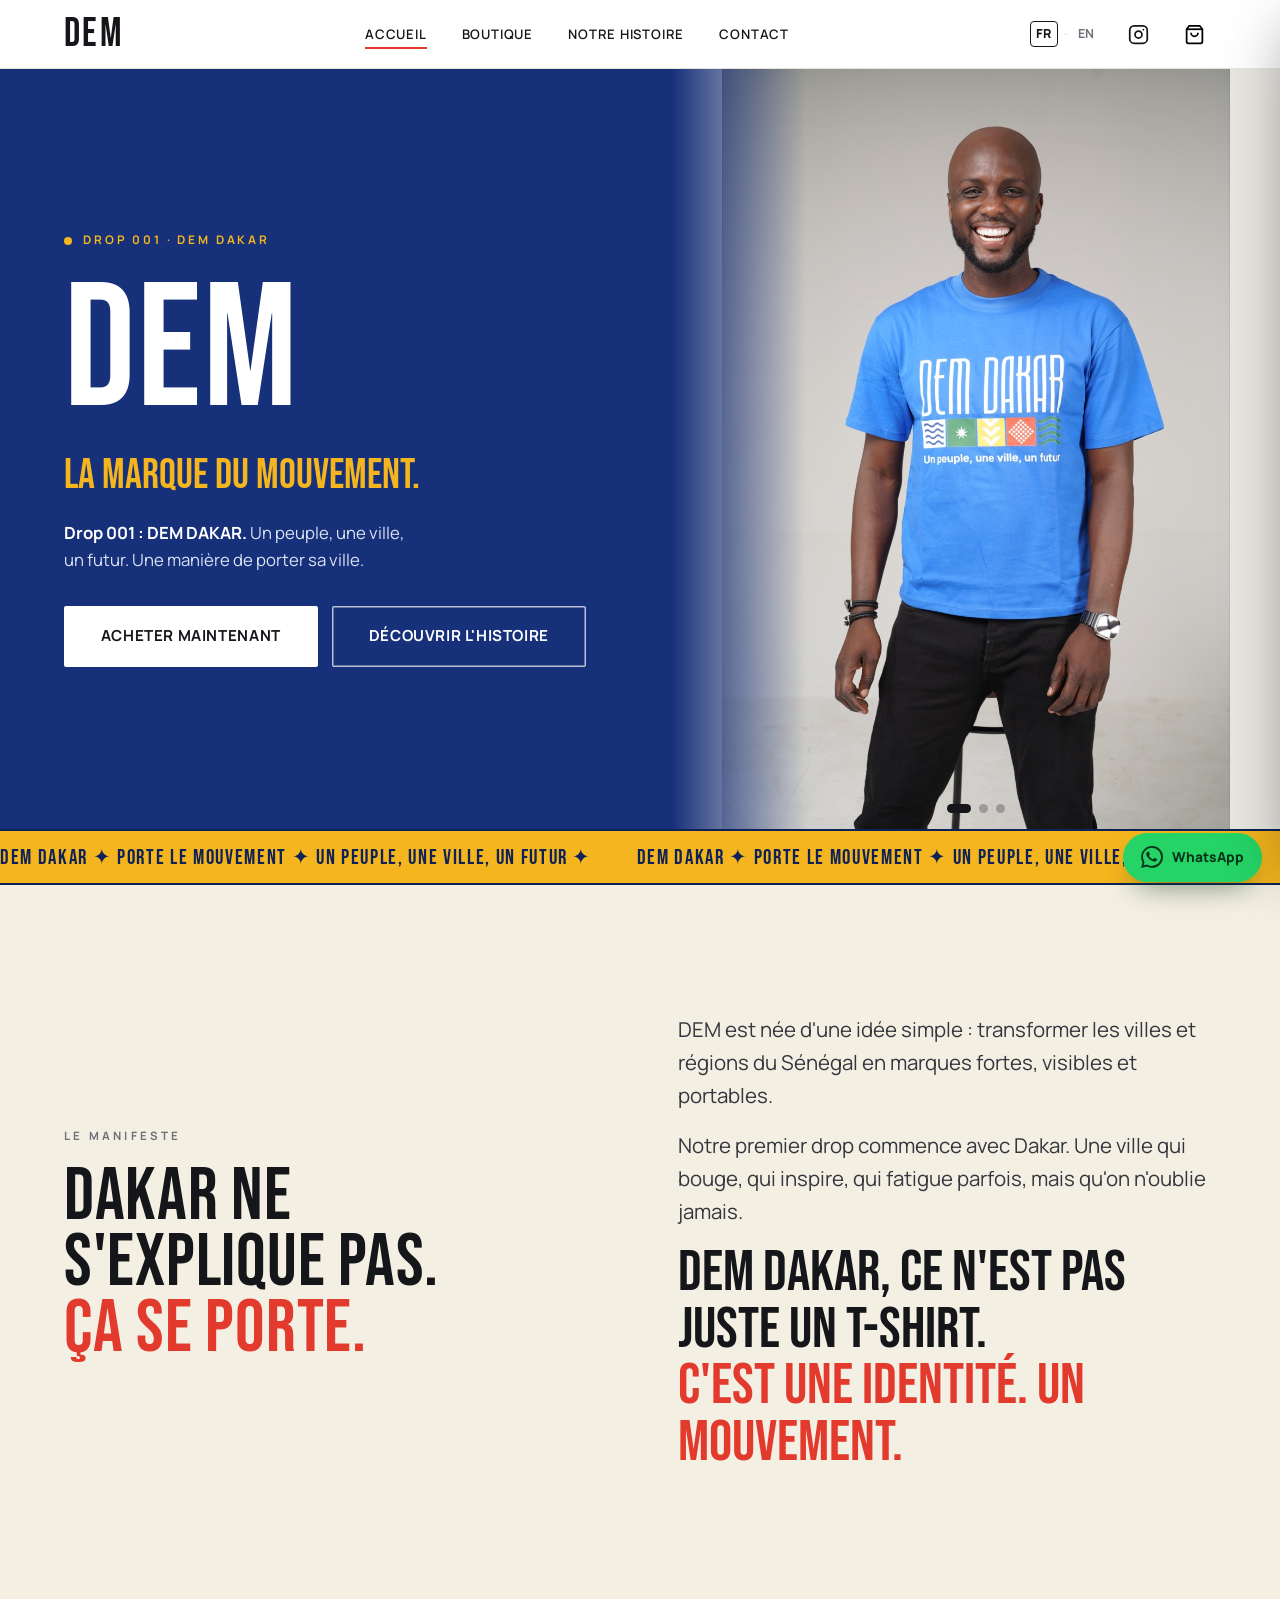
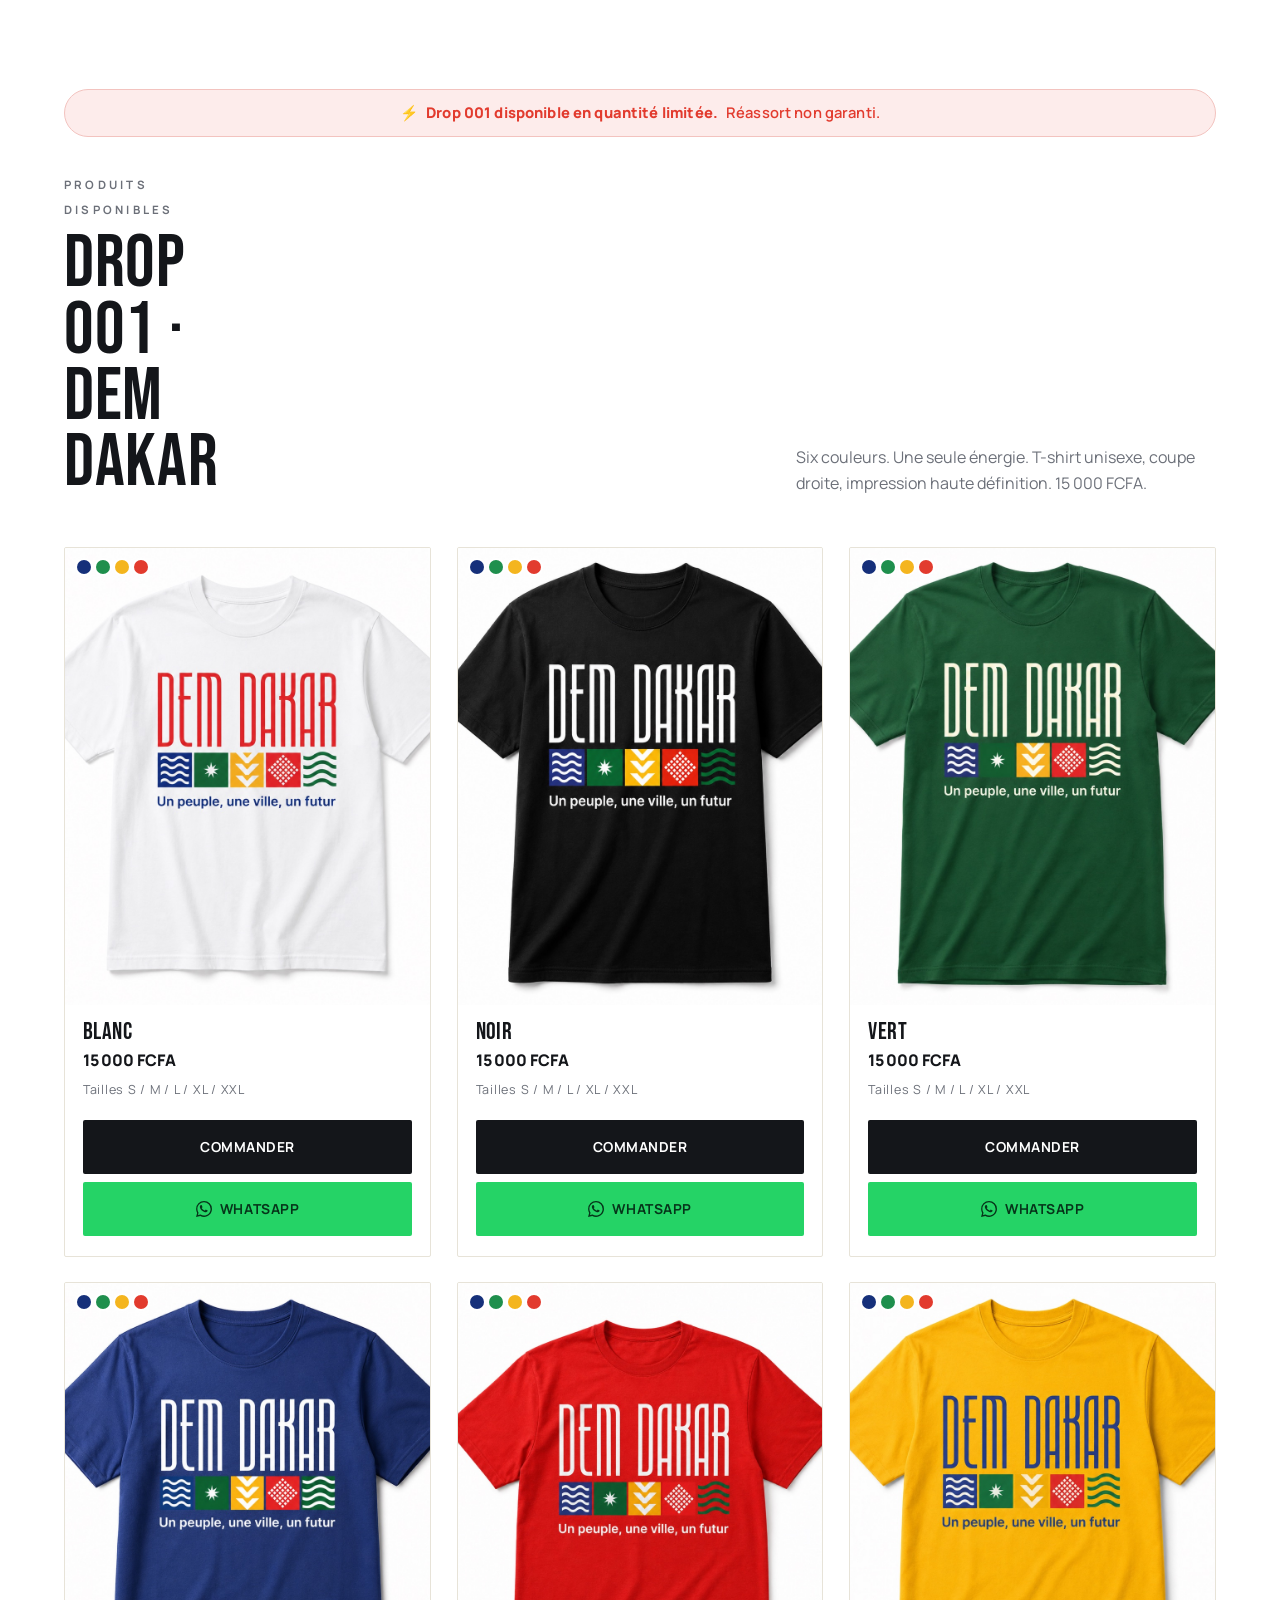
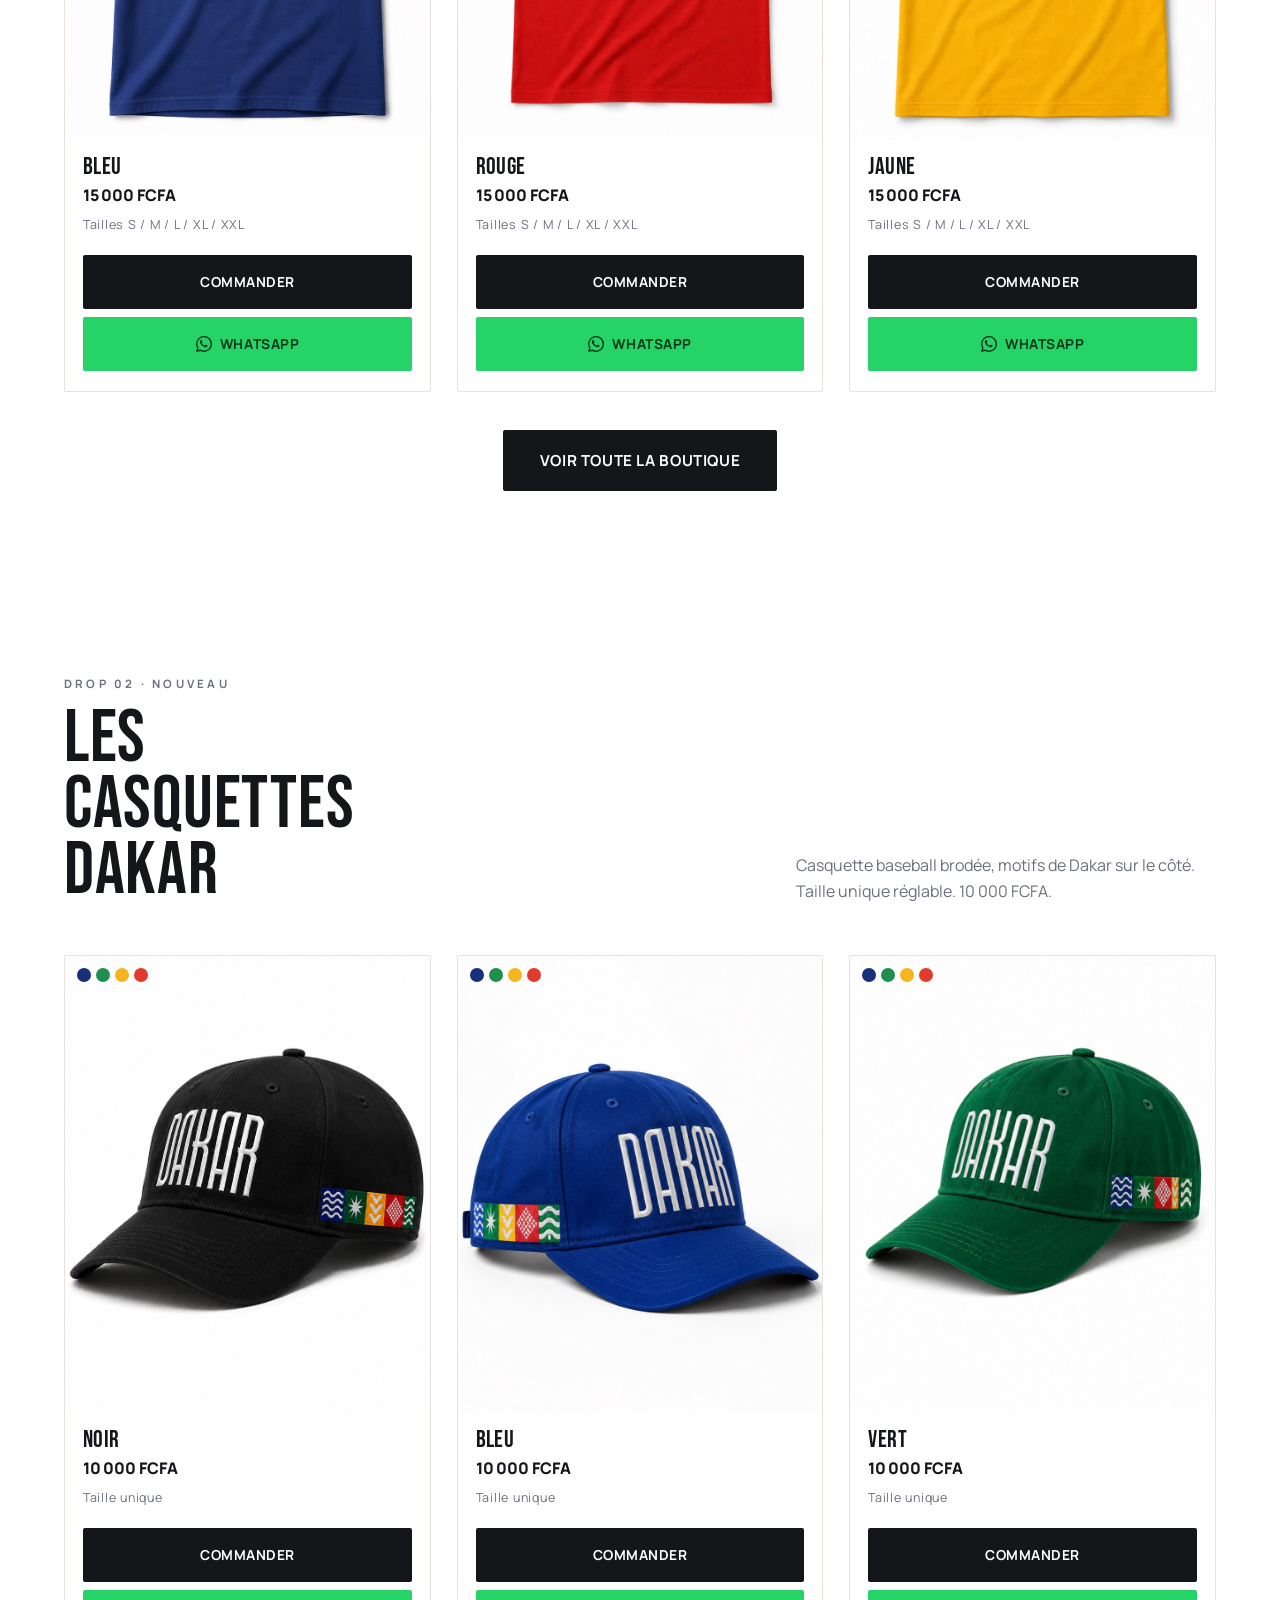
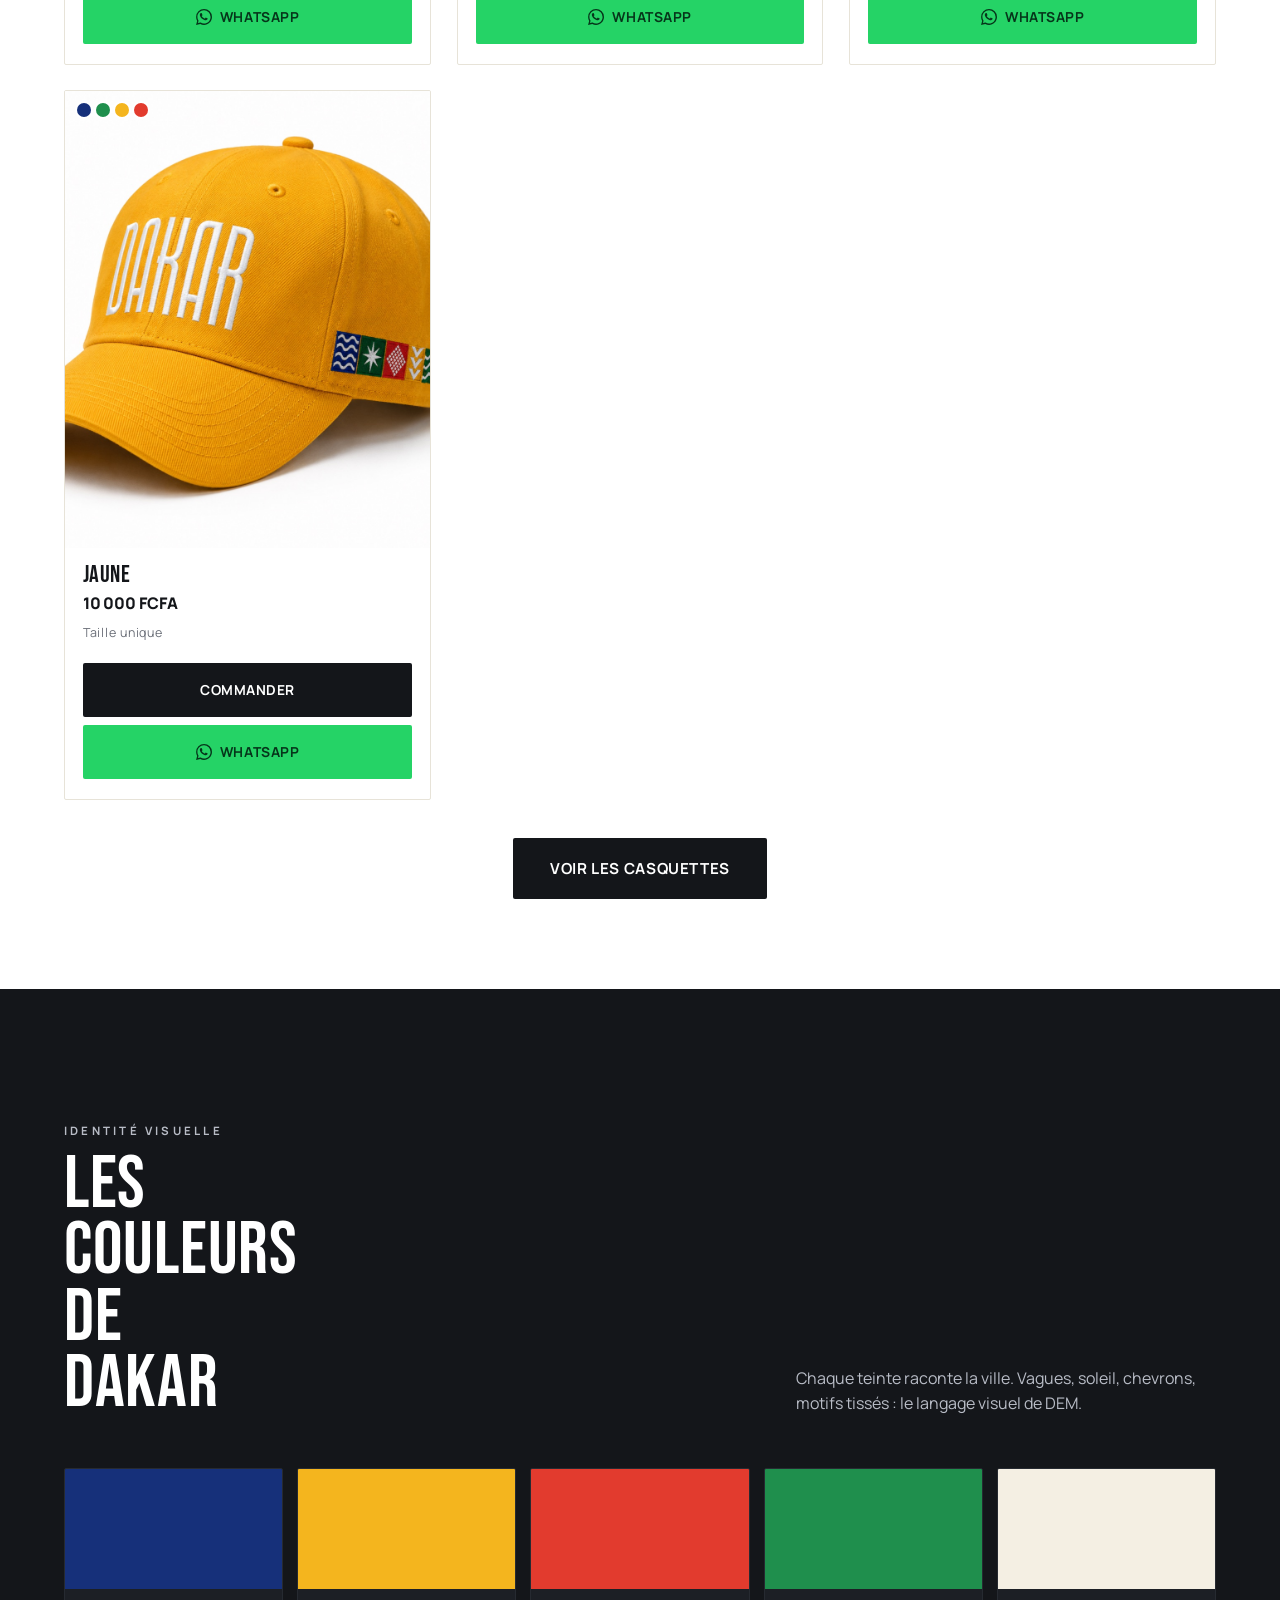
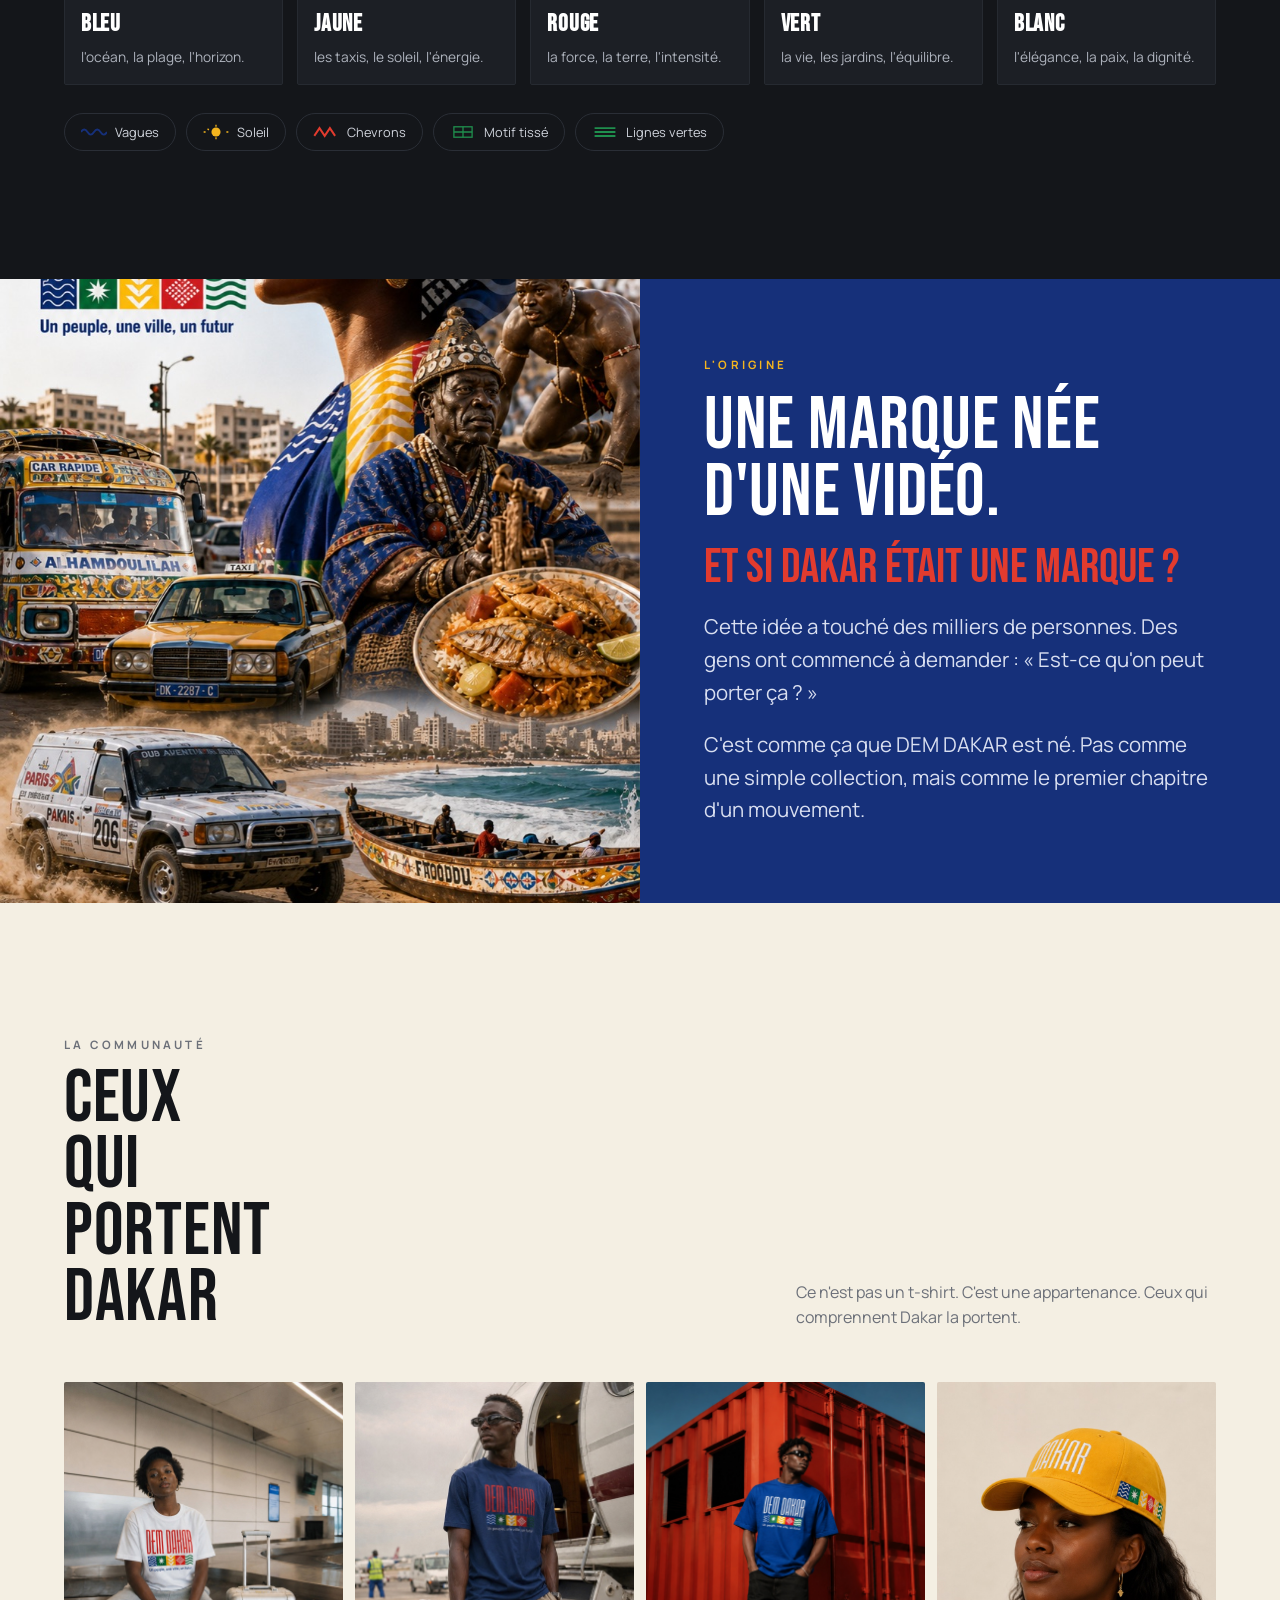
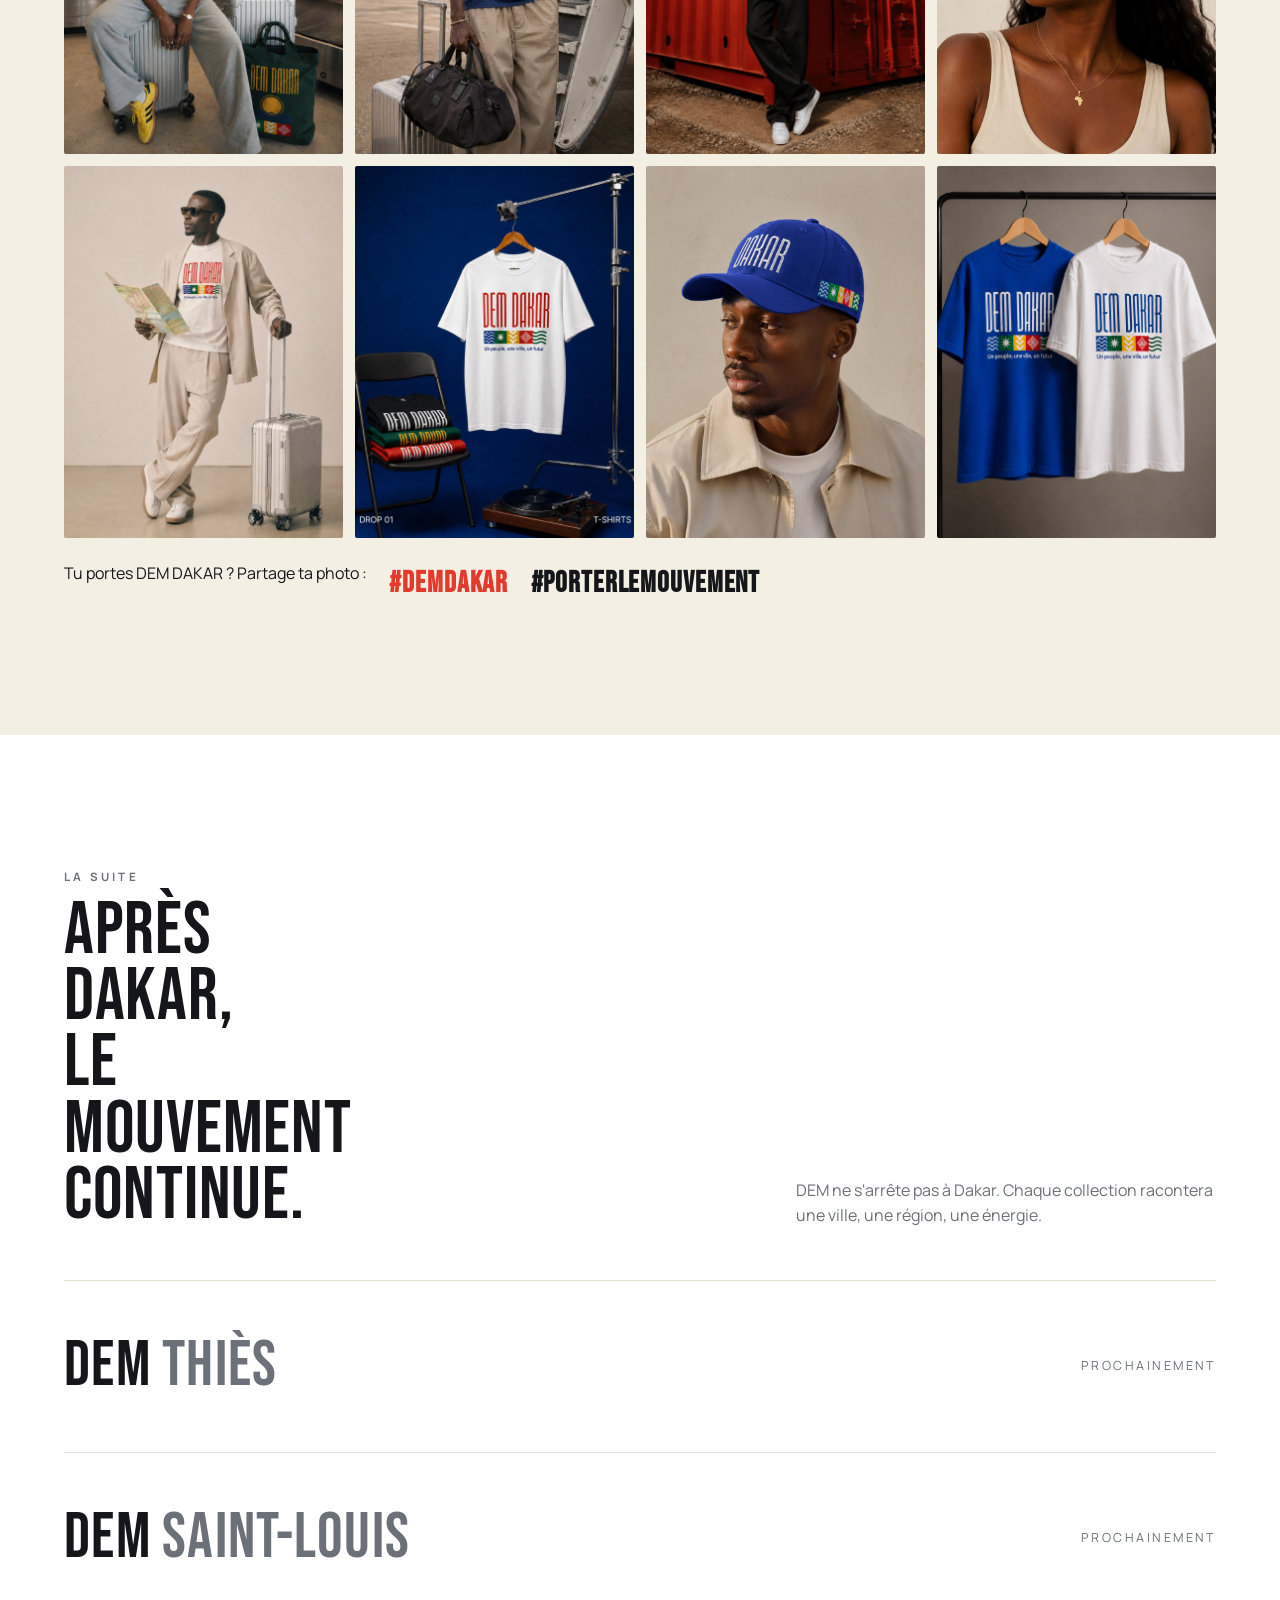
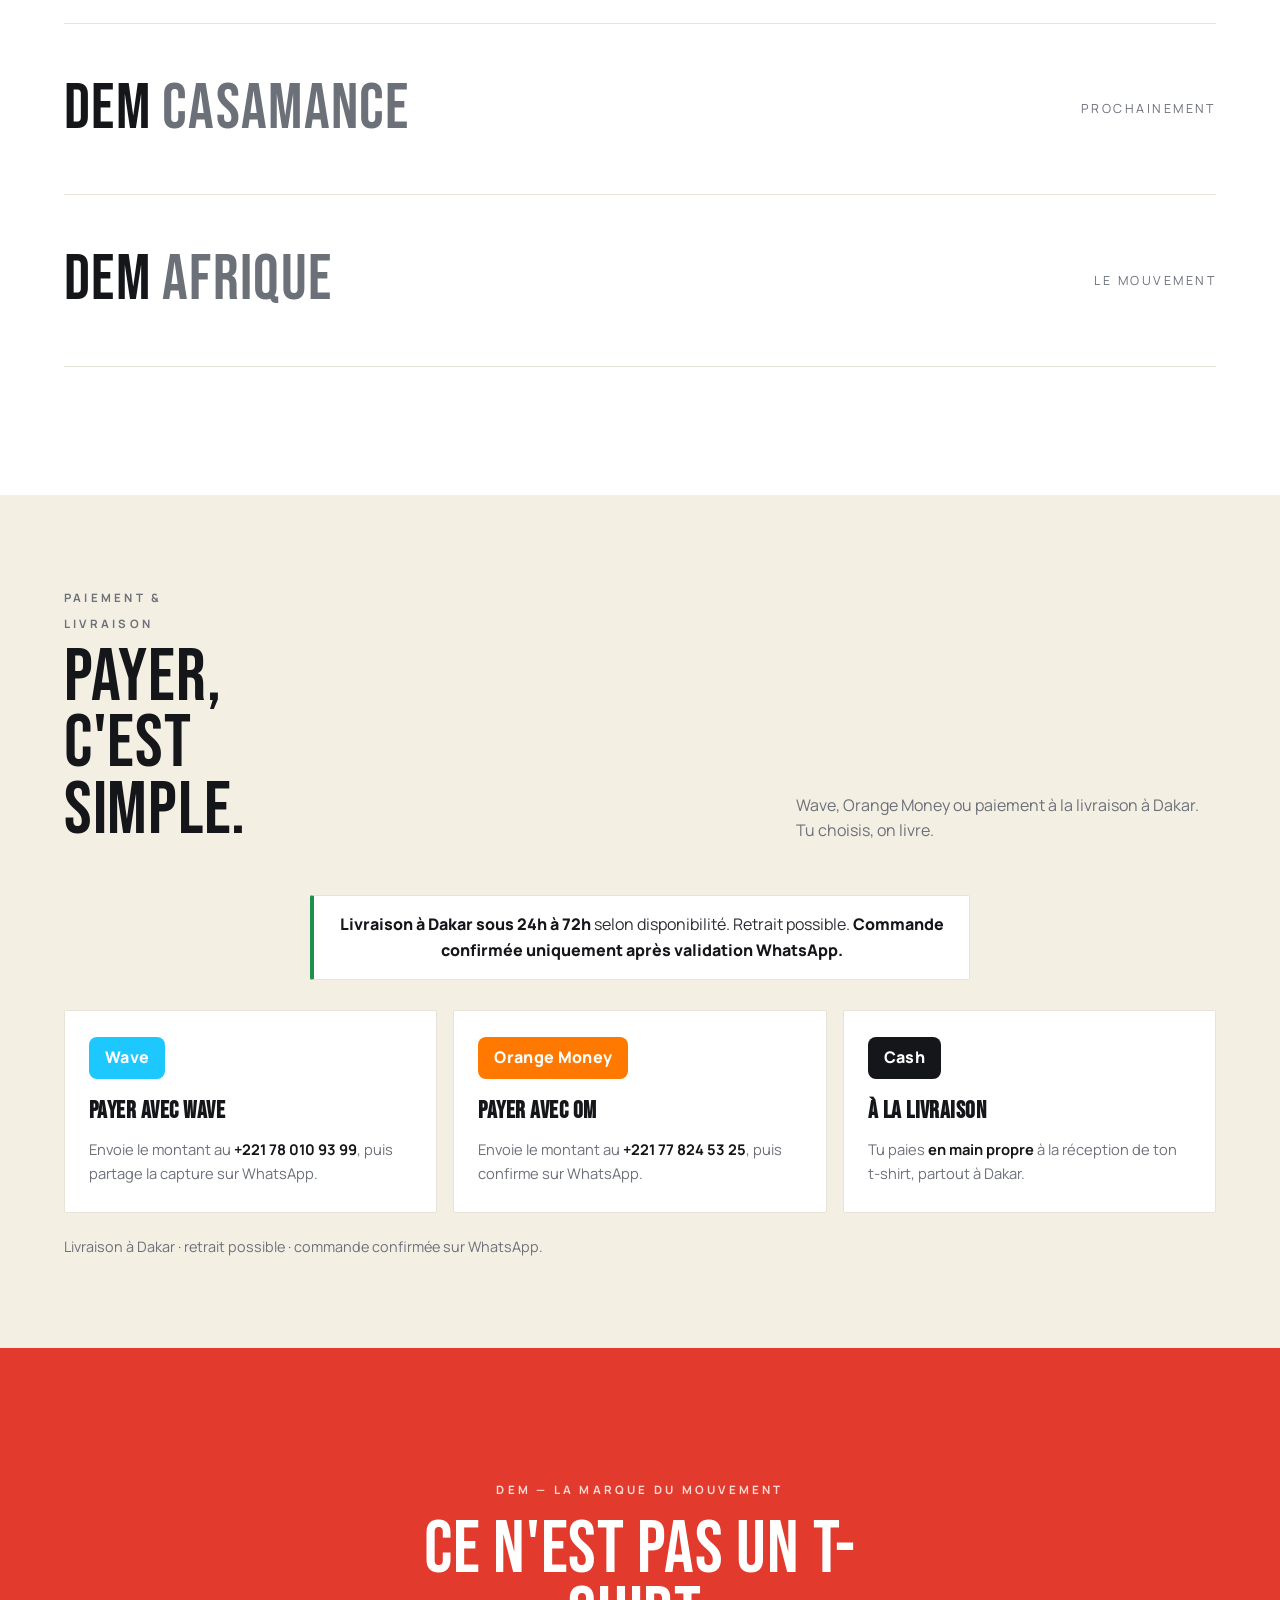
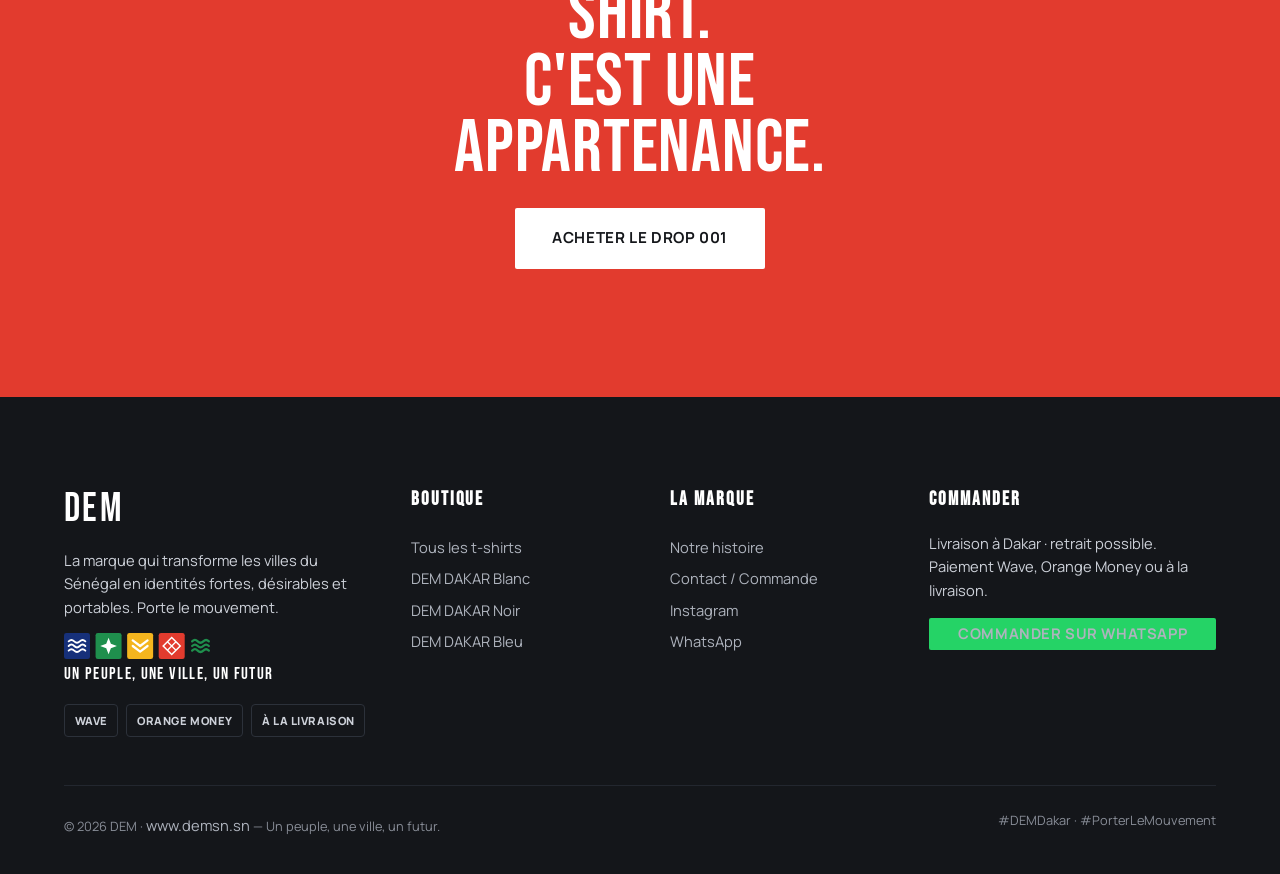
==== index.html @ 46beb291 "Photos verticales : cache-bust hero (v2) + grille communauté en portrait (3/4) Co-Authored-By: Claud" ====
<!DOCTYPE html>
<html lang="fr">
<head>
<meta charset="UTF-8">
<meta name="viewport" content="width=device-width, initial-scale=1">
<meta name="google-site-verification" content="v9NeFC_WLlWBevtPf4V9yKY7LDp27qsuk6rSTomujPk">
<title>DEM DAKAR — T-shirts, casquettes & tableaux streetwear à Dakar, Sénégal</title>
<meta name="description" content="DEM DAKAR — la marque streetwear sénégalaise du mouvement. T-shirts (15 000 FCFA), casquettes et tableaux inspirés de Dakar. Livraison à Dakar, paiement Wave / Orange Money. Un peuple, une ville, un futur.">
<meta name="keywords" content="DEM DAKAR, t-shirt Dakar, streetwear Sénégal, casquette Dakar, vêtement sénégalais, marque dakaroise, mode Dakar, t-shirt Sénégal, demsn">
<meta name="robots" content="index, follow, max-image-preview:large">
<meta name="author" content="DEM">
<meta name="theme-color" content="#16307a">
<link rel="canonical" href="https://www.demsn.sn/">
<!-- Open Graph / réseaux sociaux & WhatsApp -->
<meta property="og:type" content="website">
<meta property="og:site_name" content="DEM DAKAR">
<meta property="og:locale" content="fr_SN">
<meta property="og:title" content="DEM DAKAR — La marque du mouvement">
<meta property="og:description" content="T-shirts, casquettes & tableaux streetwear inspirés de Dakar. Livraison à Dakar · Wave / Orange Money. Un peuple, une ville, un futur.">
<meta property="og:url" content="https://www.demsn.sn/">
<meta property="og:image" content="https://www.demsn.sn/assets/lifestyle/hero-couple.jpg">
<meta name="twitter:card" content="summary_large_image">
<meta name="twitter:title" content="DEM DAKAR — La marque du mouvement">
<meta name="twitter:description" content="T-shirts, casquettes & tableaux streetwear inspirés de Dakar. Livraison à Dakar · Wave / Orange Money.">
<meta name="twitter:image" content="https://www.demsn.sn/assets/lifestyle/hero-couple.jpg">
<link rel="preconnect" href="https://fonts.googleapis.com">
<link rel="preconnect" href="https://fonts.gstatic.com" crossorigin>
<link href="https://fonts.googleapis.com/css2?family=Bebas+Neue&family=Manrope:wght@400;500;600;700;800&display=swap" rel="stylesheet">
<link rel="icon" href="data:image/svg+xml,<svg xmlns='http://www.w3.org/2000/svg' viewBox='0 0 100 100'><rect width='100' height='100' fill='%23e23b2e'/><text x='50' y='72' font-family='Arial Narrow,sans-serif' font-size='62' font-weight='bold' fill='white' text-anchor='middle'>D</text></svg>">
<link rel="stylesheet" href="css/styles.css">
<script type="application/ld+json">
{
  "@context": "https://schema.org",
  "@type": "ClothingStore",
  "@id": "https://www.demsn.sn/#store",
  "name": "DEM DAKAR",
  "alternateName": "DEM",
  "url": "https://www.demsn.sn/",
  "image": "https://www.demsn.sn/assets/lifestyle/hero-couple.jpg",
  "description": "Marque streetwear sénégalaise du mouvement : t-shirts, casquettes et tableaux inspirés de Dakar.",
  "slogan": "Un peuple, une ville, un futur.",
  "telephone": "+221780109399",
  "currenciesAccepted": "XOF",
  "paymentAccepted": "Wave, Orange Money, Cash à la livraison",
  "priceRange": "10 000 – 45 000 FCFA",
  "areaServed": "Dakar, Sénégal",
  "address": { "@type": "PostalAddress", "addressLocality": "Dakar", "addressCountry": "SN" },
  "sameAs": ["https://www.instagram.com/__demsn__/"]
}
</script>
<script type="application/ld+json">
{
  "@context": "https://schema.org",
  "@type": "WebSite",
  "name": "DEM DAKAR",
  "url": "https://www.demsn.sn/"
}
</script>
</head>
<body>

<!-- ============ HEADER ============ -->
<header class="site-header">
  <div class="wrap nav">
    <a class="brand" href="index.html">
      <span class="brand__mark">DEM</span>
      <span class="brand__sub">Dakar</span>
    </a>
    <nav class="nav__links" id="navLinks">
      <a href="index.html">Accueil</a>
      <a href="boutique.html">Boutique</a>
      <a href="histoire.html">Notre histoire</a>
      <a href="contact.html">Contact</a>
    </nav>
    <div class="nav__actions">
      <a class="icon-btn" data-ig target="_blank" rel="noopener" aria-label="Instagram">
        <svg viewBox="0 0 24 24" fill="none" stroke="currentColor" stroke-width="2"><rect x="2" y="2" width="20" height="20" rx="5"/><circle cx="12" cy="12" r="4"/><circle cx="17.5" cy="6.5" r="1" fill="currentColor" stroke="none"/></svg>
      </a>
      <button class="icon-btn" data-open-cart aria-label="Panier">
        <svg viewBox="0 0 24 24" fill="none" stroke="currentColor" stroke-width="2"><path d="M6 2L3 6v14a2 2 0 0 0 2 2h14a2 2 0 0 0 2-2V6l-3-4z"/><path d="M3 6h18"/><path d="M16 10a4 4 0 0 1-8 0"/></svg>
        <span class="cart-count" data-count="0">0</span>
      </button>
      <button class="burger" id="burger" aria-label="Menu"><span></span><span></span><span></span></button>
    </div>
  </div>
</header>

<!-- ============ HERO ============ -->
<section class="hero">
  <div class="hero__grid">
    <div class="hero__content">
      <span class="hero__kicker"><span class="dot"></span> Drop 001 · DEM DAKAR</span>
      <h1>DEM</h1>
      <p class="hero__tag">La marque du mouvement.</p>
      <p class="hero__sub"><b>Drop 001 : DEM DAKAR.</b> Un peuple, une ville, un futur. Une manière de porter sa ville.</p>
      <div class="hero__cta">
        <a href="boutique.html" class="btn btn--light btn--lg">Acheter maintenant</a>
        <a href="histoire.html" class="btn btn--ghost btn--lg" style="box-shadow:inset 0 0 0 1.5px rgba(255,255,255,.7);color:#fff">Découvrir l'histoire</a>
      </div>
    </div>
    <div class="hero__media">
      <div class="hero-slides">
        <img class="hero-slide is-active" src="assets/lifestyle/hero-1.jpg?v=2" alt="Modèle portant le t-shirt DEM DAKAR bleu">
        <img class="hero-slide" src="assets/lifestyle/hero-2.jpg?v=2" alt="Modèle portant le t-shirt DEM DAKAR blanc">
        <img class="hero-slide" src="assets/lifestyle/hero-3.jpg?v=2" alt="Modèle assis portant le t-shirt DEM DAKAR bleu">
      </div>
      <div class="hero-dots" id="heroDots"></div>
    </div>
  </div>
</section>

<div class="marquee" aria-hidden="true">
  <div class="marquee__track">
    <span>DEM&nbsp;DAKAR&nbsp;✦&nbsp;PORTE&nbsp;LE&nbsp;MOUVEMENT&nbsp;✦&nbsp;UN&nbsp;PEUPLE,&nbsp;UNE&nbsp;VILLE,&nbsp;UN&nbsp;FUTUR&nbsp;✦&nbsp;</span>
    <span>DEM&nbsp;DAKAR&nbsp;✦&nbsp;PORTE&nbsp;LE&nbsp;MOUVEMENT&nbsp;✦&nbsp;UN&nbsp;PEUPLE,&nbsp;UNE&nbsp;VILLE,&nbsp;UN&nbsp;FUTUR&nbsp;✦&nbsp;</span>
  </div>
</div>

<!-- ============ MANIFESTE ============ -->
<section class="section manifeste">
  <div class="wrap manifeste__inner">
    <div>
      <span class="eyebrow">Le manifeste</span>
      <h2 style="margin-top:1rem">Dakar ne s'explique pas.<br><span style="color:var(--red)">Ça se porte.</span></h2>
    </div>
    <div class="stack">
      <p class="lead">DEM est née d'une idée simple : transformer les villes et régions du Sénégal en marques fortes, visibles et portables.</p>
      <p class="lead">Notre premier drop commence avec Dakar. Une ville qui bouge, qui inspire, qui fatigue parfois, mais qu'on n'oublie jamais.</p>
      <p class="bigquote">DEM DAKAR, ce n'est pas juste un t-shirt.<br><em>C'est une identité. Un mouvement.</em></p>
    </div>
  </div>
</section>

<!-- ============ BOUTIQUE ============ -->
<section class="section section--tight" id="boutique">
  <div class="wrap">
    <p class="stock-urgency">⚡ <strong>Drop 001 disponible en quantité limitée.</strong> Réassort non garanti.</p>
    <div class="sec-head">
      <div class="sec-head__t">
        <span class="eyebrow">Produits disponibles</span>
        <h2 style="margin-top:.6rem">Drop 001 · DEM DAKAR</h2>
      </div>
      <p>Six couleurs. Une seule énergie. T-shirt unisexe, coupe droite, impression haute définition. 15 000 FCFA.</p>
    </div>
    <div class="grid-products" id="homeGrid"></div>
    <div class="center" style="margin-top:2.4rem">
      <a href="boutique.html" class="btn btn--solid btn--lg">Voir toute la boutique</a>
    </div>
  </div>
</section>

<!-- ============ CASQUETTES (DROP 02) ============ -->
<section class="section section--tight" id="casquettes">
  <div class="wrap">
    <div class="sec-head">
      <div class="sec-head__t">
        <span class="eyebrow">Drop 02 · Nouveau</span>
        <h2 style="margin-top:.6rem">Les casquettes DAKAR</h2>
      </div>
      <p>Casquette baseball brodée, motifs de Dakar sur le côté. Taille unique réglable. 10 000 FCFA.</p>
    </div>
    <div class="grid-products" id="homeCapsGrid"></div>
    <div class="center" style="margin-top:2.4rem">
      <a href="boutique.html#casquettes" class="btn btn--solid btn--lg">Voir les casquettes</a>
    </div>
  </div>
</section>

<!-- ============ COULEURS DE DAKAR ============ -->
<section class="section colors">
  <div class="wrap">
    <div class="sec-head">
      <div class="sec-head__t">
        <span class="eyebrow">Identité visuelle</span>
        <h2 style="color:#fff;margin-top:.6rem">Les couleurs de Dakar</h2>
      </div>
      <p>Chaque teinte raconte la ville. Vagues, soleil, chevrons, motifs tissés : le langage visuel de DEM.</p>
    </div>
    <div class="color-grid">
      <div class="color-card"><div class="color-card__swatch" style="background:#16307a"></div><div class="color-card__b"><h4>Bleu</h4><p>l'océan, la plage, l'horizon.</p></div></div>
      <div class="color-card"><div class="color-card__swatch" style="background:#f4b51e"></div><div class="color-card__b"><h4>Jaune</h4><p>les taxis, le soleil, l'énergie.</p></div></div>
      <div class="color-card"><div class="color-card__swatch" style="background:#e23b2e"></div><div class="color-card__b"><h4>Rouge</h4><p>la force, la terre, l'intensité.</p></div></div>
      <div class="color-card"><div class="color-card__swatch" style="background:#1f8f4d"></div><div class="color-card__b"><h4>Vert</h4><p>la vie, les jardins, l'équilibre.</p></div></div>
      <div class="color-card"><div class="color-card__swatch" style="background:#f4efe3"></div><div class="color-card__b"><h4 style="color:#fff">Blanc</h4><p>l'élégance, la paix, la dignité.</p></div></div>
    </div>
    <div class="motifs">
      <span class="motif"><svg viewBox="0 0 40 24"><path d="M0 12 Q5 4 10 12 T20 12 T30 12 T40 12" fill="none" stroke="#16307a" stroke-width="3"/></svg> Vagues</span>
      <span class="motif"><svg viewBox="0 0 40 24"><circle cx="20" cy="12" r="7" fill="#f4b51e"/><g stroke="#f4b51e" stroke-width="2"><path d="M20 1v3M20 20v3M1 12h3M36 12h3M7 7l2 2M31 31"/></g></svg> Soleil</span>
      <span class="motif"><svg viewBox="0 0 40 24"><path d="M2 18 L10 6 L18 18 L26 6 L34 18" fill="none" stroke="#e23b2e" stroke-width="3"/></svg> Chevrons</span>
      <span class="motif"><svg viewBox="0 0 40 24"><rect x="6" y="4" width="28" height="16" fill="none" stroke="#1f8f4d" stroke-width="2"/><path d="M6 12h28M20 4v16" stroke="#1f8f4d" stroke-width="2"/></svg> Motif tissé</span>
      <span class="motif"><svg viewBox="0 0 40 24"><path d="M4 6h32M4 12h32M4 18h32" stroke="#1f8f4d" stroke-width="3"/></svg> Lignes vertes</span>
    </div>
  </div>
</section>

<!-- ============ STORYTELLING ============ -->
<section class="split split--blue">
  <div class="split__media"><img src="assets/lifestyle/collage.jpg" alt="Dakar — taxis, lutte, mer, culture"></div>
  <div class="split__body">
    <span class="eyebrow" style="color:var(--yellow)">L'origine</span>
    <h2 style="color:#fff">Une marque née d'une vidéo.</h2>
    <p class="askquote">Et si Dakar était une marque ?</p>
    <p class="lead">Cette idée a touché des milliers de personnes. Des gens ont commencé à demander : « Est-ce qu'on peut porter ça ? »</p>
    <p class="lead">C'est comme ça que DEM DAKAR est né. Pas comme une simple collection, mais comme le premier chapitre d'un mouvement.</p>
  </div>
</section>

<!-- ============ COMMUNAUTÉ ============ -->
<section class="section community">
  <div class="wrap">
    <div class="sec-head">
      <div class="sec-head__t">
        <span class="eyebrow">La communauté</span>
        <h2 style="margin-top:.6rem">Ceux qui portent Dakar</h2>
      </div>
      <p>Ce n'est pas un t-shirt. C'est une appartenance. Ceux qui comprennent Dakar la portent.</p>
    </div>
    <div class="comm-grid">
      <figure><img src="assets/lifestyle/travel-airport.jpg" alt="DEM DAKAR — aéroport, le mouvement" loading="lazy"></figure>
      <figure><img src="assets/lifestyle/travel-jet.jpg" alt="DEM DAKAR — départ" loading="lazy"></figure>
      <figure><img src="assets/lifestyle/street-container.jpg" alt="DEM DAKAR — streetwear" loading="lazy"></figure>
      <figure><img src="assets/caps/cap-jaune-worn.jpg" alt="DEM DAKAR — casquette" loading="lazy"></figure>
      <figure><img src="assets/lifestyle/travel-suit.jpg" alt="DEM DAKAR — voyage premium" loading="lazy"></figure>
      <figure><img src="assets/lifestyle/studio-rack.jpg" alt="DEM DAKAR — la collection" loading="lazy"></figure>
      <figure><img src="assets/caps/cap-bleu-worn.jpg" alt="DEM DAKAR — casquette" loading="lazy"></figure>
      <figure><img src="assets/lifestyle/rack-duo.jpg" alt="DEM DAKAR — t-shirts" loading="lazy"></figure>
    </div>
    <div class="hashtags">
      <span>Tu portes DEM DAKAR ? Partage ta photo :</span>
      <b>#DEMDakar</b><b>#PorterLeMouvement</b>
    </div>
  </div>
</section>

<!-- ============ FUTURE COLLECTIONS ============ -->
<section class="section future">
  <div class="wrap">
    <div class="sec-head">
      <div class="sec-head__t">
        <span class="eyebrow">La suite</span>
        <h2 style="margin-top:.6rem">Après Dakar,<br>le mouvement continue.</h2>
      </div>
      <p>DEM ne s'arrête pas à Dakar. Chaque collection racontera une ville, une région, une énergie.</p>
    </div>
    <div class="drop-list">
      <div class="drop"><div class="drop__name">DEM <span>Thiès</span></div><div class="drop__meta">Prochainement</div></div>
      <div class="drop"><div class="drop__name">DEM <span>Saint-Louis</span></div><div class="drop__meta">Prochainement</div></div>
      <div class="drop"><div class="drop__name">DEM <span>Casamance</span></div><div class="drop__meta">Prochainement</div></div>
      <div class="drop"><div class="drop__name">DEM <span>Afrique</span></div><div class="drop__meta">Le mouvement</div></div>
    </div>
  </div>
</section>

<!-- ============ MOYENS DE PAIEMENT ============ -->
<section class="section section--tight paymethods">
  <div class="wrap">
    <div class="sec-head">
      <div class="sec-head__t">
        <span class="eyebrow">Paiement &amp; livraison</span>
        <h2 style="margin-top:.6rem">Payer, c'est simple.</h2>
      </div>
      <p>Wave, Orange Money ou paiement à la livraison à Dakar. Tu choisis, on livre.</p>
    </div>
    <p class="reassurance"><strong>Livraison à Dakar sous 24h à 72h</strong> selon disponibilité. Retrait possible. <strong>Commande confirmée uniquement après validation WhatsApp.</strong></p>
    <div class="pm-grid">
      <div class="pm-card">
        <span class="pm-card__badge pm-card__badge--wave">Wave</span>
        <h4>Payer avec Wave</h4>
        <p>Envoie le montant au <b data-pay-wave>+221 78 010 93 99</b>, puis partage la capture sur WhatsApp.</p>
      </div>
      <div class="pm-card">
        <span class="pm-card__badge pm-card__badge--om">Orange Money</span>
        <h4>Payer avec OM</h4>
        <p>Envoie le montant au <b data-pay-om>+221 77 824 53 25</b>, puis confirme sur WhatsApp.</p>
      </div>
      <div class="pm-card">
        <span class="pm-card__badge pm-card__badge--cod">Cash</span>
        <h4>À la livraison</h4>
        <p>Tu paies <b>en main propre</b> à la réception de ton t-shirt, partout à Dakar.</p>
      </div>
    </div>
    <p class="pm-note">Livraison à Dakar · retrait possible · commande confirmée sur WhatsApp.</p>
  </div>
</section>

<!-- ============ CTA BAND ============ -->
<section class="section cta-band">
  <div class="wrap">
    <span class="eyebrow" style="color:#ffd9d4">DEM — La marque du mouvement</span>
    <h2 style="margin-top:1rem;max-width:16ch;margin-inline:auto">Ce n'est pas un t-shirt.<br>C'est une appartenance.</h2>
    <a href="boutique.html" class="btn btn--light btn--lg">Acheter le Drop 001</a>
  </div>
</section>

<!-- ============ FOOTER ============ -->
<footer class="site-footer">
  <div class="wrap">
    <div class="footer-grid">
      <div class="footer-brand">
        <a class="brand" href="index.html"><span class="brand__mark">DEM</span><span class="brand__sub">Dakar</span></a>
        <p>La marque qui transforme les villes du Sénégal en identités fortes, désirables et portables. Porte le mouvement.</p>
        <div class="pay-row"><span class="pay">WAVE</span><span class="pay">ORANGE MONEY</span><span class="pay">À LA LIVRAISON</span></div>
      </div>
      <div>
        <h4>Boutique</h4>
        <a href="boutique.html">Tous les t-shirts</a><br>
        <a href="produit.html?id=blanc">DEM DAKAR Blanc</a><br>
        <a href="produit.html?id=noir">DEM DAKAR Noir</a><br>
        <a href="produit.html?id=bleu">DEM DAKAR Bleu</a>
      </div>
      <div>
        <h4>La marque</h4>
        <a href="histoire.html">Notre histoire</a><br>
        <a href="contact.html">Contact / Commande</a><br>
        <a data-ig target="_blank" rel="noopener">Instagram</a><br>
        <a data-wa target="_blank" rel="noopener">WhatsApp</a>
      </div>
      <div>
        <h4>Commander</h4>
        <p style="font-size:.92rem">Livraison à Dakar · retrait possible.<br>Paiement Wave, Orange Money ou à la livraison.</p>
        <a class="btn btn--wa" data-wa target="_blank" rel="noopener" style="margin-top:1rem">Commander sur WhatsApp</a>
      </div>
    </div>
    <div class="foot-bottom">
      <span>© <span data-year></span> DEM · <a href="https://www.demsn.sn" style="color:#aeb3bd">www.demsn.sn</a> — Un peuple, une ville, un futur.</span>
      <span>#DEMDakar · #PorterLeMouvement</span>
    </div>
  </div>
</footer>

<!-- ============ FLOATING WHATSAPP ============ -->
<a class="wa-float" data-wa="Bonjour, je veux commander un t-shirt DEM DAKAR." target="_blank" rel="noopener">
  <svg viewBox="0 0 24 24" fill="currentColor"><path d="M.06 24l1.68-6.13A11.86 11.86 0 0 1 .16 11.9 11.94 11.94 0 0 1 12.07 0a11.86 11.86 0 0 1 8.44 3.5 11.82 11.82 0 0 1 3.49 8.42c0 6.56-5.35 11.9-11.93 11.9a12 12 0 0 1-5.7-1.45L.06 24zM6.6 20.13l.36.21a9.86 9.86 0 0 0 5.02 1.38h.01c5.45 0 9.9-4.43 9.9-9.88a9.82 9.82 0 0 0-2.9-6.99 9.8 9.8 0 0 0-6.99-2.9c-5.46 0-9.9 4.44-9.9 9.89a9.83 9.83 0 0 0 1.51 5.26l.24.38-1 3.63 3.75-.98zM17.5 14.3c-.07-.12-.26-.2-.55-.34s-1.74-.86-2-.96-.46-.14-.65.14-.74.95-.9 1.14-.34.21-.62.07a8.06 8.06 0 0 1-2.37-1.46 8.9 8.9 0 0 1-1.64-2.04c-.17-.3 0-.45.13-.6.13-.13.29-.34.43-.5.15-.17.2-.29.29-.48a.54.54 0 0 0-.02-.51c-.07-.14-.65-1.57-.9-2.15-.23-.56-.47-.48-.65-.49h-.55a1.07 1.07 0 0 0-.77.36 3.23 3.23 0 0 0-1 2.4 5.6 5.6 0 0 0 1.17 2.98c.14.19 2.02 3.08 4.9 4.32a16.5 16.5 0 0 0 1.63.6 3.93 3.93 0 0 0 1.81.12c.55-.09 1.74-.71 1.98-1.4.25-.68.25-1.27.18-1.39z"/></svg>
  <span>WhatsApp</span>
</a>

<!-- ============ CART DRAWER ============ -->
<div class="overlay" id="overlay"></div>
<aside class="drawer" id="cartDrawer" aria-label="Panier">
  <div class="drawer__head">
    <h3>Ton panier</h3>
    <button class="icon-btn" id="cartClose" aria-label="Fermer">
      <svg viewBox="0 0 24 24" fill="none" stroke="currentColor" stroke-width="2"><path d="M6 6l12 12M18 6L6 18"/></svg>
    </button>
  </div>
  <div class="drawer__body" id="cartBody"></div>
  <div class="drawer__foot" id="cartFoot">
    <div class="drawer__total"><span>Total</span><span id="cartTotal">0 FCFA</span></div>
    <button class="btn btn--wa btn--block btn--lg" id="cartCheckout">
      <svg viewBox="0 0 24 24" fill="currentColor" width="18" height="18"><path d="M.06 24l1.68-6.13A11.86 11.86 0 0 1 .16 11.9 11.94 11.94 0 0 1 12.07 0a11.86 11.86 0 0 1 8.44 3.5 11.82 11.82 0 0 1 3.49 8.42c0 6.56-5.35 11.9-11.93 11.9a12 12 0 0 1-5.7-1.45L.06 24z"/></svg>
      Commander sur WhatsApp
    </button>
    <p class="drawer__note">Paiement Wave · Orange Money · à la livraison à Dakar</p>
  </div>
</aside>

<script src="js/main.js"></script>
</body>
</html>
---- css/styles.css ----
/* =========================================================
   DEM — La marque du mouvement
   Design system : premium / streetwear / africain moderne
   ========================================================= */

:root{
  /* Couleurs de Dakar */
  --blue:   #16307a;   /* océan, profondeur */
  --blue-d: #0e2257;
  --red:    #e23b2e;   /* force, terre */
  --green:  #1f8f4d;   /* vie, équilibre */
  --yellow: #f4b51e;   /* taxis, soleil */
  --black:  #121212;
  --white:  #ffffff;
  --cream:  #f4efe3;   /* fond doux, élégant */
  --ink:    #14161a;   /* texte principal */
  --muted:  #6c7079;   /* texte secondaire */
  --line:   #e7e3d8;   /* filets / bordures */
  --wa:     #25d366;   /* whatsapp */

  --maxw: 1280px;
  --gutter: clamp(20px, 5vw, 64px);
  --radius: 2px;

  --font-display: "Bebas Neue", "Arial Narrow", sans-serif;
  --font-body: "Manrope", -apple-system, BlinkMacSystemFont, "Segoe UI", sans-serif;

  --ease: cubic-bezier(.22,.61,.36,1);
}

/* ---------- Reset ---------- */
*,*::before,*::after{box-sizing:border-box;margin:0;padding:0}
html{scroll-behavior:smooth;-webkit-text-size-adjust:100%}
body{
  font-family:var(--font-body);
  color:var(--ink);
  background:var(--white);
  line-height:1.6;
  font-size:16px;
  -webkit-font-smoothing:antialiased;
  overflow-x:hidden;
}
img{display:block;max-width:100%;height:auto}
a{color:inherit;text-decoration:none}
ul{list-style:none}
button{font-family:inherit;cursor:pointer;border:none;background:none}

/* ---------- Typo ---------- */
.display{
  font-family:var(--font-display);
  font-weight:400;
  line-height:.86;
  letter-spacing:.01em;
  text-transform:uppercase;
}
h1,h2,h3{font-family:var(--font-display);font-weight:400;line-height:.9;text-transform:uppercase;letter-spacing:.01em}
h1{font-size:clamp(3.4rem,12vw,9rem)}
h2{font-size:clamp(2.4rem,6vw,4.6rem)}
h3{font-size:clamp(1.6rem,3.4vw,2.4rem)}
.eyebrow{
  font-family:var(--font-body);
  font-weight:700;
  font-size:.72rem;
  letter-spacing:.28em;
  text-transform:uppercase;
  color:var(--muted);
}
.lead{font-size:clamp(1.05rem,1.6vw,1.3rem);color:#33363d;max-width:60ch}

/* ---------- Layout ---------- */
.wrap{max-width:var(--maxw);margin-inline:auto;padding-inline:var(--gutter)}
.section{padding-block:clamp(72px,10vw,140px)}
.section--tight{padding-block:clamp(48px,7vw,90px)}
.center{text-align:center}
.stack>*+*{margin-top:1.1rem}

/* ---------- Buttons ---------- */
.btn{
  display:inline-flex;align-items:center;gap:.6em;
  font-weight:700;font-size:.86rem;letter-spacing:.04em;
  padding:1rem 1.8rem;border-radius:var(--radius);
  transition:transform .25s var(--ease), background .25s, color .25s, box-shadow .25s;
  text-transform:uppercase;white-space:nowrap;
}
.btn:active{transform:translateY(1px)}
.btn--solid{background:var(--ink);color:#fff}
.btn--solid:hover{background:var(--blue)}
.btn--ghost{background:transparent;color:var(--ink);box-shadow:inset 0 0 0 1.5px var(--ink)}
.btn--ghost:hover{background:var(--ink);color:#fff}
.btn--light{background:#fff;color:var(--ink)}
.btn--light:hover{background:var(--yellow)}
.btn--wa{background:var(--wa);color:#06351a}
.btn--wa:hover{background:#1fb857;color:#fff}
.btn--block{display:flex;width:100%;justify-content:center}
.btn--lg{padding:1.15rem 2.3rem;font-size:.95rem}

/* ---------- Header ---------- */
.site-header{
  position:sticky;top:0;z-index:60;
  background:rgba(255,255,255,.86);
  backdrop-filter:saturate(160%) blur(12px);
  border-bottom:1px solid var(--line);
}
.nav{display:flex;align-items:center;justify-content:space-between;height:68px}
.brand{display:flex;align-items:baseline;gap:.5rem}
.brand__mark{font-family:var(--font-display);font-size:2.5rem;line-height:1;letter-spacing:.06em;color:var(--ink)}
.brand__sub{display:none}
.nav__links{display:flex;align-items:center;gap:2.2rem}
.nav__links a{
  font-weight:600;font-size:.82rem;letter-spacing:.06em;text-transform:uppercase;
  position:relative;padding-block:4px;color:var(--ink);
}
.nav__links a::after{
  content:"";position:absolute;left:0;bottom:0;height:2px;width:0;background:var(--red);
  transition:width .3s var(--ease);
}
.nav__links a:hover::after,.nav__links a.is-active::after{width:100%}
.nav__actions{display:flex;align-items:center;gap:.9rem}
.icon-btn{
  display:grid;place-items:center;width:42px;height:42px;border-radius:50%;
  position:relative;transition:background .2s;
}
.icon-btn:hover{background:var(--cream)}
.icon-btn svg{width:21px;height:21px}
.cart-count{
  position:absolute;top:2px;right:2px;min-width:18px;height:18px;padding:0 4px;
  background:var(--red);color:#fff;border-radius:9px;font-size:.66rem;font-weight:800;
  display:grid;place-items:center;line-height:1;
}
.cart-count:empty,.cart-count[data-count="0"]{display:none}
.burger{display:none;flex-direction:column;gap:5px;width:42px;height:42px;align-items:center;justify-content:center}
.burger span{width:22px;height:2px;background:var(--ink);transition:.3s var(--ease)}

/* ---------- Hero ---------- */
.hero{position:relative;background:var(--blue);color:#fff;overflow:hidden}
.hero__grid{
  display:grid;grid-template-columns:1.05fr .95fr;align-items:stretch;min-height:min(86vh,760px);
}
.hero__content{display:flex;flex-direction:column;justify-content:center;padding:clamp(40px,6vw,80px) var(--gutter);gap:1.5rem;z-index:2}
.hero__kicker{display:inline-flex;align-items:center;gap:.7rem;font-weight:700;font-size:.74rem;letter-spacing:.24em;text-transform:uppercase;color:var(--yellow)}
.hero__kicker .dot{width:8px;height:8px;border-radius:50%;background:var(--yellow);animation:pulse 2s infinite}
@keyframes pulse{0%,100%{opacity:1}50%{opacity:.35}}
.hero h1{font-size:clamp(4.5rem,16vw,11rem);color:#fff}
.hero__tag{font-family:var(--font-display);font-size:clamp(1.5rem,3.4vw,2.6rem);color:var(--yellow);line-height:.95}
.hero__sub{max-width:34ch;color:#dbe2f3;font-size:1.05rem}
.hero__sub b{color:#fff}
.hero__cta{display:flex;flex-wrap:wrap;gap:.9rem;margin-top:.5rem}
.hero__media{position:relative;background:#e9e7e2}
.hero__media img{position:absolute;inset:0;width:100%;height:100%;object-fit:cover}
.hero__media::after{content:"";position:absolute;inset:0;background:linear-gradient(90deg,var(--blue) 0%,transparent 22%);pointer-events:none}
.marquee{
  background:var(--yellow);color:var(--blue-d);overflow:hidden;white-space:nowrap;
  border-block:2px solid var(--blue-d);
}
.marquee__track{display:inline-flex;gap:2.5rem;padding-block:.6rem;font-family:var(--font-display);font-size:1.3rem;letter-spacing:.08em;animation:scroll 24s linear infinite}
.marquee__track span{display:inline-flex;gap:2.5rem}
@keyframes scroll{from{transform:translateX(0)}to{transform:translateX(-50%)}}

/* ---------- Manifeste ---------- */
.manifeste{background:var(--cream)}
.manifeste__inner{display:grid;grid-template-columns:1fr 1fr;gap:clamp(32px,6vw,80px);align-items:center}
.manifeste h2{max-width:14ch}
.manifeste .lead+.lead{margin-top:1.1rem}
.bigquote{font-family:var(--font-display);font-size:clamp(2rem,5vw,3.6rem);line-height:.98;color:var(--ink)}
.bigquote em{font-style:normal;color:var(--red)}

/* ---------- Section heading ---------- */
.sec-head{display:flex;align-items:flex-end;justify-content:space-between;gap:2rem;margin-bottom:clamp(28px,4vw,52px);flex-wrap:wrap}
.sec-head__t{max-width:18ch}
.sec-head p{color:var(--muted);max-width:42ch}

/* ---------- Product grid ---------- */
.grid-products{display:grid;grid-template-columns:repeat(3,1fr);gap:clamp(16px,2vw,28px)}
.pcard{
  display:flex;flex-direction:column;background:#fff;border:1px solid var(--line);border-radius:var(--radius);
  overflow:hidden;transition:transform .35s var(--ease),box-shadow .35s var(--ease);
}
.pcard:hover{transform:translateY(-6px);box-shadow:0 24px 50px -28px rgba(20,22,26,.45)}
.pcard__media{position:relative;aspect-ratio:4/5;background:var(--cream);overflow:hidden}
.pcard__media img{width:100%;height:100%;object-fit:cover;transition:transform .6s var(--ease),opacity .4s}
.pcard__media img.alt{position:absolute;inset:0;opacity:0}
.pcard:hover .pcard__media img.main{transform:scale(1.04)}
.pcard:hover .pcard__media img.alt{opacity:1}
.pcard__flag{position:absolute;top:12px;left:12px;display:flex;gap:5px}
.pcard__flag i{width:14px;height:14px;border-radius:50%;box-shadow:0 0 0 2px #fff}
.pcard__body{padding:16px 18px 20px;display:flex;flex-direction:column;gap:6px;flex:1}
.pcard__name{font-family:var(--font-display);font-size:1.5rem;letter-spacing:.02em}
.pcard__price{font-weight:800;color:var(--ink)}
.pcard__sizes{font-size:.78rem;color:var(--muted);letter-spacing:.06em}
.pcard__actions{margin-top:auto;padding-top:14px;display:grid;gap:8px}
.swatch-row{display:flex;gap:7px;margin-top:4px}
.swatch{width:20px;height:20px;border-radius:50%;box-shadow:inset 0 0 0 1px rgba(0,0,0,.15)}

/* ---------- Couleurs de Dakar ---------- */
.colors{background:var(--ink);color:#fff}
.colors .sec-head p,.colors .eyebrow{color:#b8bcc6}
.color-grid{display:grid;grid-template-columns:repeat(5,1fr);gap:14px}
.color-card{border-radius:var(--radius);overflow:hidden;background:#1c1f25;border:1px solid #262a31}
.color-card__swatch{height:120px}
.color-card__b{padding:16px}
.color-card__b h4{font-family:var(--font-display);font-size:1.5rem;letter-spacing:.03em}
.color-card__b p{font-size:.86rem;color:#aeb3bd;margin-top:2px}
.motifs{display:flex;flex-wrap:wrap;gap:10px;margin-top:28px}
.motif{display:inline-flex;align-items:center;gap:.5rem;font-size:.8rem;color:#cfd3db;border:1px solid #2a2e36;border-radius:40px;padding:.5rem 1rem}
.motif svg{width:26px;height:18px}

/* ---------- Storytelling / split ---------- */
.split{display:grid;grid-template-columns:1fr 1fr;align-items:stretch;min-height:520px}
.split__media{position:relative;overflow:hidden;min-height:360px}
.split__media img{position:absolute;inset:0;width:100%;height:100%;object-fit:cover}
.split__body{display:flex;flex-direction:column;justify-content:center;padding:clamp(40px,6vw,90px) var(--gutter);gap:1.2rem}
.split--blue .split__body{background:var(--blue);color:#fff}
.split--blue .split__body .lead{color:#d8def0}
.split--cream .split__body{background:var(--cream)}
.askquote{font-family:var(--font-display);font-size:clamp(1.8rem,4vw,3rem);color:var(--red);line-height:.96}

/* ---------- Communauté ---------- */
.community{background:var(--cream)}
.comm-grid{display:grid;grid-template-columns:repeat(4,1fr);gap:12px}
.comm-grid figure{position:relative;aspect-ratio:3/4;overflow:hidden;border-radius:var(--radius);background:#ddd}
.comm-grid img{width:100%;height:100%;object-fit:cover;transition:transform .6s var(--ease)}
.comm-grid figure:hover img{transform:scale(1.06)}
.hashtags{display:flex;gap:1.4rem;flex-wrap:wrap;margin-top:1.4rem}
.hashtags b{font-family:var(--font-display);font-size:1.8rem;letter-spacing:.03em}
.hashtags b:nth-child(2){color:var(--red)}

/* ---------- Future collections ---------- */
.future{background:#fff}
.drop-list{border-top:1px solid var(--line)}
.drop{
  display:flex;align-items:center;justify-content:space-between;gap:1rem;
  padding:clamp(18px,3vw,34px) 0;border-bottom:1px solid var(--line);
  transition:padding-left .3s var(--ease),background .3s;
}
.drop:hover{padding-left:18px;background:linear-gradient(90deg,var(--cream),transparent)}
.drop__name{font-family:var(--font-display);font-size:clamp(2rem,6vw,4rem);letter-spacing:.02em}
.drop__name span{color:var(--muted)}
.drop:hover .drop__name span{color:var(--red)}
.drop__meta{font-size:.78rem;letter-spacing:.2em;text-transform:uppercase;color:var(--muted)}

/* ---------- CTA band ---------- */
.cta-band{background:var(--red);color:#fff;text-align:center}
.cta-band h2{color:#fff}
.cta-band .btn--light{margin-top:1.6rem}

/* ---------- Footer ---------- */
.site-footer{background:var(--ink);color:#cdd1d9;padding-block:clamp(56px,7vw,88px) 32px}
.footer-grid{display:grid;grid-template-columns:1.4fr 1fr 1fr 1.2fr;gap:40px}
.site-footer h4{font-family:var(--font-display);color:#fff;font-size:1.2rem;letter-spacing:.1em;margin-bottom:1rem}
.site-footer a{color:#aeb3bd;font-size:.92rem;display:inline-block;padding-block:4px;transition:color .2s}
.site-footer a:hover{color:#fff}
.footer-brand .brand__mark{color:#fff}
.footer-brand p{margin-top:1rem;max-width:34ch;font-size:.92rem}
.pay-row{display:flex;gap:8px;margin-top:1rem;flex-wrap:wrap}
.pay{font-size:.7rem;font-weight:800;letter-spacing:.05em;border:1px solid #2c313a;border-radius:4px;padding:.4rem .6rem;color:#cdd1d9}
.foot-bottom{display:flex;justify-content:space-between;gap:1rem;flex-wrap:wrap;margin-top:48px;padding-top:24px;border-top:1px solid #23272f;font-size:.8rem;color:#888d97}

/* ---------- Cart drawer ---------- */
.overlay{position:fixed;inset:0;background:rgba(10,12,16,.5);opacity:0;visibility:hidden;transition:.3s;z-index:90}
.overlay.open{opacity:1;visibility:visible}
.drawer{
  position:fixed;top:0;right:0;height:100%;width:min(420px,92vw);background:#fff;z-index:100;
  transform:translateX(100%);transition:transform .4s var(--ease);display:flex;flex-direction:column;
  box-shadow:-20px 0 60px -30px rgba(0,0,0,.4);
}
.drawer.open{transform:none}
.drawer__head{display:flex;align-items:center;justify-content:space-between;padding:22px 24px;border-bottom:1px solid var(--line)}
.drawer__head h3{font-size:1.6rem}
.drawer__body{flex:1;overflow-y:auto;padding:20px 24px;display:flex;flex-direction:column;gap:18px}
.drawer__empty{color:var(--muted);text-align:center;margin:auto;padding:40px 0}
.citem{display:grid;grid-template-columns:64px 1fr auto;gap:14px;align-items:start}
.citem img{width:64px;height:80px;object-fit:cover;border-radius:var(--radius);background:var(--cream)}
.citem__t{font-weight:700;font-size:.95rem;line-height:1.2}
.citem__m{font-size:.78rem;color:var(--muted);margin-top:2px}
.qty{display:inline-flex;align-items:center;border:1px solid var(--line);border-radius:40px;margin-top:8px}
.qty button{width:28px;height:28px;font-weight:800;color:var(--ink)}
.qty span{min-width:26px;text-align:center;font-weight:700;font-size:.85rem}
.citem__price{font-weight:800;font-size:.9rem;white-space:nowrap}
.citem__rm{font-size:.72rem;color:var(--muted);text-decoration:underline;margin-top:8px}
.drawer__foot{border-top:1px solid var(--line);padding:20px 24px;display:grid;gap:12px}
.drawer__total{display:flex;justify-content:space-between;font-weight:800;font-size:1.05rem}
.drawer__note{font-size:.76rem;color:var(--muted);text-align:center}

/* ---------- Sélecteur de paiement ---------- */
.pay-select{display:grid;gap:8px}
.pay-select__label{font-size:.72rem;font-weight:800;letter-spacing:.14em;text-transform:uppercase;color:var(--muted)}
.pay-opt{display:flex;align-items:center;gap:.7rem;border:1.5px solid var(--line);border-radius:var(--radius);padding:.7rem .9rem;cursor:pointer;transition:border-color .2s,background .2s}
.pay-opt:hover{border-color:var(--ink)}
.pay-opt input{position:absolute;opacity:0;pointer-events:none}
.pay-opt__dot{width:18px;height:18px;border-radius:50%;border:2px solid var(--line);flex:none;display:grid;place-items:center;transition:border-color .2s}
.pay-opt__dot::after{content:"";width:8px;height:8px;border-radius:50%;background:var(--red);transform:scale(0);transition:transform .2s var(--ease)}
.pay-opt__txt{font-weight:700;font-size:.92rem}
.pay-opt:has(input:checked){border-color:var(--ink);background:var(--cream)}
.pay-opt:has(input:checked) .pay-opt__dot{border-color:var(--red)}
.pay-opt:has(input:checked) .pay-opt__dot::after{transform:scale(1)}

/* ---------- Section moyens de paiement (accueil) ---------- */
.paymethods{background:var(--cream)}
.pm-grid{display:grid;grid-template-columns:repeat(3,1fr);gap:16px;margin-top:8px}
.pm-card{background:#fff;border:1px solid var(--line);border-radius:var(--radius);padding:26px 24px;display:flex;flex-direction:column;gap:.5rem}
.pm-card__badge{display:inline-flex;align-items:center;justify-content:center;height:42px;padding:0 16px;border-radius:8px;font-weight:800;letter-spacing:.02em;font-size:1rem;width:max-content;color:#fff}
.pm-card__badge--wave{background:#1dc8ff}
.pm-card__badge--om{background:#ff7900}
.pm-card__badge--cod{background:var(--ink)}
.pm-card h4{font-family:var(--font-display);font-size:1.5rem;letter-spacing:.02em;margin-top:.3rem}
.pm-card p{font-size:.92rem;color:var(--muted)}
.pm-card b{color:var(--ink)}
.pm-note{margin-top:1.4rem;font-size:.9rem;color:var(--muted)}

/* ---------- Catégorie boutique (séparateur) ---------- */
.cat-head{display:flex;align-items:flex-end;justify-content:space-between;gap:1.5rem;flex-wrap:wrap;margin-bottom:clamp(20px,3vw,36px);padding-top:clamp(20px,4vw,48px);border-top:2px solid var(--ink)}
.cat-head h2{font-size:clamp(2rem,5vw,3.4rem)}
.cat-head .eyebrow{color:var(--red)}
.cat-head p{color:var(--muted);max-width:36ch}

/* ---------- Bouton small ---------- */
.btn--sm{padding:.6rem 1rem;font-size:.74rem}

/* ---------- Tableau Timbres à imprimer ---------- */
.timbres{background:#fff}
.tbl-wrap{border:1px solid var(--line);border-radius:var(--radius);overflow:hidden}
.tbl-timbres{width:100%;border-collapse:collapse;font-size:.95rem}
.tbl-timbres thead th{
  text-align:left;font-family:var(--font-body);font-weight:800;font-size:.7rem;letter-spacing:.16em;
  text-transform:uppercase;color:var(--muted);padding:16px 18px;background:var(--cream);border-bottom:1px solid var(--line);
}
.tbl-timbres th:last-child,.tbl-timbres td:last-child{text-align:right}
.tbl-timbres tbody tr{border-bottom:1px solid var(--line);transition:background .2s}
.tbl-timbres tbody tr:last-child{border-bottom:none}
.tbl-timbres tbody tr:hover{background:var(--cream)}
.tbl-timbres td{padding:14px 18px;vertical-align:middle}
.tbl-thumb{cursor:zoom-in;position:relative;width:62px}
.tbl-thumb img{width:62px;height:80px;object-fit:cover;border-radius:4px;box-shadow:0 6px 16px -10px rgba(0,0,0,.5);background:var(--cream);transition:transform .3s var(--ease)}
.tbl-thumb__zoom{position:absolute;inset:0;display:grid;place-items:center;color:#fff;font-size:1.3rem;background:rgba(20,22,26,.42);border-radius:4px;opacity:0;transition:opacity .25s}
.tbl-timbres tbody tr:hover .tbl-thumb img{transform:scale(1.05)}
.tbl-timbres tbody tr:hover .tbl-thumb__zoom{opacity:1}
.tbl-name{display:block;font-family:var(--font-display);font-size:1.45rem;letter-spacing:.02em;line-height:1}
.tbl-serie-m{display:none;font-size:.78rem;color:var(--muted);margin-top:4px}
.tbl-zoom{display:inline-flex;align-items:center;gap:.3rem;margin-top:7px;font-size:.76rem;font-weight:700;letter-spacing:.02em;color:var(--blue);text-decoration:underline;text-underline-offset:2px;cursor:zoom-in}
.tbl-zoom:hover{color:var(--red)}

/* ---------- Lightbox tableaux (aperçu grand format) ---------- */
.lbx{position:fixed;inset:0;z-index:120;background:rgba(9,11,15,.93);backdrop-filter:blur(5px);display:none;align-items:center;justify-content:center;padding:28px;animation:lbxFade .25s var(--ease)}
.lbx.open{display:flex}
@keyframes lbxFade{from{opacity:0}to{opacity:1}}
.lbx__fig{display:flex;flex-direction:column;align-items:center;gap:16px;max-height:100%;max-width:min(640px,94vw)}
.lbx__fig img{max-height:80vh;max-width:100%;width:auto;object-fit:contain;border-radius:3px;box-shadow:0 40px 90px -25px rgba(0,0,0,.8)}
.lbx__cap{display:flex;align-items:center;justify-content:space-between;gap:20px;width:100%;color:#fff;flex-wrap:wrap}
.lbx__actions{display:flex;gap:10px;flex-wrap:wrap}
.lbx__name{font-family:var(--font-display);font-size:1.9rem;letter-spacing:.02em;line-height:1;display:block}
.lbx__meta{display:block;color:#b8bcc6;font-size:.92rem;margin-top:3px}
.lbx__close{position:fixed;top:18px;right:20px;width:46px;height:46px;border-radius:50%;background:rgba(255,255,255,.12);color:#fff;font-size:1.7rem;line-height:1;display:grid;place-items:center;transition:background .2s}
.lbx__close:hover{background:rgba(255,255,255,.24)}
.lbx__nav{position:fixed;top:50%;transform:translateY(-50%);width:54px;height:54px;border-radius:50%;background:rgba(255,255,255,.12);color:#fff;font-size:2rem;line-height:1;display:grid;place-items:center;transition:background .2s}
.lbx__nav:hover{background:rgba(255,255,255,.24)}
.lbx__prev{left:18px}
.lbx__next{right:18px}
@media (max-width:560px){
  .lbx{padding:16px}
  .lbx__fig img{max-height:72vh}
  .lbx__name{font-size:1.5rem}
  .lbx__nav{width:42px;height:42px;font-size:1.5rem}
  .lbx__prev{left:8px}.lbx__next{right:8px}
  .lbx__cap{justify-content:center;text-align:center}
}
.col-serie{font-size:.86rem;color:var(--muted)}
.tbl-price{font-weight:800;white-space:nowrap}
.tbl-note{margin-top:1.1rem;font-size:.86rem;color:var(--muted)}

@media (max-width:680px){
  .tbl-timbres .col-serie{display:none}
  .tbl-timbres .tbl-serie-m{display:block}
  .tbl-timbres td,.tbl-timbres thead th{padding:12px 12px}
  .tbl-thumb img{width:48px;height:62px}
  .tbl-name{font-size:1.2rem}
  .btn--sm{padding:.55rem .7rem;font-size:.7rem}
  .btn--sm svg{display:none}
}

/* ---------- Floating WhatsApp ---------- */
.wa-float{
  position:fixed;right:18px;bottom:18px;z-index:80;
  display:inline-flex;align-items:center;gap:.6rem;
  background:var(--wa);color:#06351a;font-weight:800;font-size:.86rem;
  padding:.85rem 1.1rem;border-radius:40px;box-shadow:0 14px 30px -12px rgba(7,53,26,.6);
  transition:transform .25s var(--ease);
}
.wa-float:hover{transform:translateY(-3px)}
.wa-float svg{width:22px;height:22px}

/* =========================================================
   PRODUCT DETAIL PAGE
   ========================================================= */
.pd{display:grid;grid-template-columns:1.05fr .95fr;gap:clamp(28px,5vw,64px);align-items:start}
.pd__gallery{display:grid;gap:14px;position:sticky;top:88px}
.pd__main{aspect-ratio:4/5;background:var(--cream);border-radius:var(--radius);overflow:hidden}
.pd__main img{width:100%;height:100%;object-fit:cover}
.pd__thumbs{display:grid;grid-template-columns:repeat(3,1fr);gap:10px}
.pd__thumb{aspect-ratio:1;border-radius:var(--radius);overflow:hidden;background:var(--cream);border:2px solid transparent;cursor:pointer}
.pd__thumb.is-active{border-color:var(--ink)}
.pd__thumb img{width:100%;height:100%;object-fit:cover}
.pd__info{padding-top:6px}
.pd__price{font-size:1.5rem;font-weight:800;margin-top:.4rem}
.pd__opt{margin-top:1.6rem}
.pd__opt h5{font-size:.76rem;letter-spacing:.18em;text-transform:uppercase;color:var(--muted);margin-bottom:.7rem;font-weight:800}
.size-row,.color-row{display:flex;flex-wrap:wrap;gap:10px}
.size{
  min-width:48px;padding:.6rem .4rem;text-align:center;border:1.5px solid var(--line);
  border-radius:var(--radius);font-weight:700;font-size:.9rem;transition:.2s;color:var(--ink);
}
.size:hover{border-color:var(--ink)}
.size.is-active{background:var(--ink);color:#fff;border-color:var(--ink)}
.color-dot{width:34px;height:34px;border-radius:50%;box-shadow:inset 0 0 0 1px rgba(0,0,0,.15);position:relative}
.color-dot.is-active{outline:2px solid var(--ink);outline-offset:3px}
.pd__qtyrow{display:flex;align-items:center;gap:16px;margin-top:1.6rem}
.pd__buy{display:grid;gap:10px;margin-top:1.8rem}
.pd__meta{margin-top:2.4rem;border-top:1px solid var(--line);padding-top:1.6rem}
.pd__meta ul{display:grid;gap:.5rem}
.pd__meta li{display:flex;gap:.7rem;font-size:.94rem}
.pd__meta li::before{content:"";width:6px;height:6px;border-radius:50%;background:var(--red);margin-top:.6rem;flex:none}
.longdesc{color:#33363d;margin-top:1rem}
.longdesc p+p{margin-top:.8rem}

/* ---------- Form ---------- */
.form-card{background:var(--cream);border-radius:var(--radius);padding:clamp(24px,4vw,44px)}
.field{margin-bottom:1.1rem}
.field label{display:block;font-size:.78rem;font-weight:800;letter-spacing:.1em;text-transform:uppercase;color:var(--ink);margin-bottom:.45rem}
.field input,.field select,.field textarea{
  width:100%;font-family:inherit;font-size:1rem;color:var(--ink);
  background:#fff;border:1.5px solid var(--line);border-radius:var(--radius);padding:.85rem 1rem;
  transition:border-color .2s;
}
.field input:focus,.field select:focus,.field textarea:focus{outline:none;border-color:var(--blue)}
.field textarea{resize:vertical;min-height:110px}
.field-2{display:grid;grid-template-columns:1fr 1fr;gap:1.1rem}
.contact-grid{display:grid;grid-template-columns:1fr 1fr;gap:clamp(28px,5vw,60px);align-items:start}
.contact-side .lead{margin-bottom:1.4rem}
.contact-card{border:1px solid var(--line);border-radius:var(--radius);padding:22px;margin-bottom:14px}
.contact-card h4{font-family:var(--font-display);font-size:1.4rem;margin-bottom:.3rem}
.contact-card a{color:var(--blue);font-weight:700}

/* ---------- Page hero (interior) ---------- */
.page-hero{background:var(--cream);padding-block:clamp(56px,8vw,110px)}
.page-hero .eyebrow{color:var(--red)}
.page-hero h1{font-size:clamp(3rem,9vw,6.5rem)}
.breadcrumb{font-size:.8rem;color:var(--muted);margin-bottom:1rem;letter-spacing:.04em}
.breadcrumb a:hover{color:var(--ink)}

/* page-hero coloré (page commander) */
.page-hero--order{background:var(--blue);color:#fff}
.page-hero--order h1{color:#fff}
.page-hero--order .breadcrumb{color:#aab4d4}
.page-hero--order .breadcrumb a:hover{color:#fff}

/* Bandeau urgence */
.urgency-bar{background:var(--red);color:#fff;text-align:center;font-weight:600;font-size:.88rem;letter-spacing:.01em;padding:.7rem 1rem;display:flex;align-items:center;justify-content:center;gap:.55rem;flex-wrap:wrap}
.urgency-bar b{font-weight:800}
.urgency-bar .pulse{width:9px;height:9px;border-radius:50%;background:#fff;animation:pulse 1.5s infinite;flex:none}

/* ---------- Urgence stock + réassurance ---------- */
.stock-urgency{
  display:flex;align-items:center;justify-content:center;gap:.5rem;flex-wrap:wrap;
  background:#fdeceb;color:var(--red);border:1px solid #f3c3bf;border-radius:40px;
  padding:.7rem 1.3rem;margin-bottom:clamp(20px,3vw,34px);
  font-size:.92rem;font-weight:600;text-align:center;letter-spacing:.01em;
}
.stock-urgency strong{font-weight:800}
.reassurance{
  max-width:66ch;margin:0 auto clamp(20px,3vw,30px);text-align:center;line-height:1.6;
  font-size:1rem;color:#2b2e34;background:#fff;border:1px solid var(--line);
  border-left:4px solid var(--green);border-radius:var(--radius);padding:1rem 1.3rem;
}
.reassurance strong{color:var(--ink);font-weight:800}

/* Bloc motifs du logo (footer) */
.logo-motifs{display:block;height:26px;width:auto;margin:14px 0 2px}
.footer-tag{font-family:var(--font-display);font-size:1.05rem;letter-spacing:.08em;color:#fff}

/* ---------- Histoire ---------- */
.prose{max-width:62ch}
.prose p{margin-bottom:1.1rem;font-size:1.1rem;color:#2b2e34}
.prose .big{font-family:var(--font-display);font-size:clamp(2rem,5vw,3.4rem);line-height:.98;color:var(--ink);margin-block:1.4rem}
.values{display:grid;grid-template-columns:repeat(3,1fr);gap:18px;margin-top:8px}
.value{border-top:3px solid var(--ink);padding-top:16px}
.value h4{font-family:var(--font-display);font-size:1.5rem;margin-bottom:.4rem}
.value:nth-child(1){border-color:var(--blue)}
.value:nth-child(2){border-color:var(--red)}
.value:nth-child(3){border-color:var(--green)}

/* =========================================================
   RESPONSIVE
   ========================================================= */
@media (max-width:1000px){
  .grid-products{grid-template-columns:repeat(2,1fr)}
  .color-grid{grid-template-columns:repeat(3,1fr)}
  .footer-grid{grid-template-columns:1fr 1fr}
  .comm-grid{grid-template-columns:repeat(3,1fr)}
}
@media (max-width:820px){
  .nav__links{
    position:fixed;inset:68px 0 auto 0;flex-direction:column;gap:0;align-items:stretch;
    background:#fff;border-bottom:1px solid var(--line);padding:8px var(--gutter) 20px;
    transform:translateY(-130%);transition:transform .35s var(--ease);box-shadow:0 20px 40px -24px rgba(0,0,0,.3);
  }
  .nav__links.open{transform:none}
  .nav__links a{padding:14px 0;border-bottom:1px solid var(--line);font-size:1rem}
  .nav__links a::after{display:none}
  .burger{display:flex}
  .burger.open span:nth-child(1){transform:translateY(7px) rotate(45deg)}
  .burger.open span:nth-child(2){opacity:0}
  .burger.open span:nth-child(3){transform:translateY(-7px) rotate(-45deg)}

  .hero__grid{grid-template-columns:1fr}
  .hero__media{min-height:54vh;order:-1}
  .hero__media::after{background:linear-gradient(0deg,var(--blue) 2%,transparent 40%)}
  .manifeste__inner,.split,.pd,.contact-grid,.field-2{grid-template-columns:1fr}
  .split__media{min-height:300px}
  .pd__gallery{position:static}
  .values{grid-template-columns:1fr}
}
@media (max-width:560px){
  .grid-products{grid-template-columns:1fr 1fr;gap:12px}
  .color-grid{grid-template-columns:1fr 1fr}
  .comm-grid{grid-template-columns:1fr 1fr}
  .pm-grid{grid-template-columns:1fr}
  .footer-grid{grid-template-columns:1fr}
  .pcard__name{font-size:1.25rem}
  .hero__cta .btn{flex:1}
  .wa-float span{display:none}
  .wa-float{padding:.9rem;right:14px;bottom:14px}
}

/* ============================================================
   URGENCE — UNIQUEMENT les en-têtes de page en ROUGE
   (le reste — manifeste, communauté, paiement, splits — reste beige)
   ============================================================ */
.page-hero:not(.page-hero--order){ background:var(--red); color:#fff; }
.page-hero:not(.page-hero--order) h1,
.page-hero:not(.page-hero--order) .lead,
.page-hero:not(.page-hero--order) .lead b{ color:#fff; }
.page-hero:not(.page-hero--order) .eyebrow{ color:#ffe2de; }
.page-hero:not(.page-hero--order) .breadcrumb{ color:#ffd4cf; }
.page-hero:not(.page-hero--order) .breadcrumb a:hover{ color:#fff; }
.page-hero:not(.page-hero--order) .btn--ghost{ box-shadow:inset 0 0 0 1.5px #fff; color:#fff; }
.page-hero:not(.page-hero--order) .btn--ghost:hover{ background:#fff; color:var(--red); }

/* ---------- Sélecteur de langue FR / EN ---------- */
.lang-switch{display:inline-flex;align-items:center;gap:.35rem;font-weight:700;font-size:.78rem;letter-spacing:.05em;margin-right:.2rem}
.lang-switch a{color:var(--muted);padding:3px 5px;border-radius:4px;transition:color .2s,background .2s}
.lang-switch a:hover{color:var(--ink);background:var(--cream)}
.lang-switch .lang-active{color:var(--ink);font-weight:800;border:1.5px solid var(--ink);border-radius:4px;padding:2px 5px;pointer-events:none}
.lang-switch .sep{color:var(--line)}
@media (max-width:380px){ .lang-switch{font-size:.72rem} }

/* ---------- Hero slideshow (photo verticale entière) ---------- */
.hero-slides{position:absolute;inset:0}
.hero__media .hero-slide{position:absolute;inset:0;width:100%;height:100%;object-fit:contain;object-position:center bottom;opacity:0;transition:opacity 1.1s var(--ease)}
.hero__media .hero-slide.is-active{opacity:1}
.hero-dots{position:absolute;bottom:16px;left:50%;transform:translateX(-50%);display:flex;gap:8px;z-index:3}
.hero-dot{width:9px;height:9px;padding:0;border-radius:50%;background:rgba(20,22,26,.28);cursor:pointer;transition:background .3s,width .3s}
.hero-dot.is-active{background:var(--ink);width:24px;border-radius:5px}
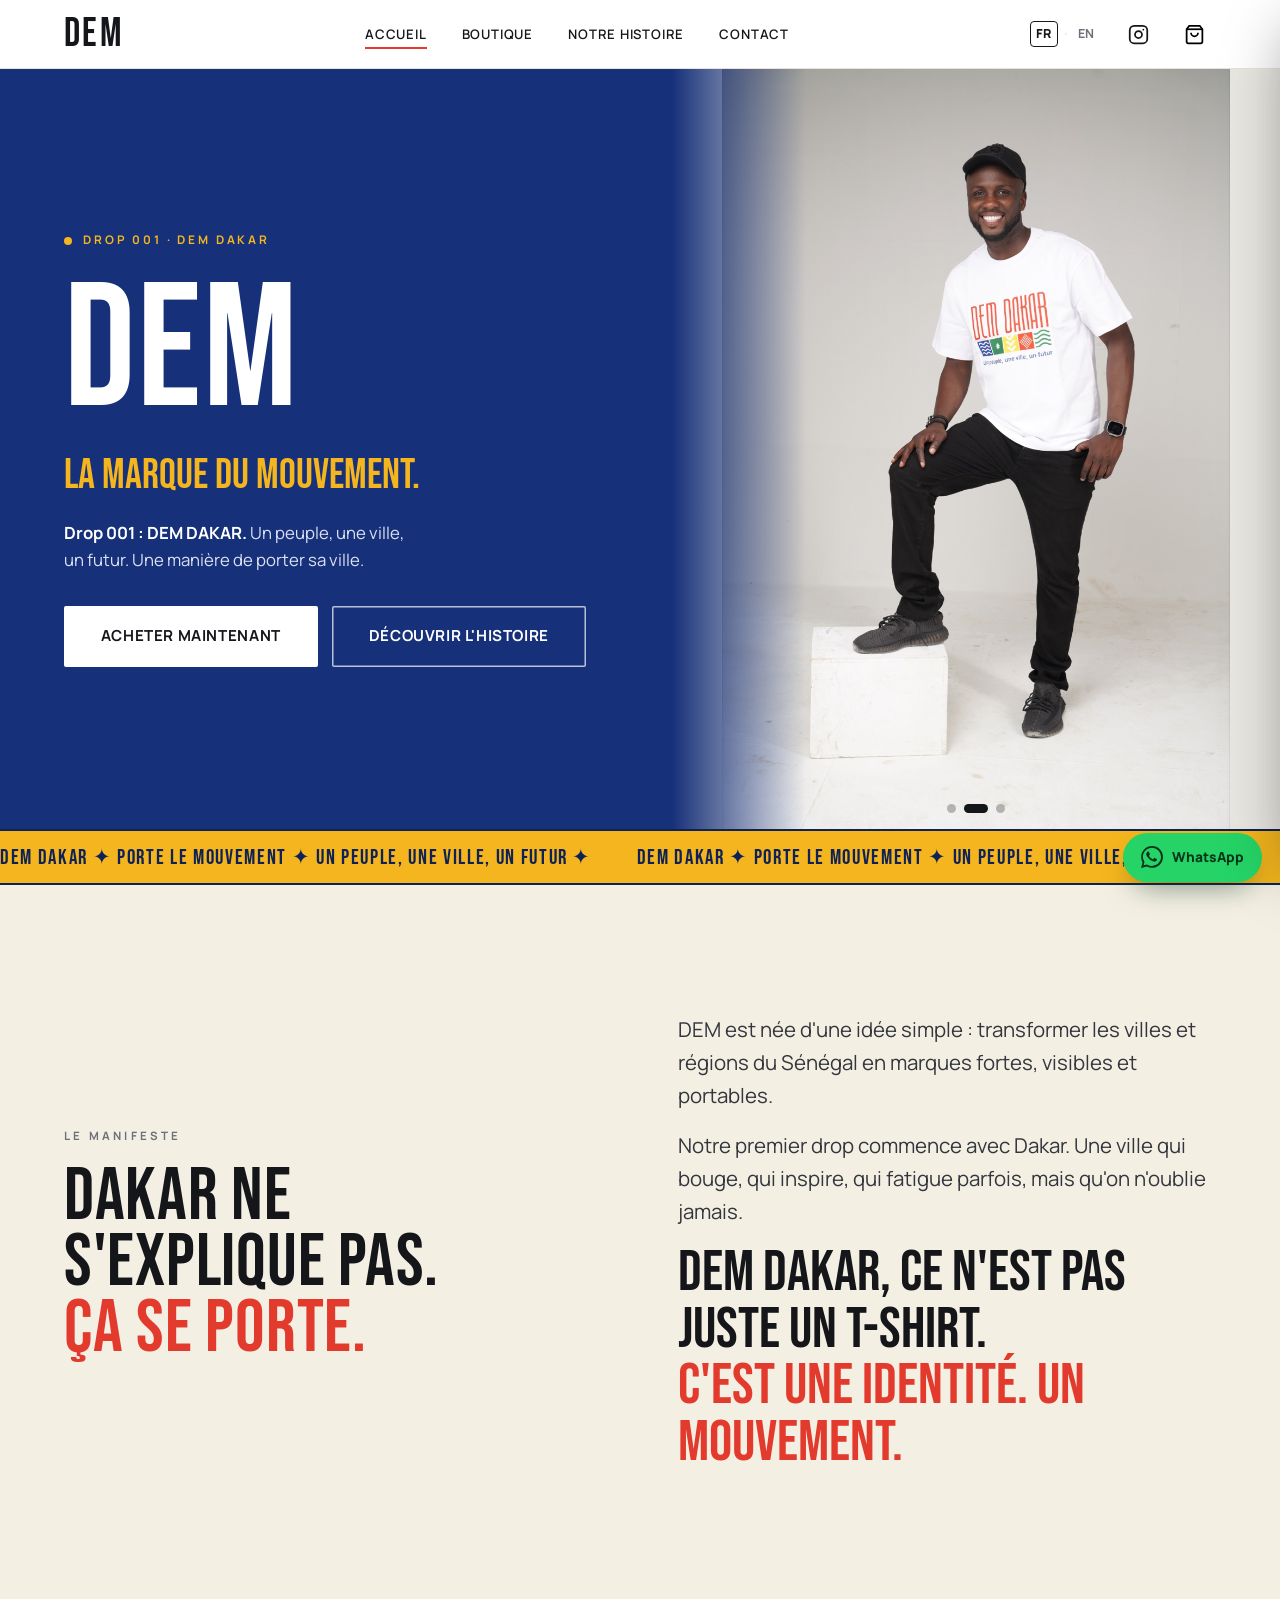
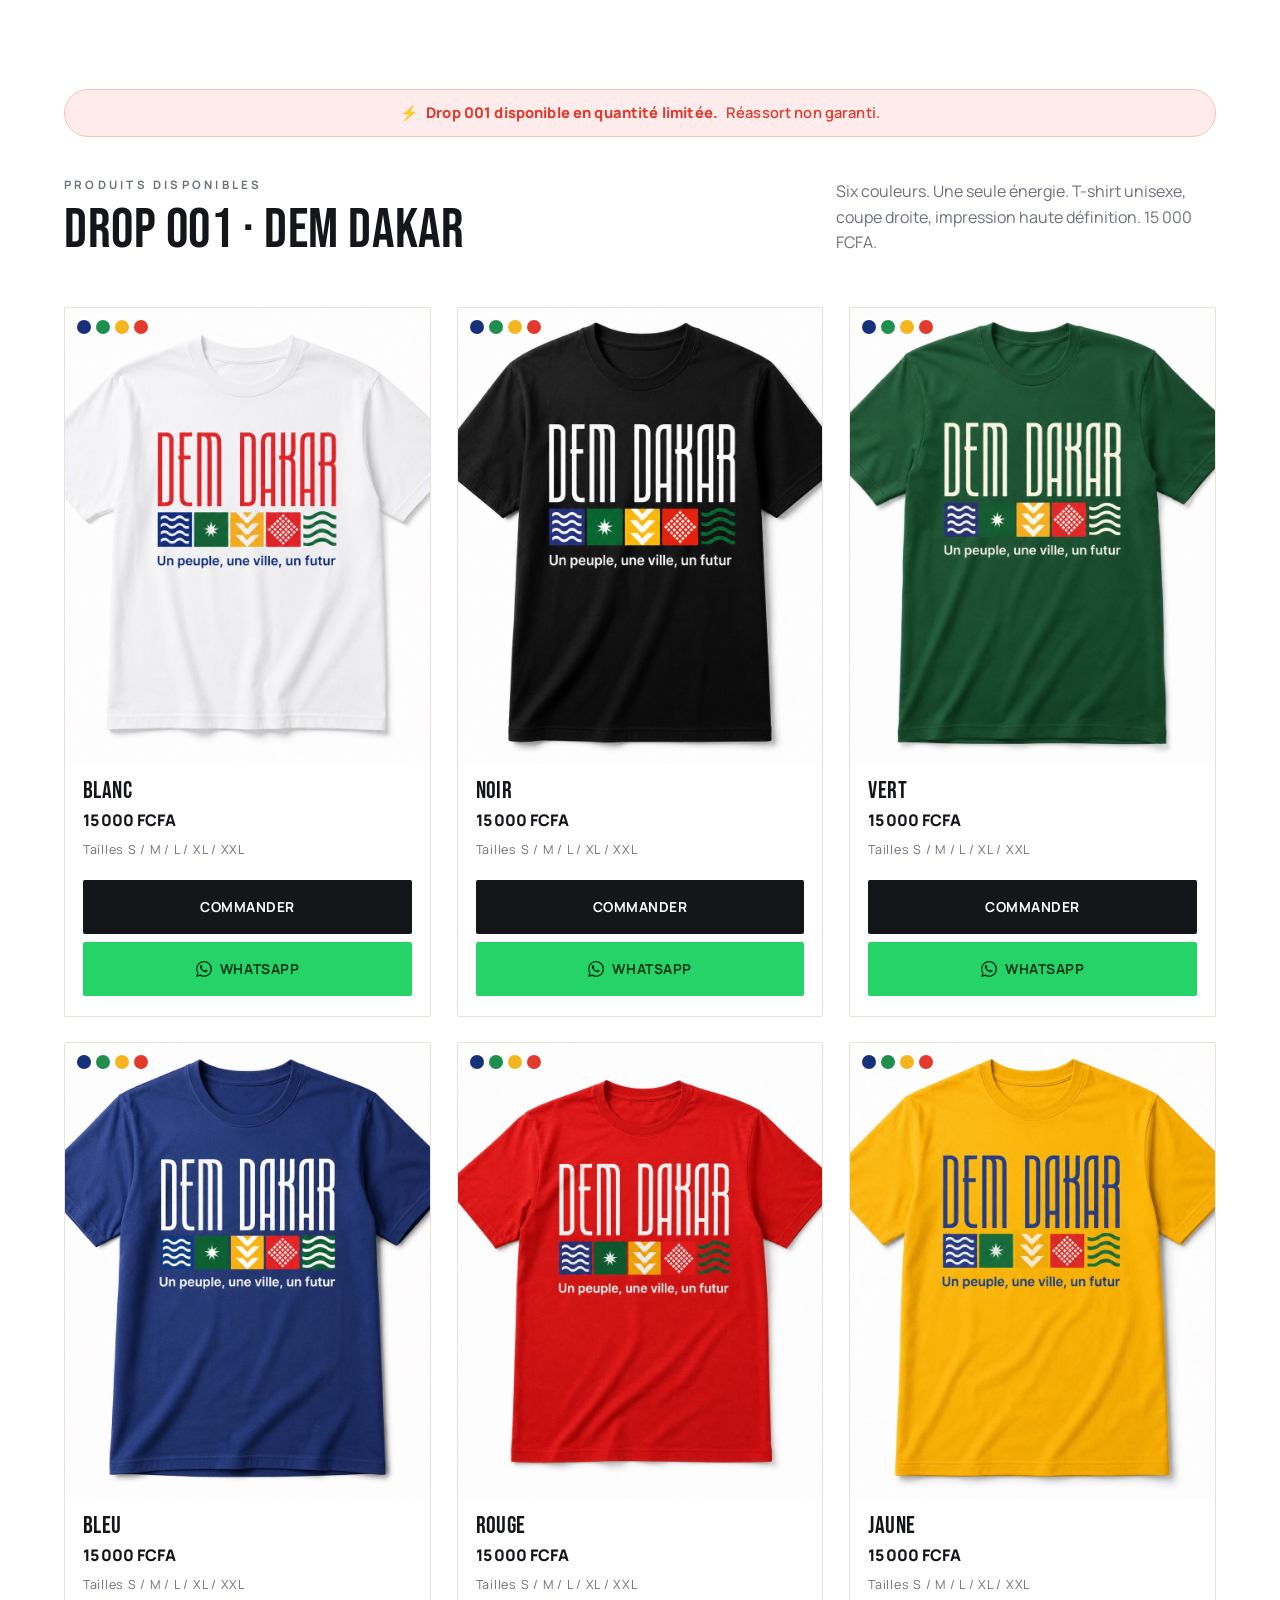
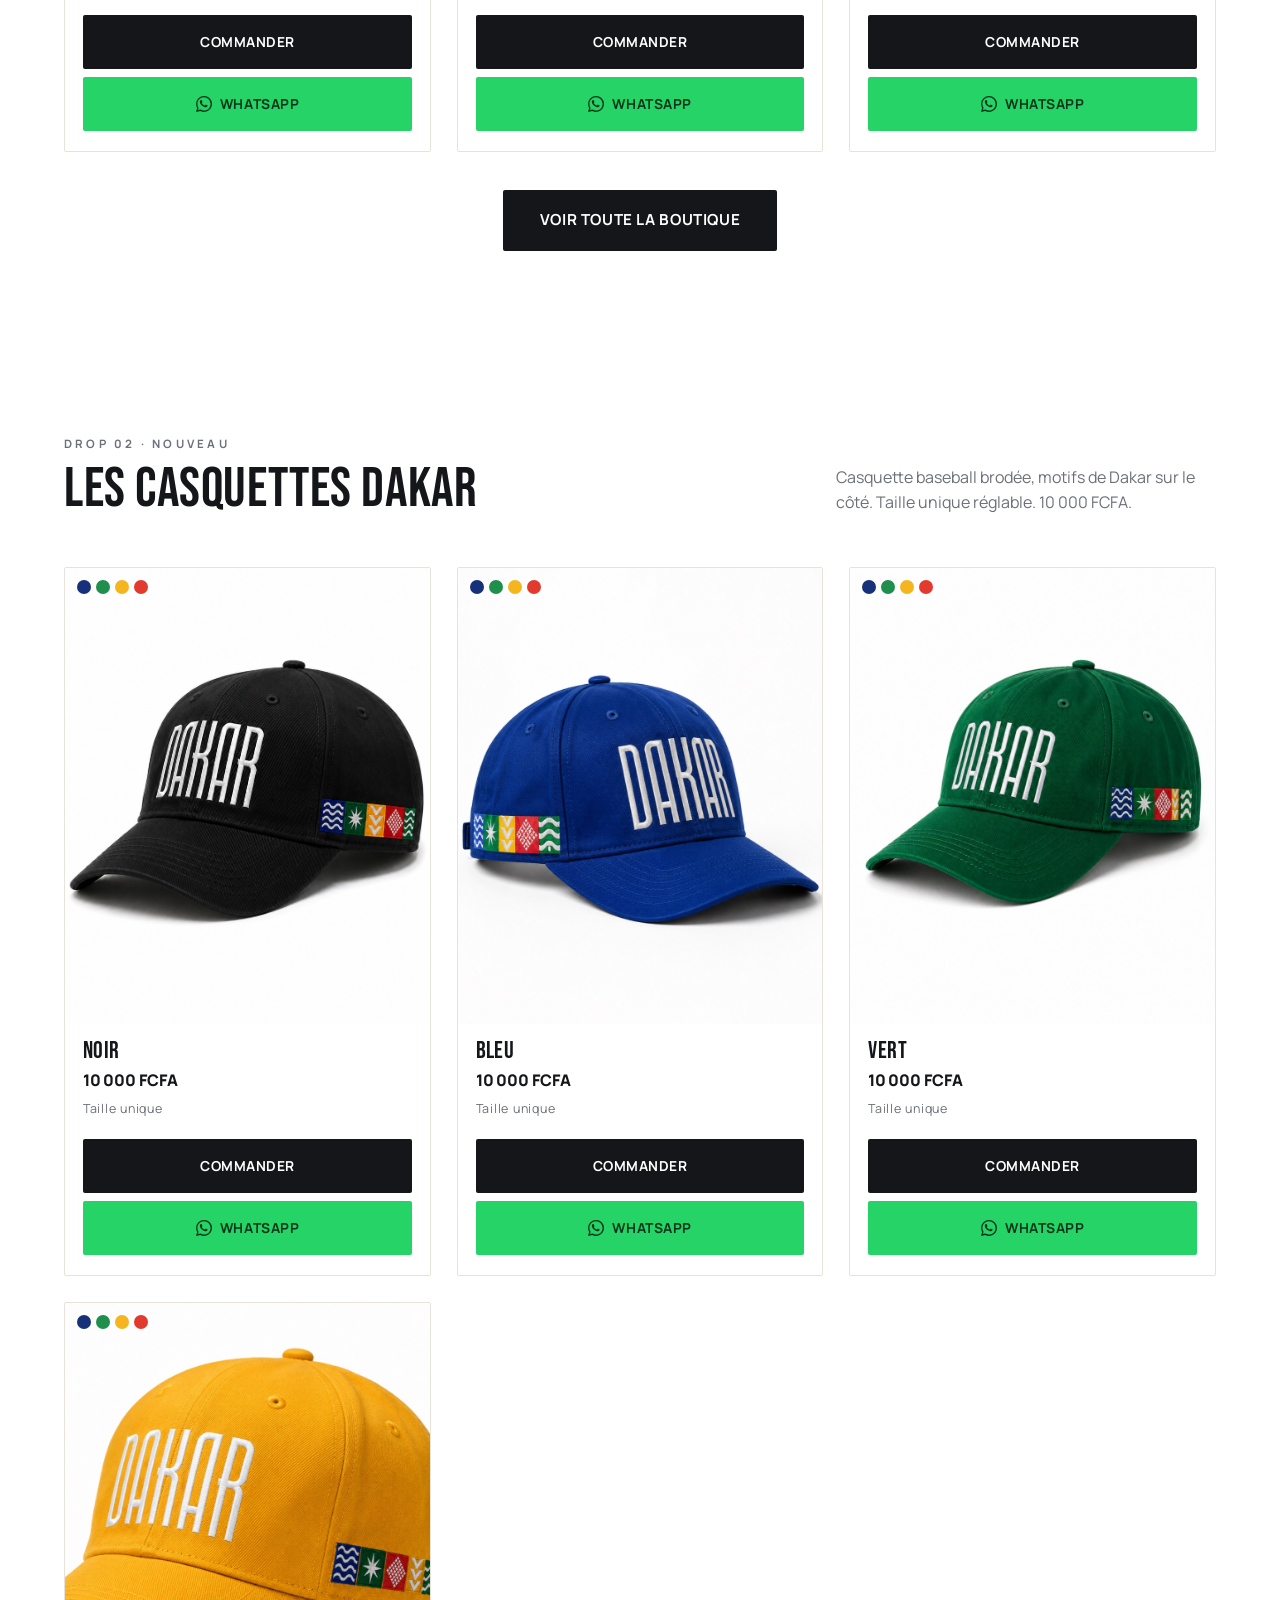
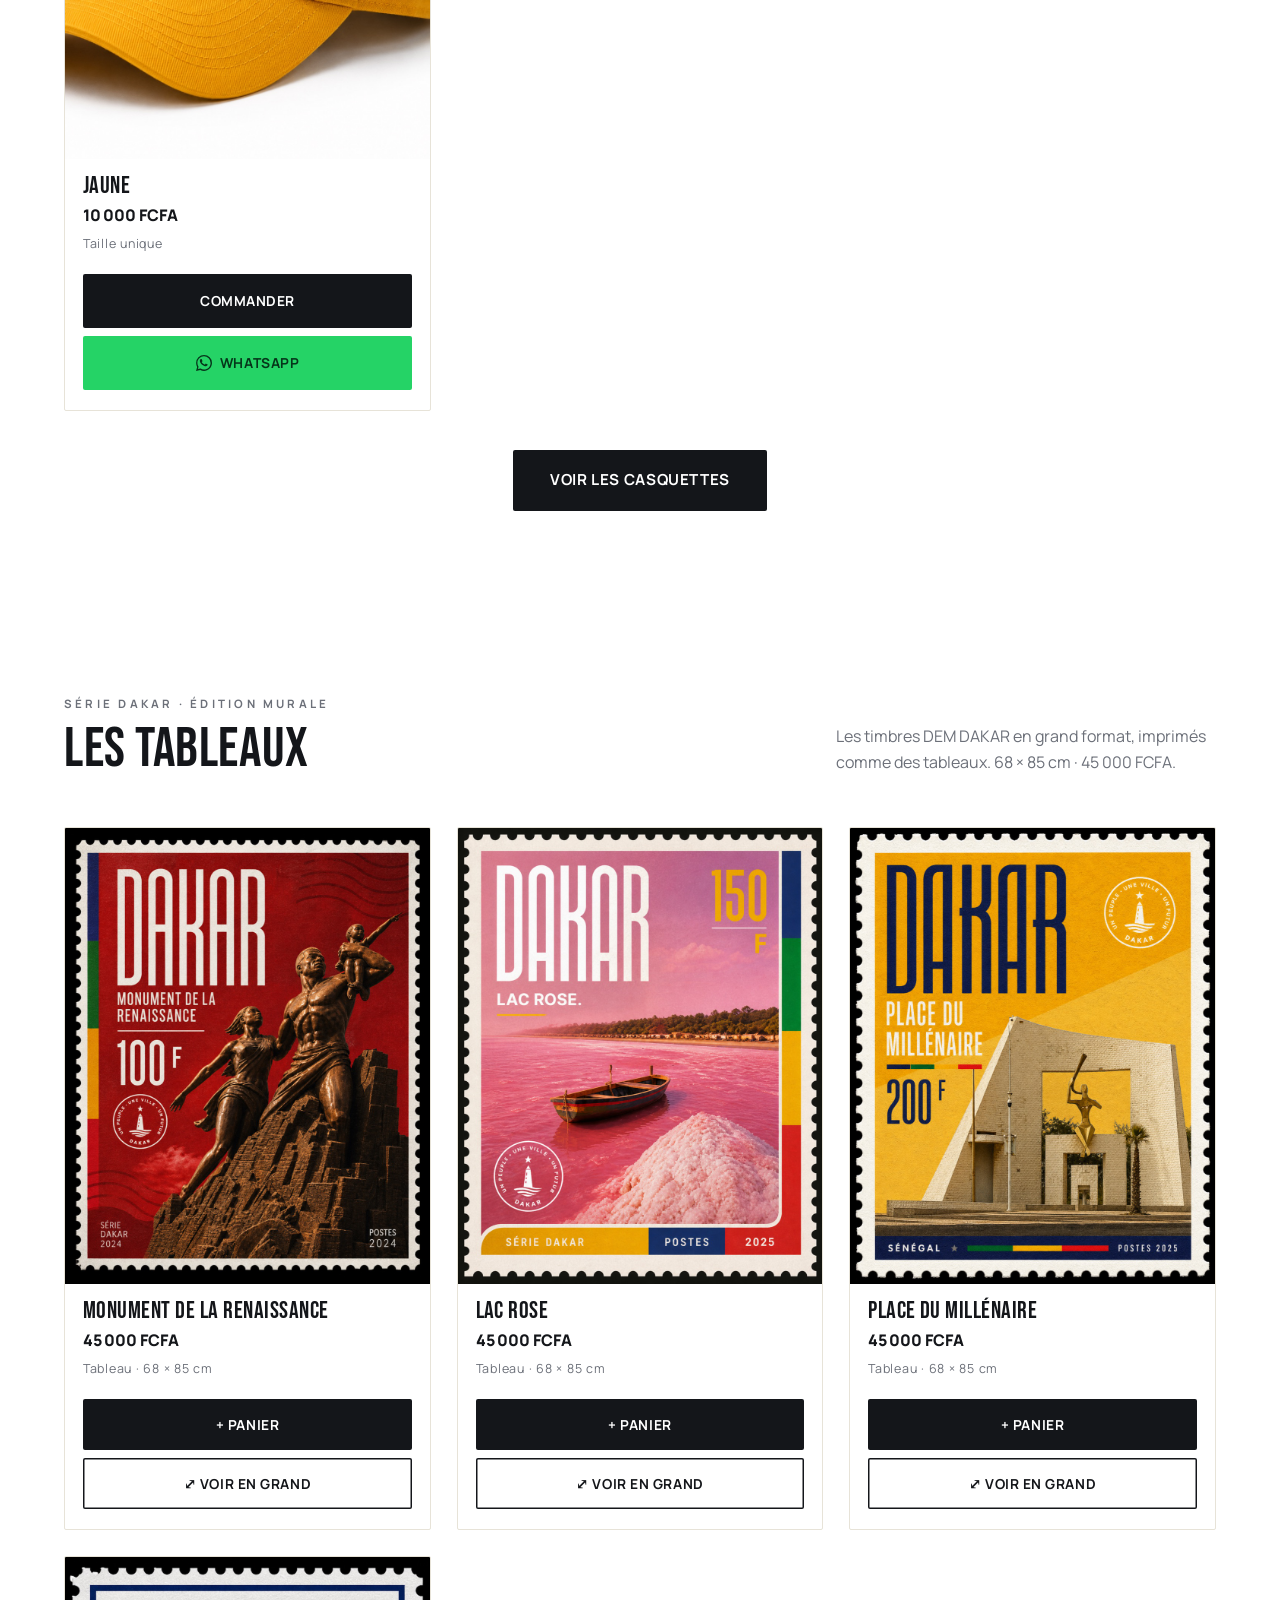
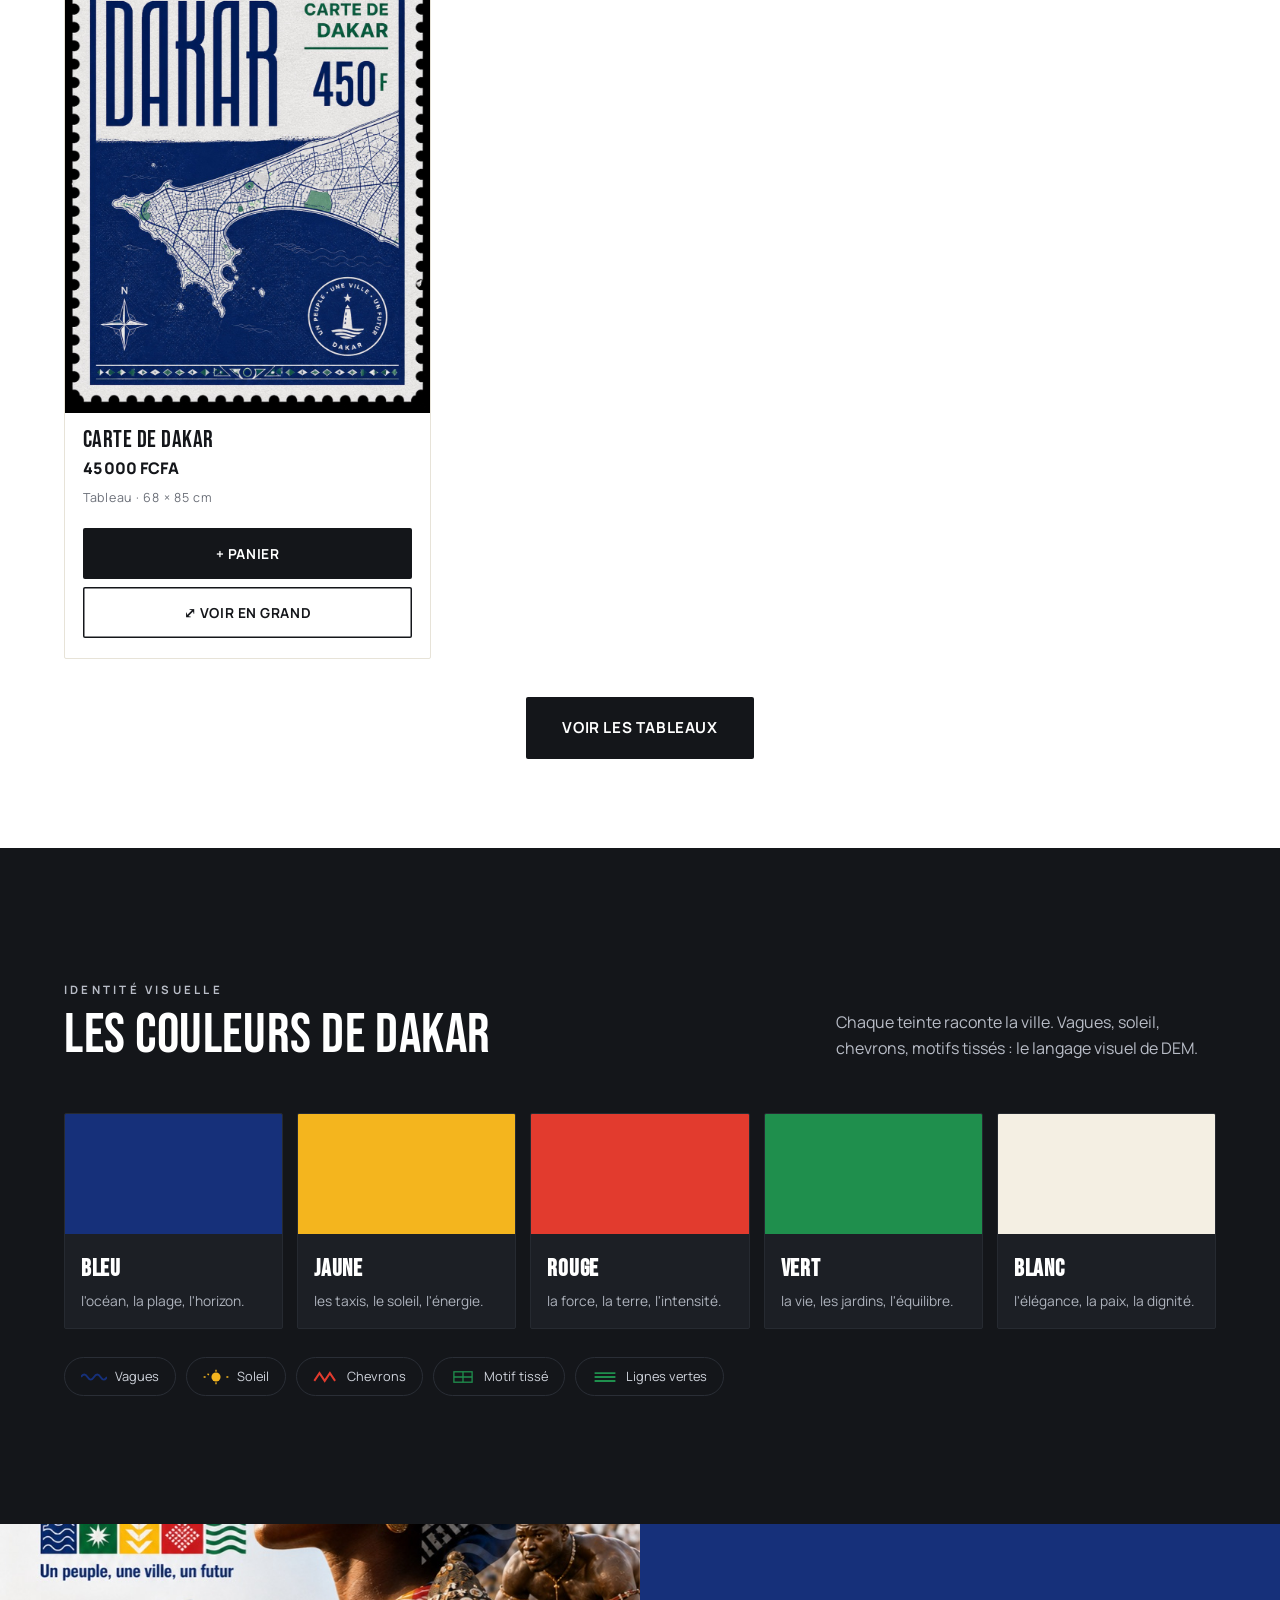
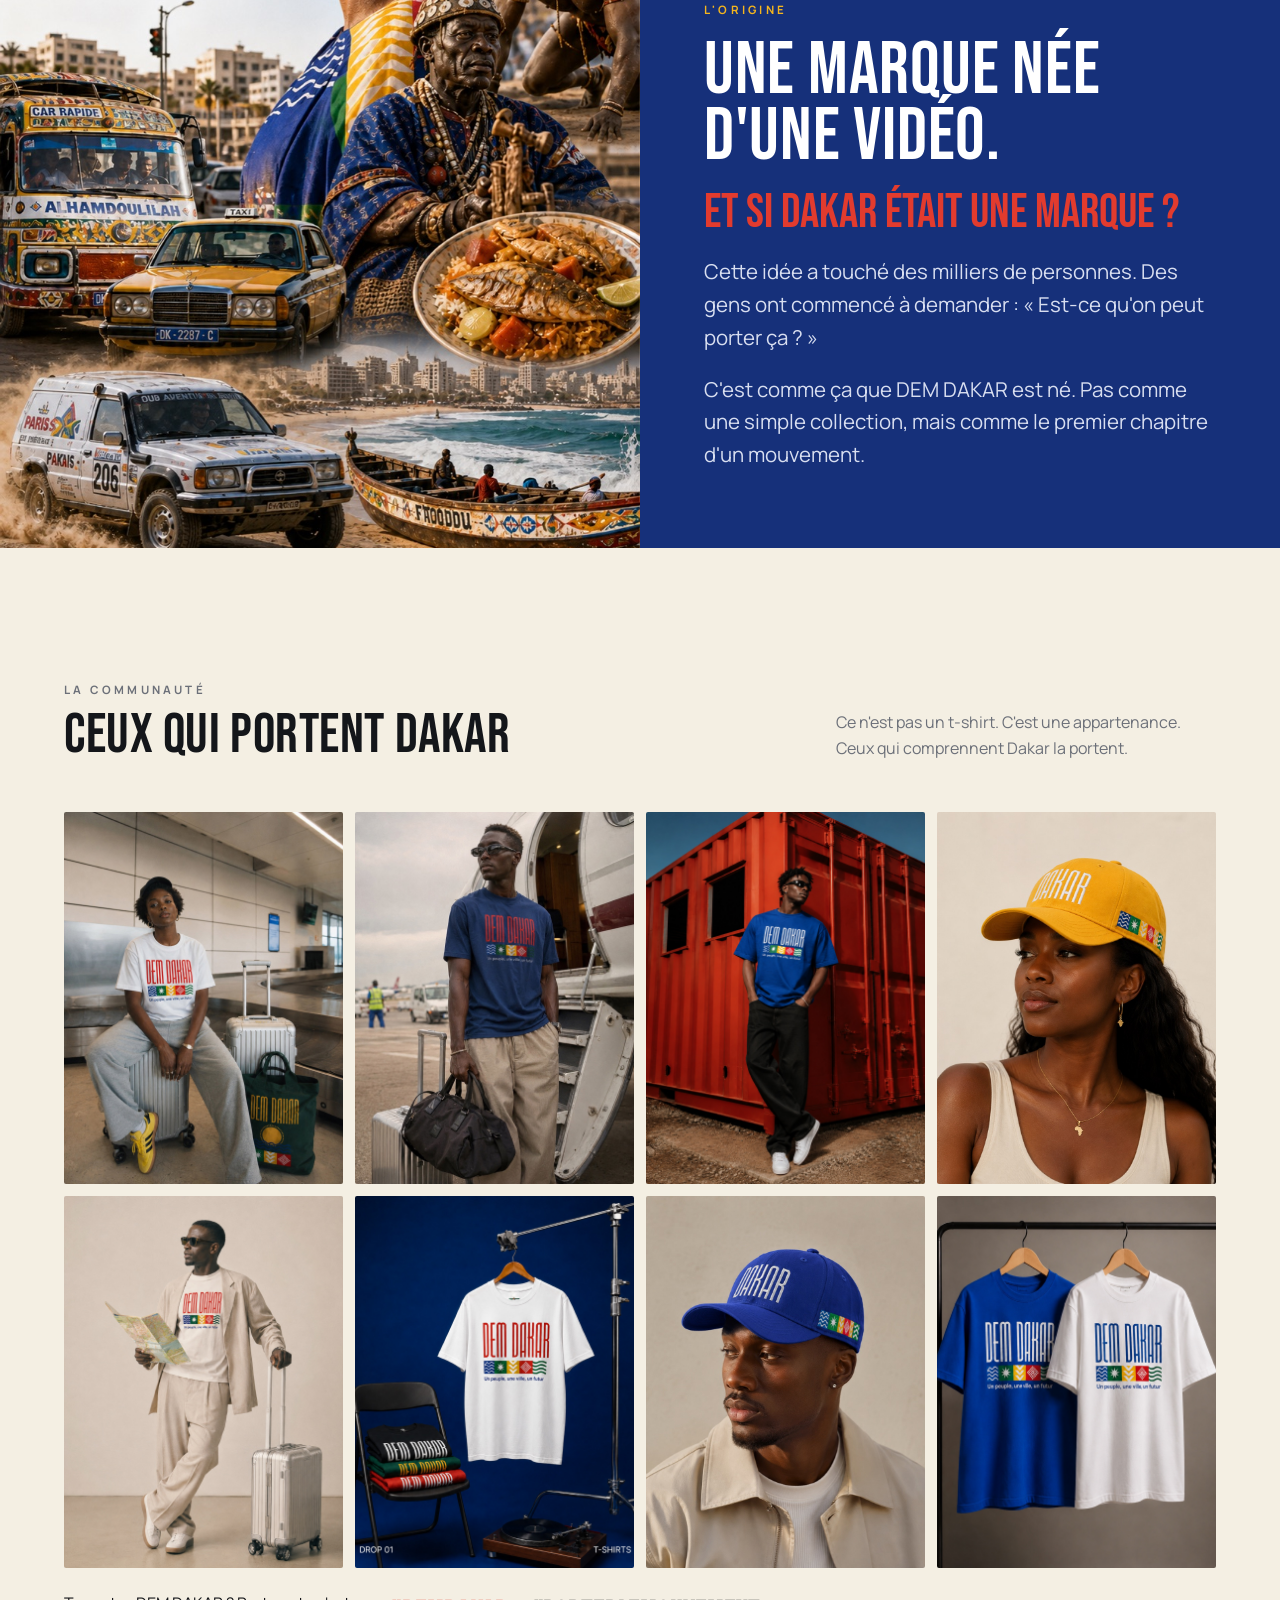
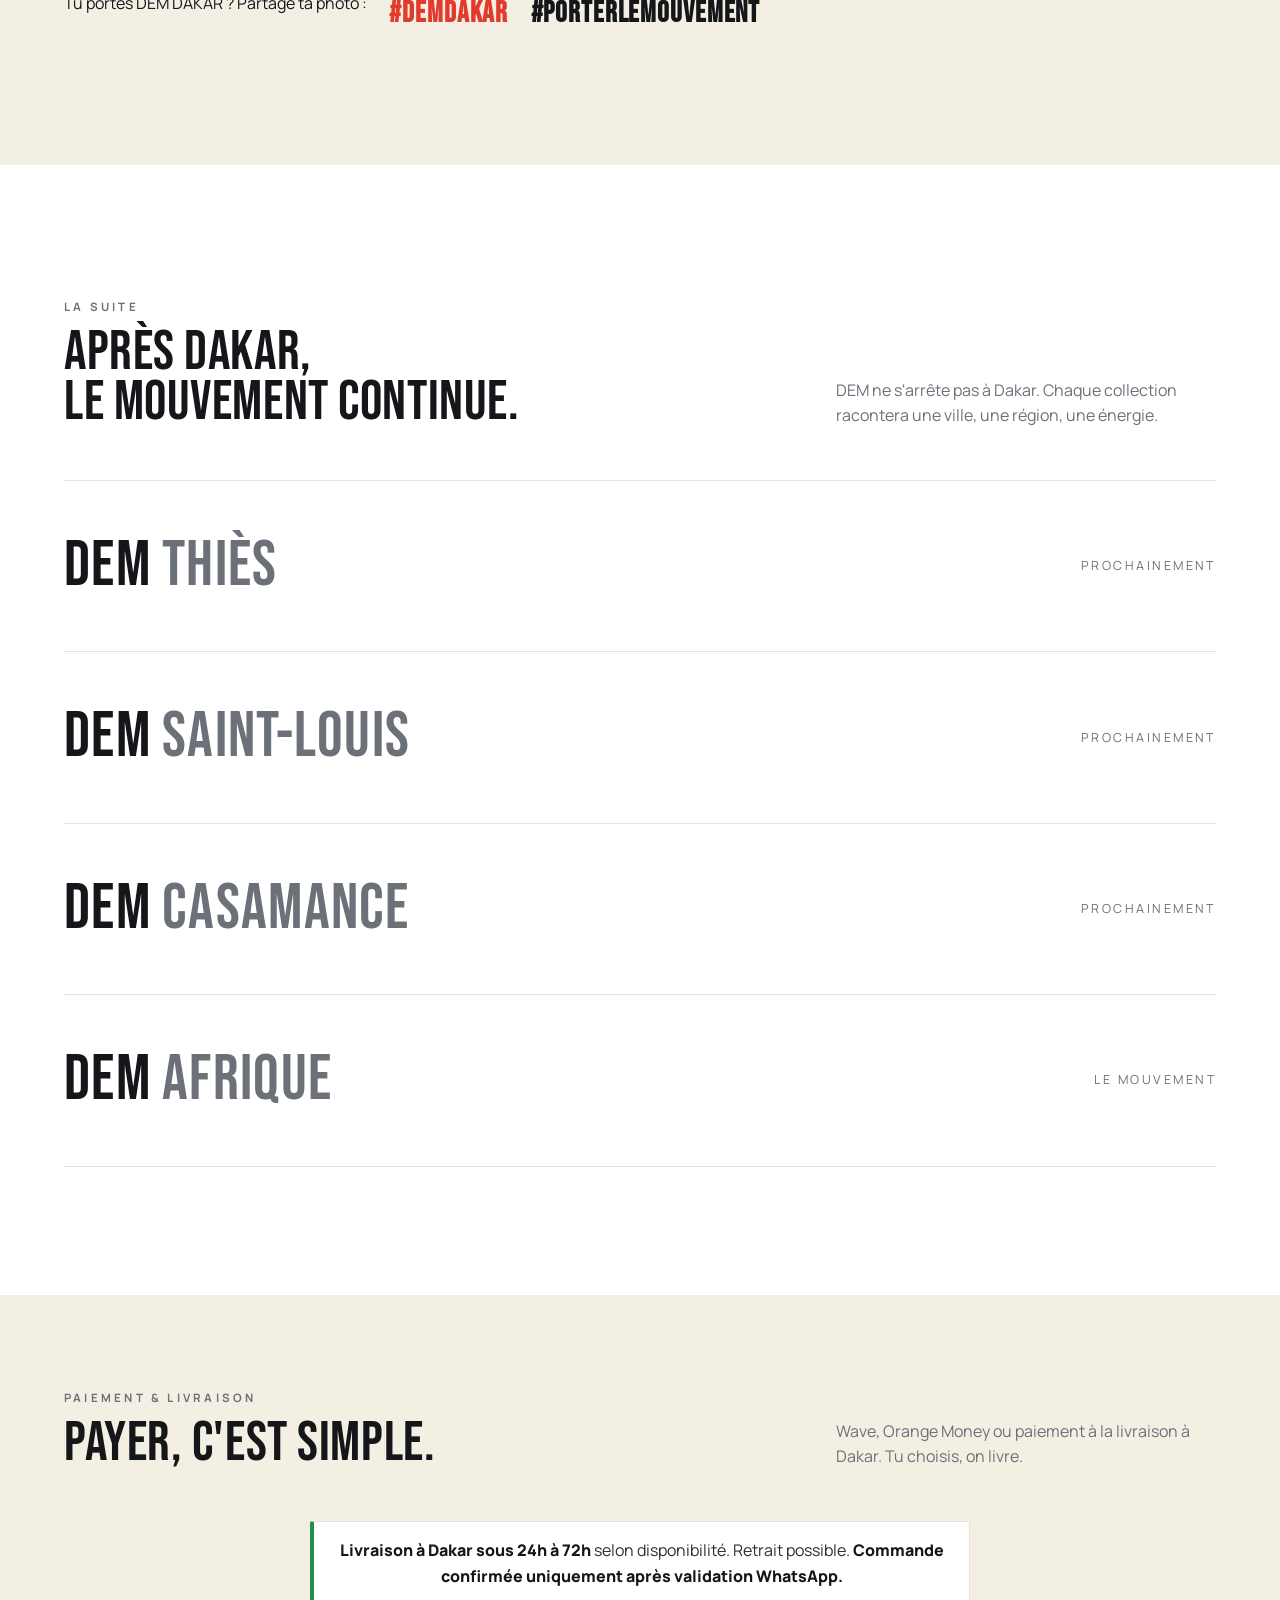
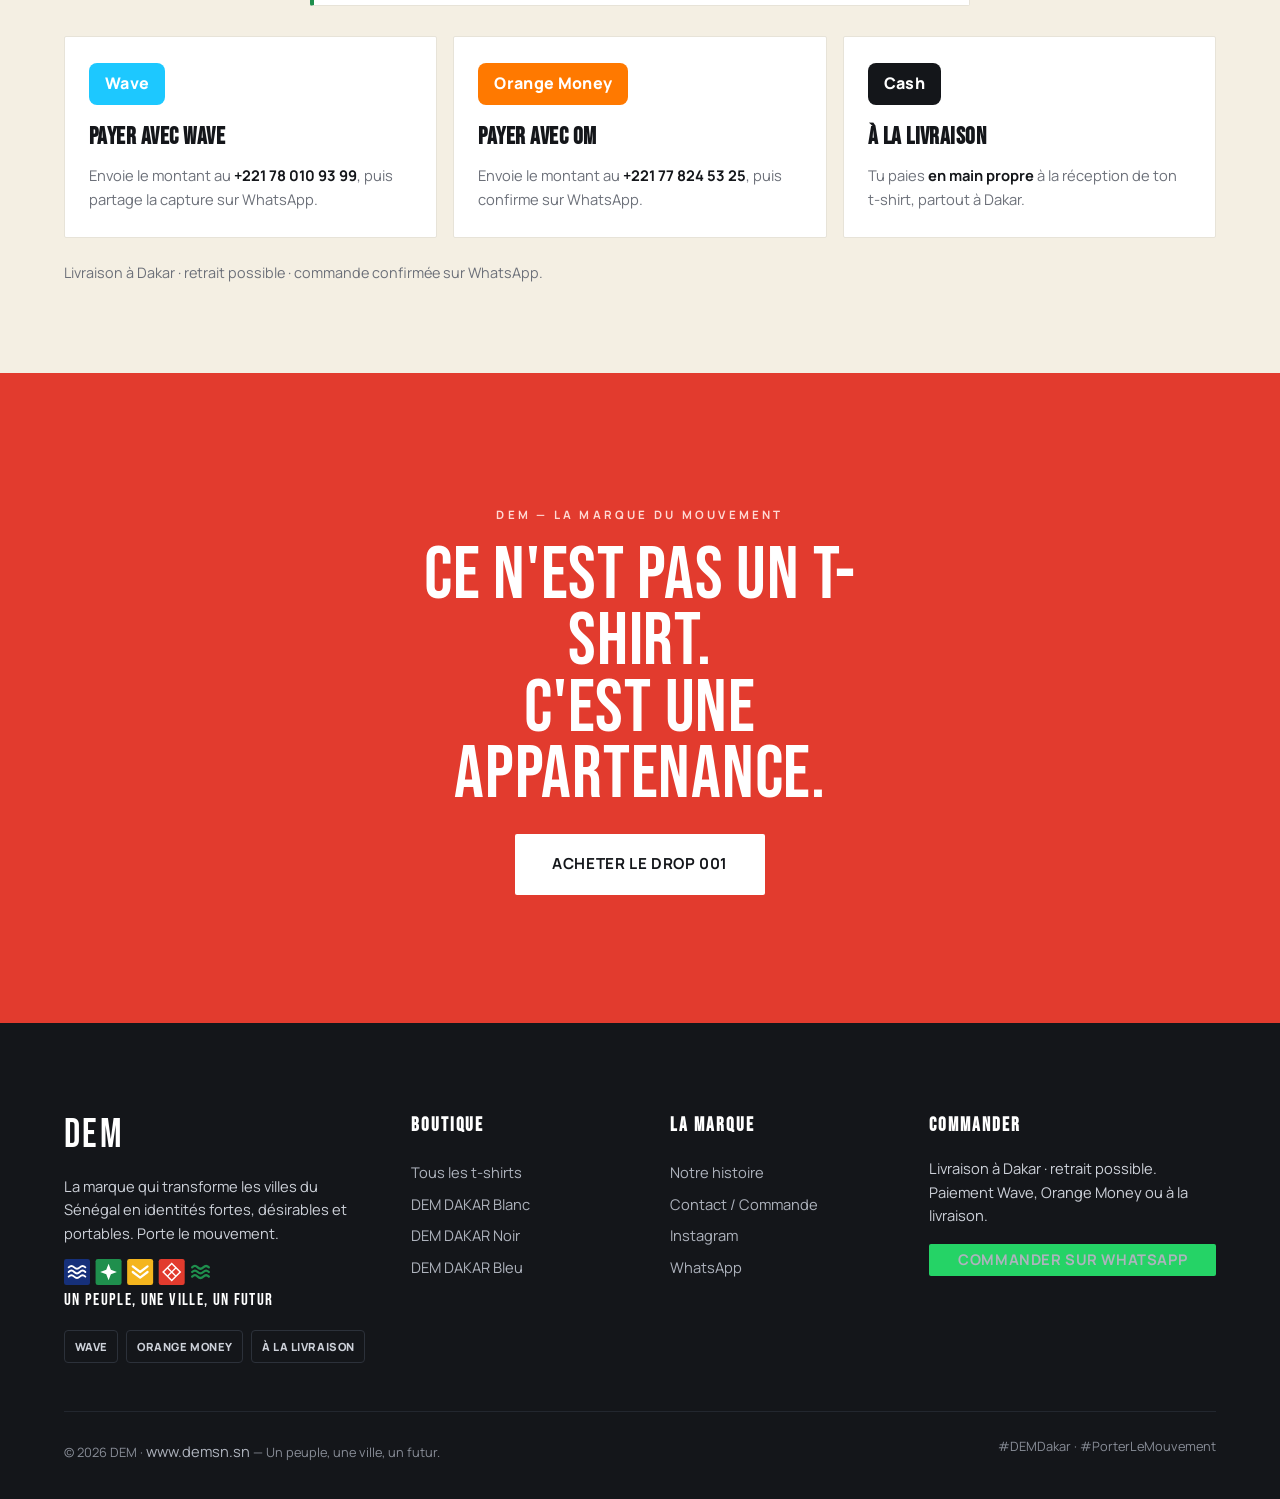
==== commit e50de56f: "Tableaux affichés en cartes produit (comme les t-shirts) + section accueil, FR & EN Co-Authored-By: " ====
--- a/index.html
+++ b/index.html
@@ -166,6 +166,23 @@
   </div>
 </section>
 
+<!-- ============ TABLEAUX ============ -->
+<section class="section section--tight timbres" id="tableaux">
+  <div class="wrap">
+    <div class="sec-head">
+      <div class="sec-head__t">
+        <span class="eyebrow">Série Dakar · édition murale</span>
+        <h2 style="margin-top:.6rem">Les tableaux</h2>
+      </div>
+      <p>Les timbres DEM DAKAR en grand format, imprimés comme des tableaux. 68 × 85 cm · 45 000 FCFA.</p>
+    </div>
+    <div class="grid-products" id="homeTableauxGrid"></div>
+    <div class="center" style="margin-top:2.4rem">
+      <a href="boutique.html#timbres" class="btn btn--solid btn--lg">Voir les tableaux</a>
+    </div>
+  </div>
+</section>
+
 <!-- ============ COULEURS DE DAKAR ============ -->
 <section class="section colors">
   <div class="wrap">
--- a/css/styles.css
+++ b/css/styles.css
@@ -166,8 +166,9 @@
 
 /* ---------- Section heading ---------- */
 .sec-head{display:flex;align-items:flex-end;justify-content:space-between;gap:2rem;margin-bottom:clamp(28px,4vw,52px);flex-wrap:wrap}
-.sec-head__t{max-width:18ch}
-.sec-head p{color:var(--muted);max-width:42ch}
+.sec-head__t{flex:1 1 24rem;max-width:none}
+.sec-head__t h2{font-size:clamp(2rem,4.4vw,3.5rem)}
+.sec-head p{color:var(--muted);max-width:38ch}
 
 /* ---------- Product grid ---------- */
 .grid-products{display:grid;grid-template-columns:repeat(3,1fr);gap:clamp(16px,2vw,28px)}
@@ -559,3 +560,9 @@
 .hero-dots{position:absolute;bottom:16px;left:50%;transform:translateX(-50%);display:flex;gap:8px;z-index:3}
 .hero-dot{width:9px;height:9px;padding:0;border-radius:50%;background:rgba(20,22,26,.28);cursor:pointer;transition:background .3s,width .3s}
 .hero-dot.is-active{background:var(--ink);width:24px;border-radius:5px}
+
+/* ---------- Cartes tableaux (zoom) ---------- */
+.pcard__media--zoom{cursor:zoom-in}
+.pcard__media .pcard__zoom{position:absolute;inset:0;display:grid;place-items:center;color:#fff;font-size:2.2rem;background:rgba(20,22,26,.30);opacity:0;transition:opacity .25s}
+.pcard:hover .pcard__media--zoom .pcard__zoom{opacity:1}
+.timbres .grid-products .pcard__media{background:#fff}
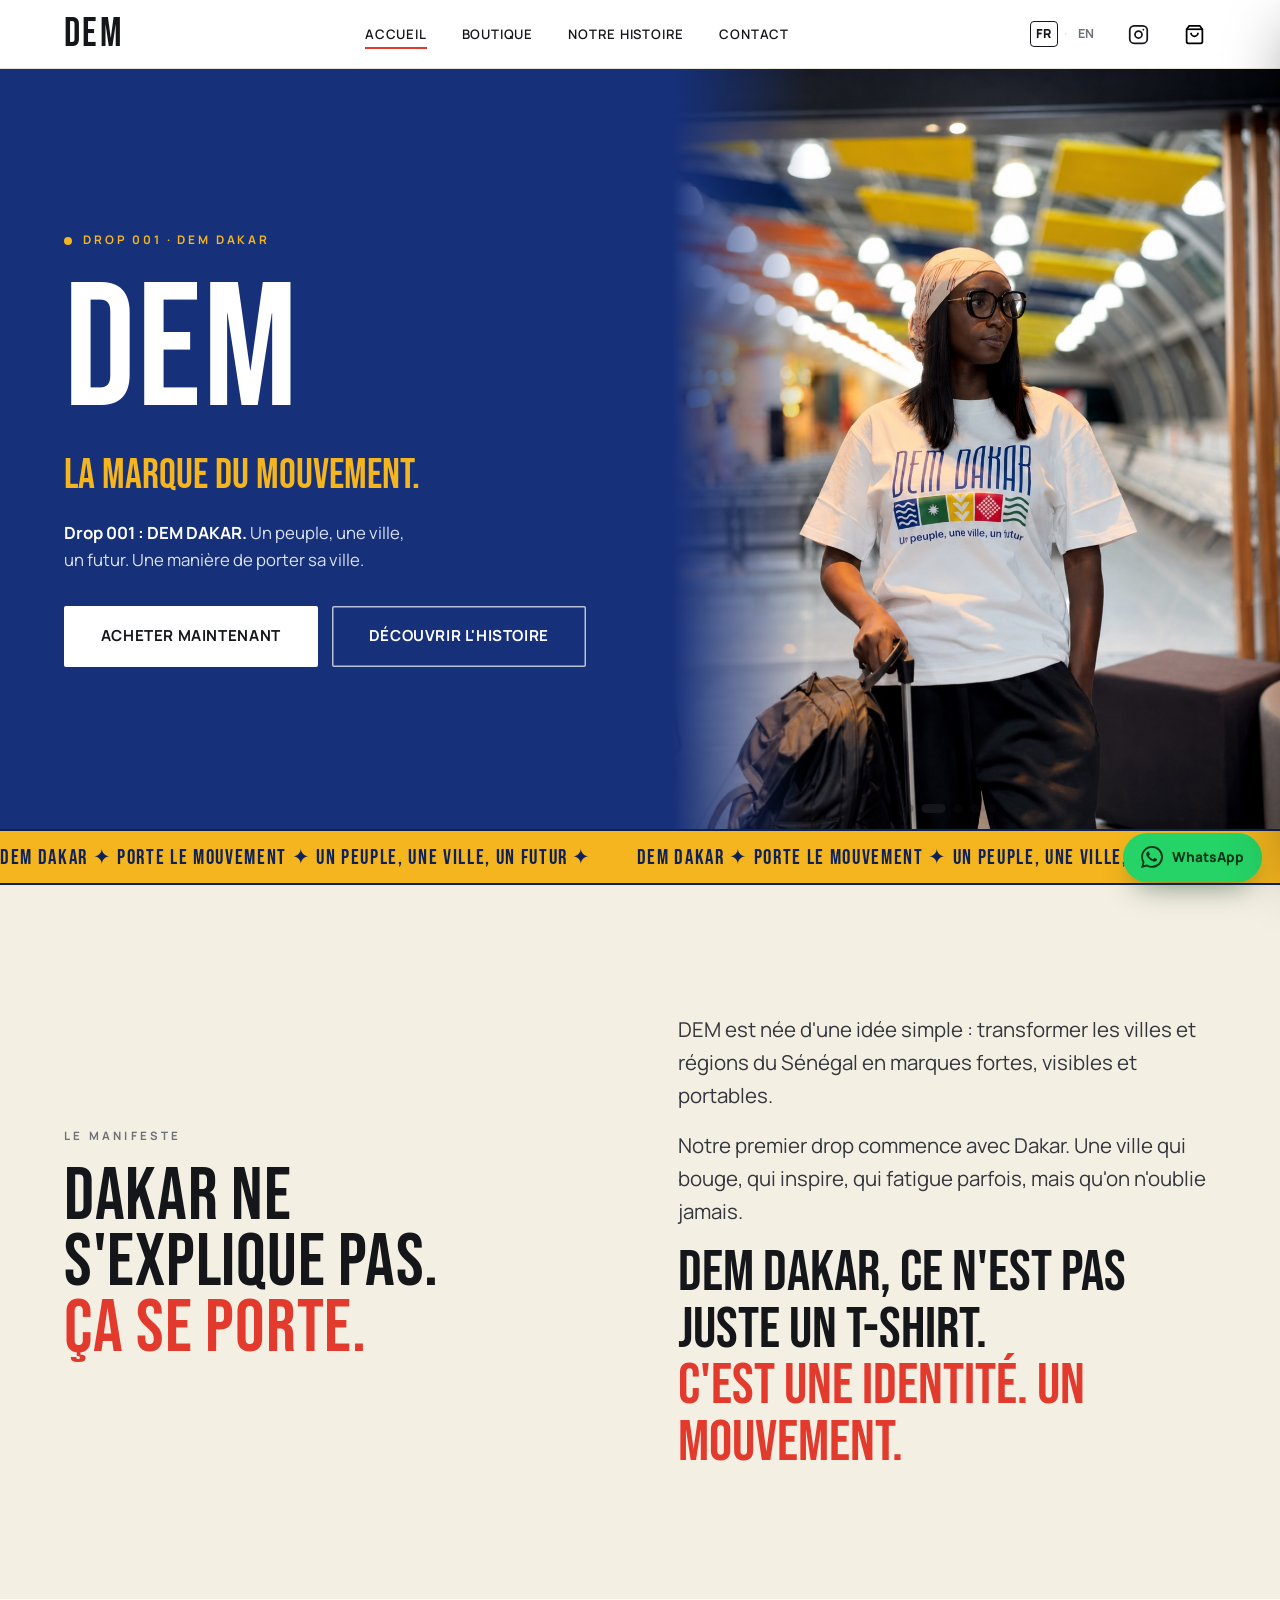
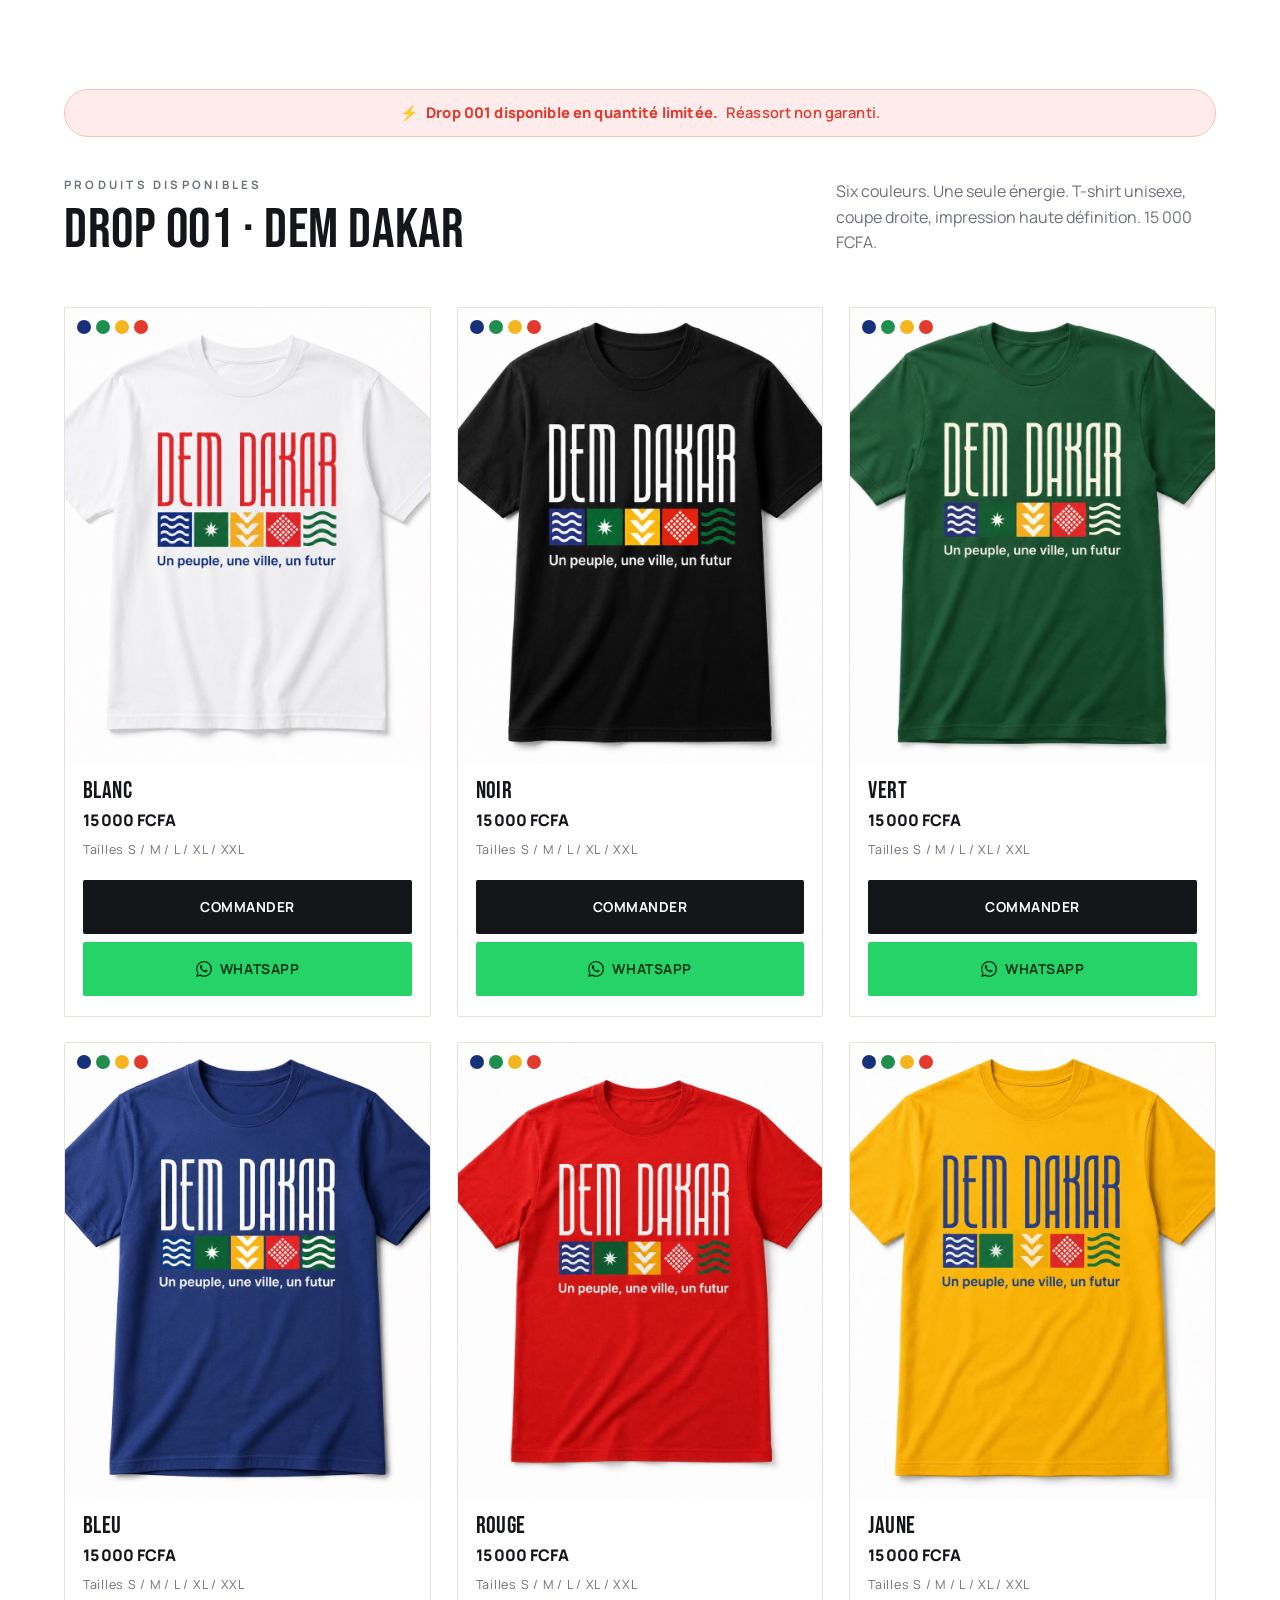
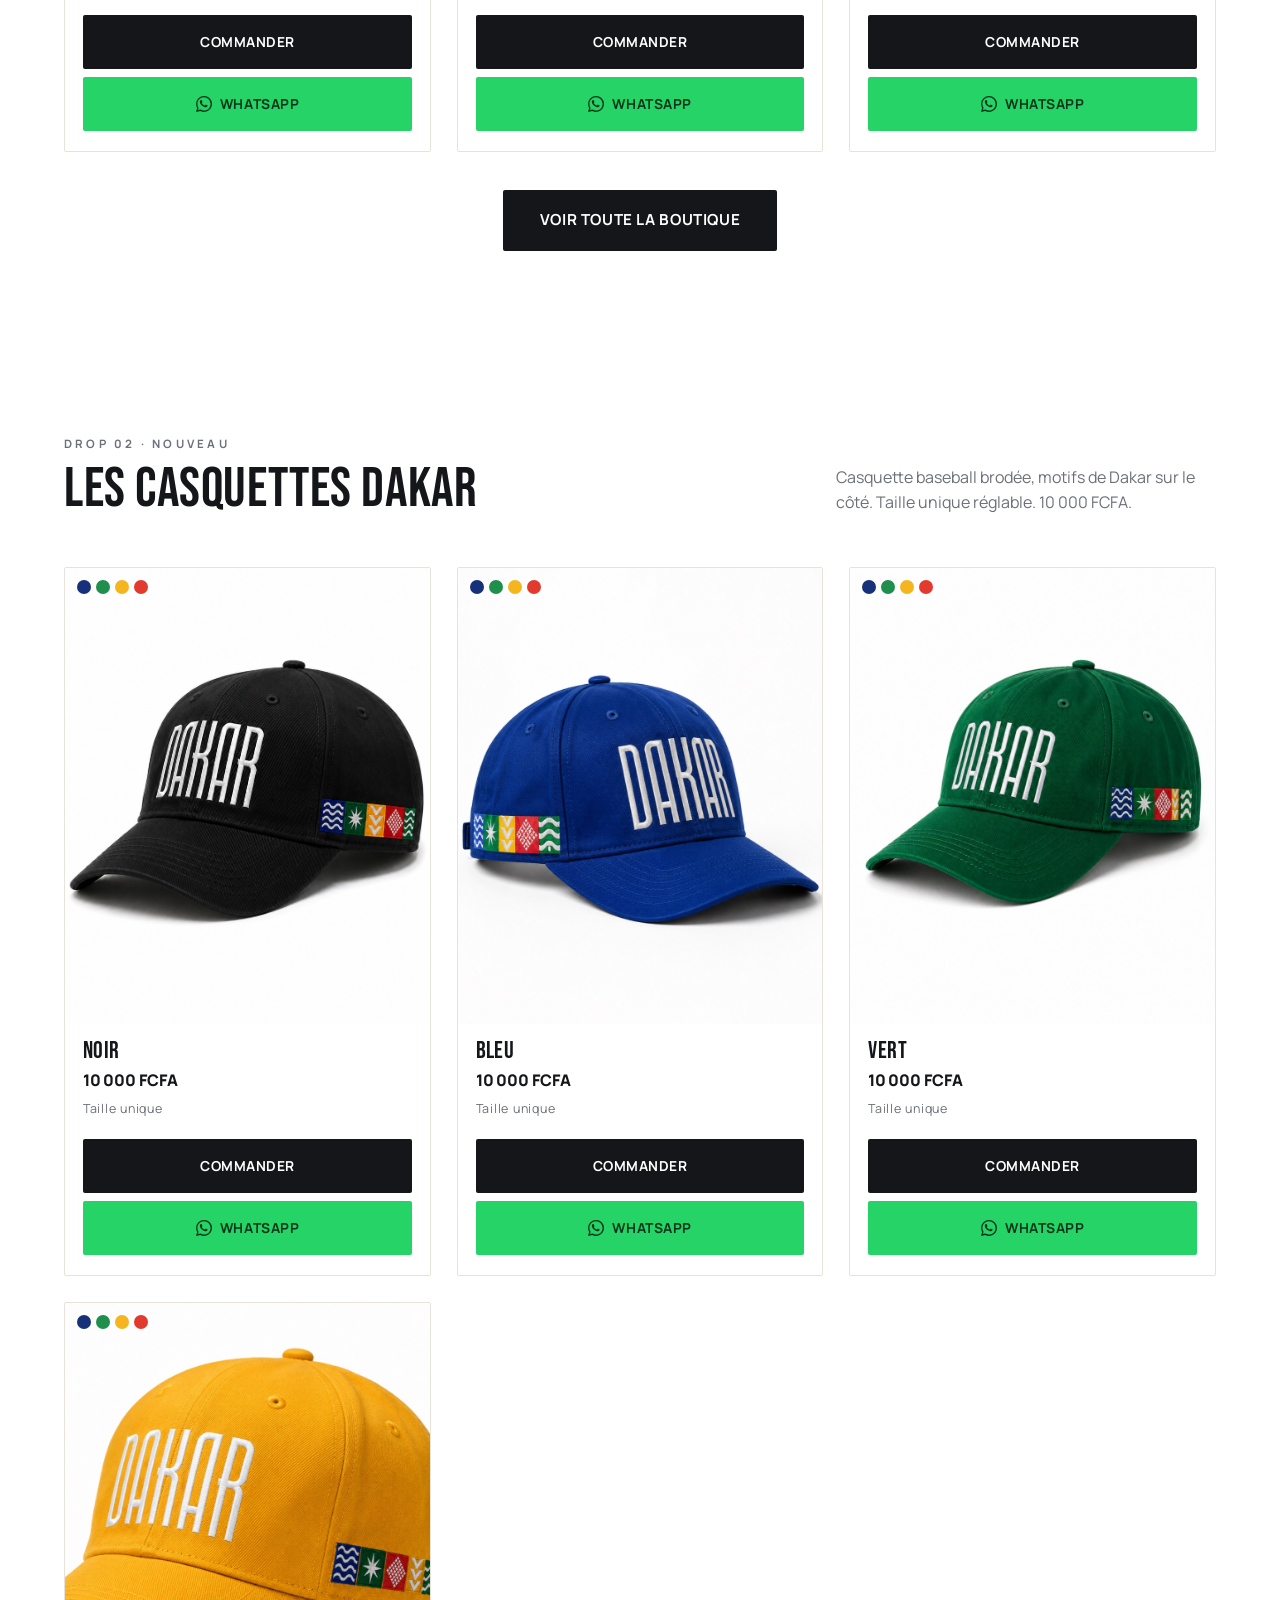
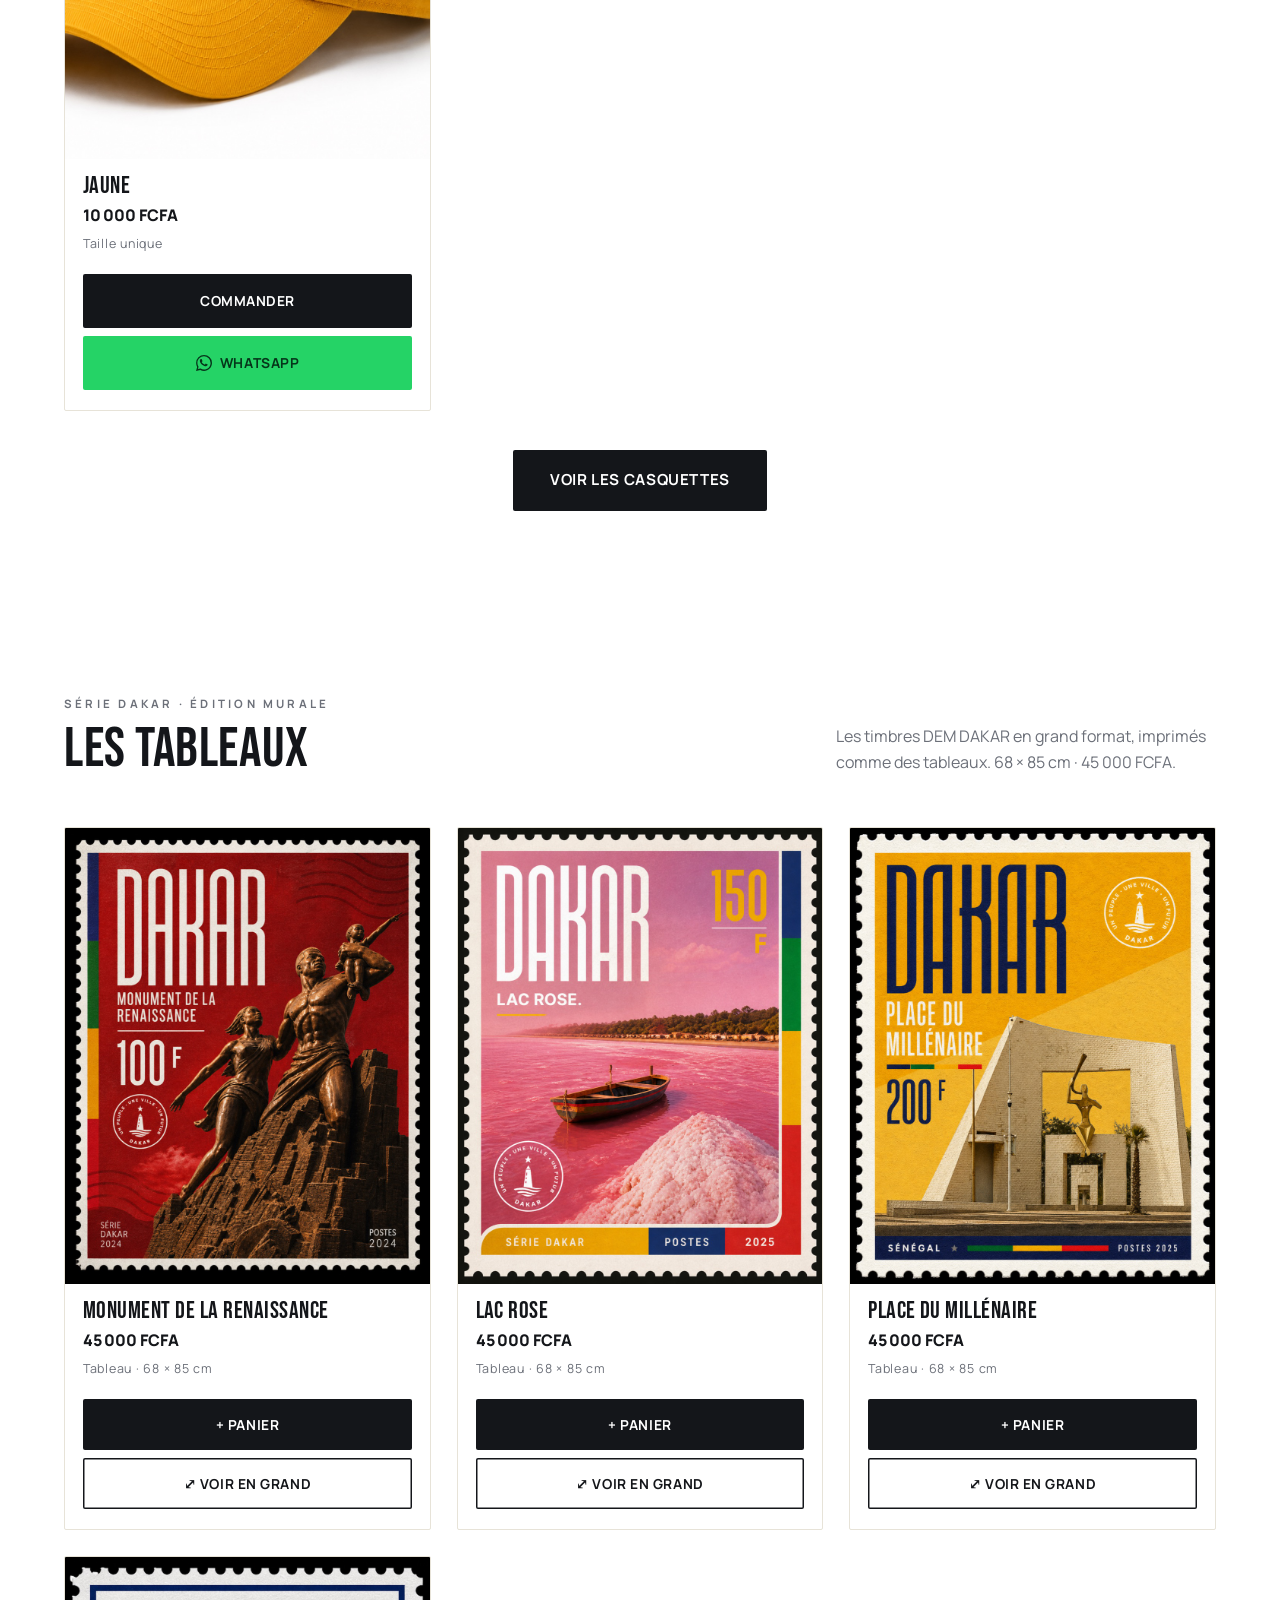
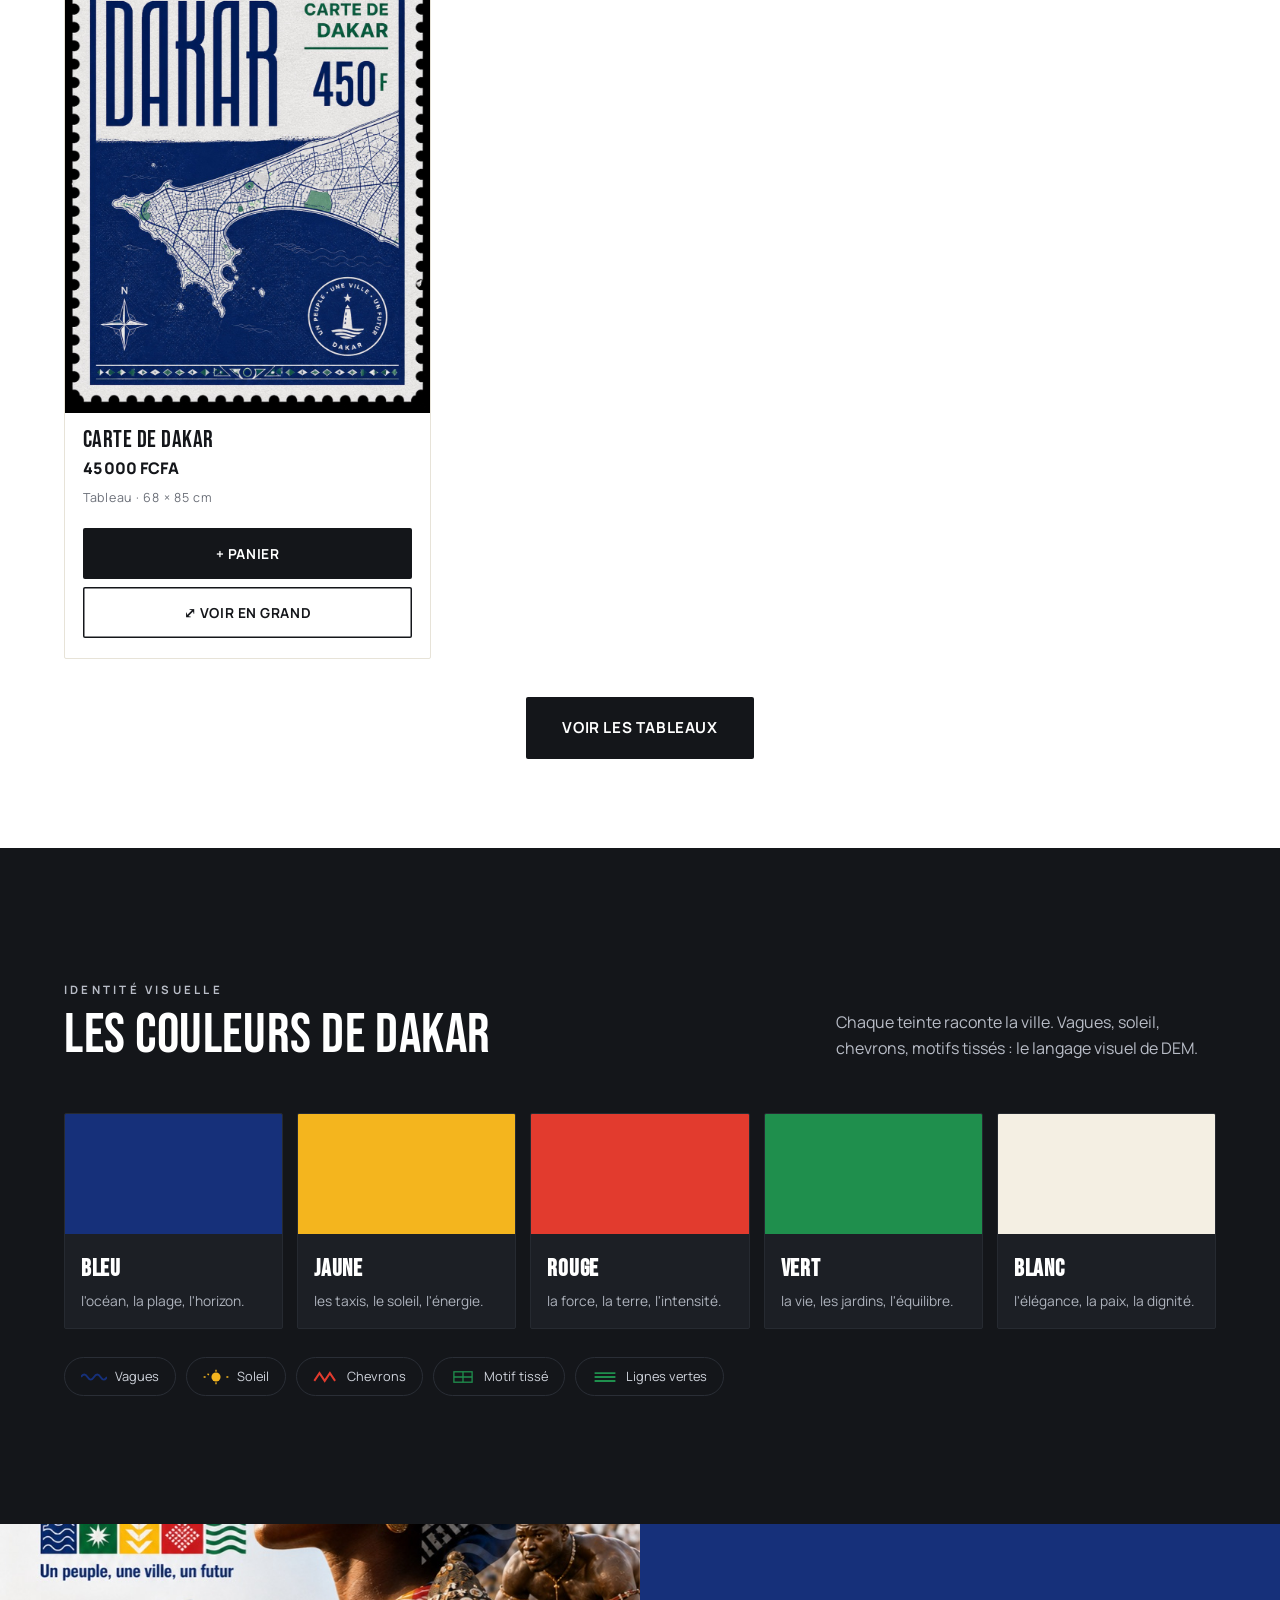
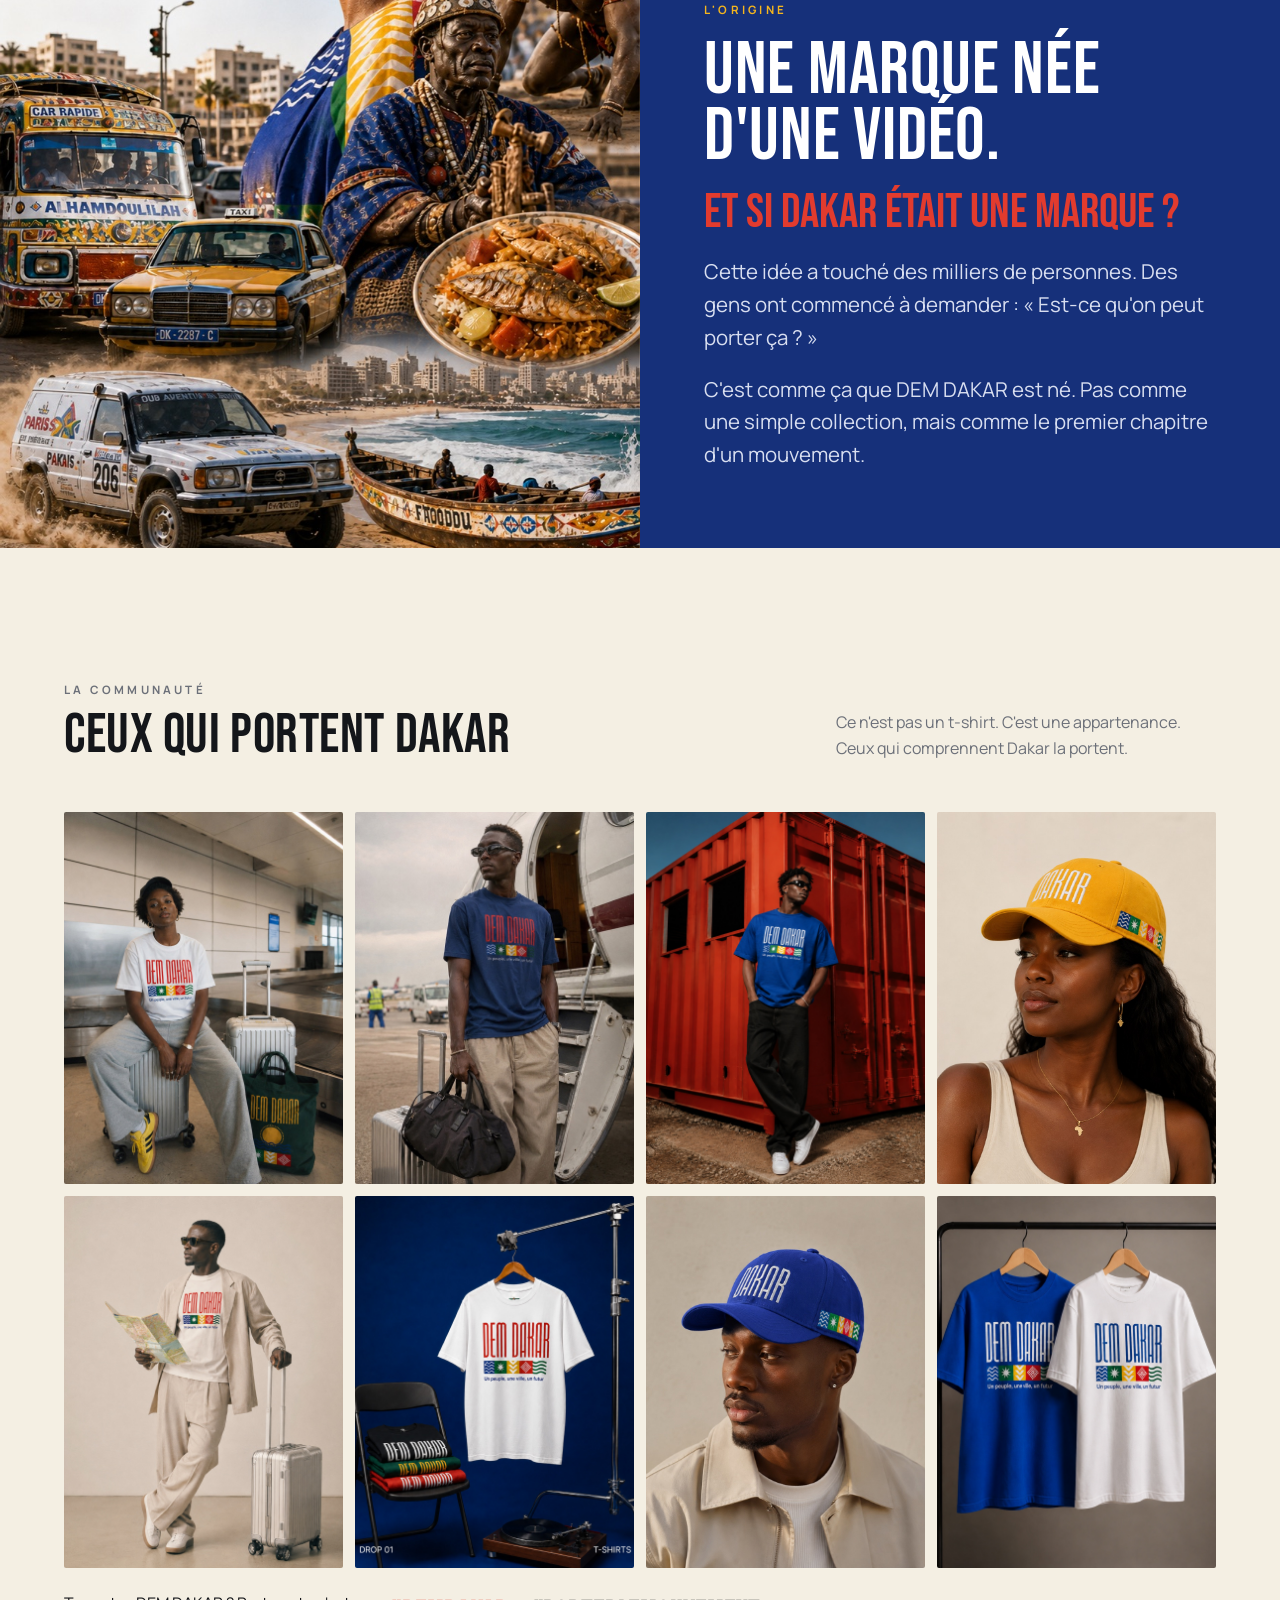
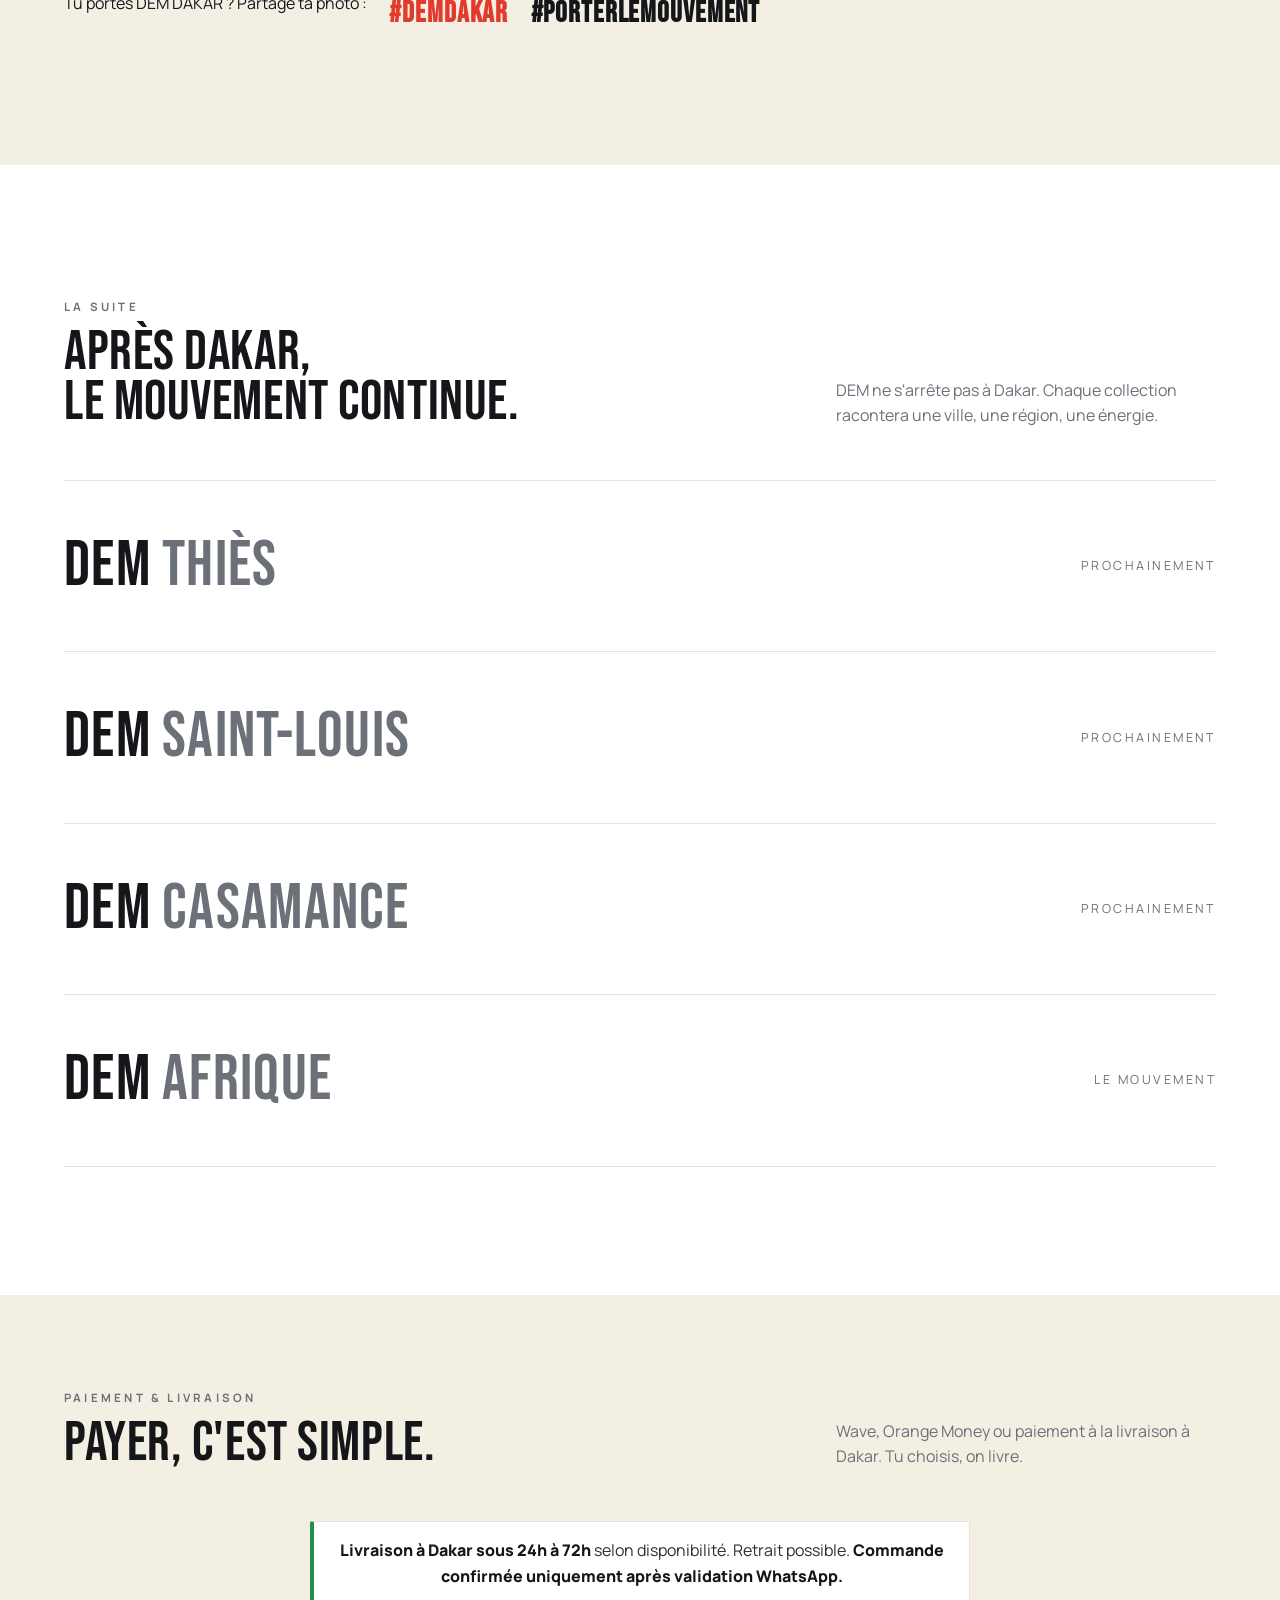
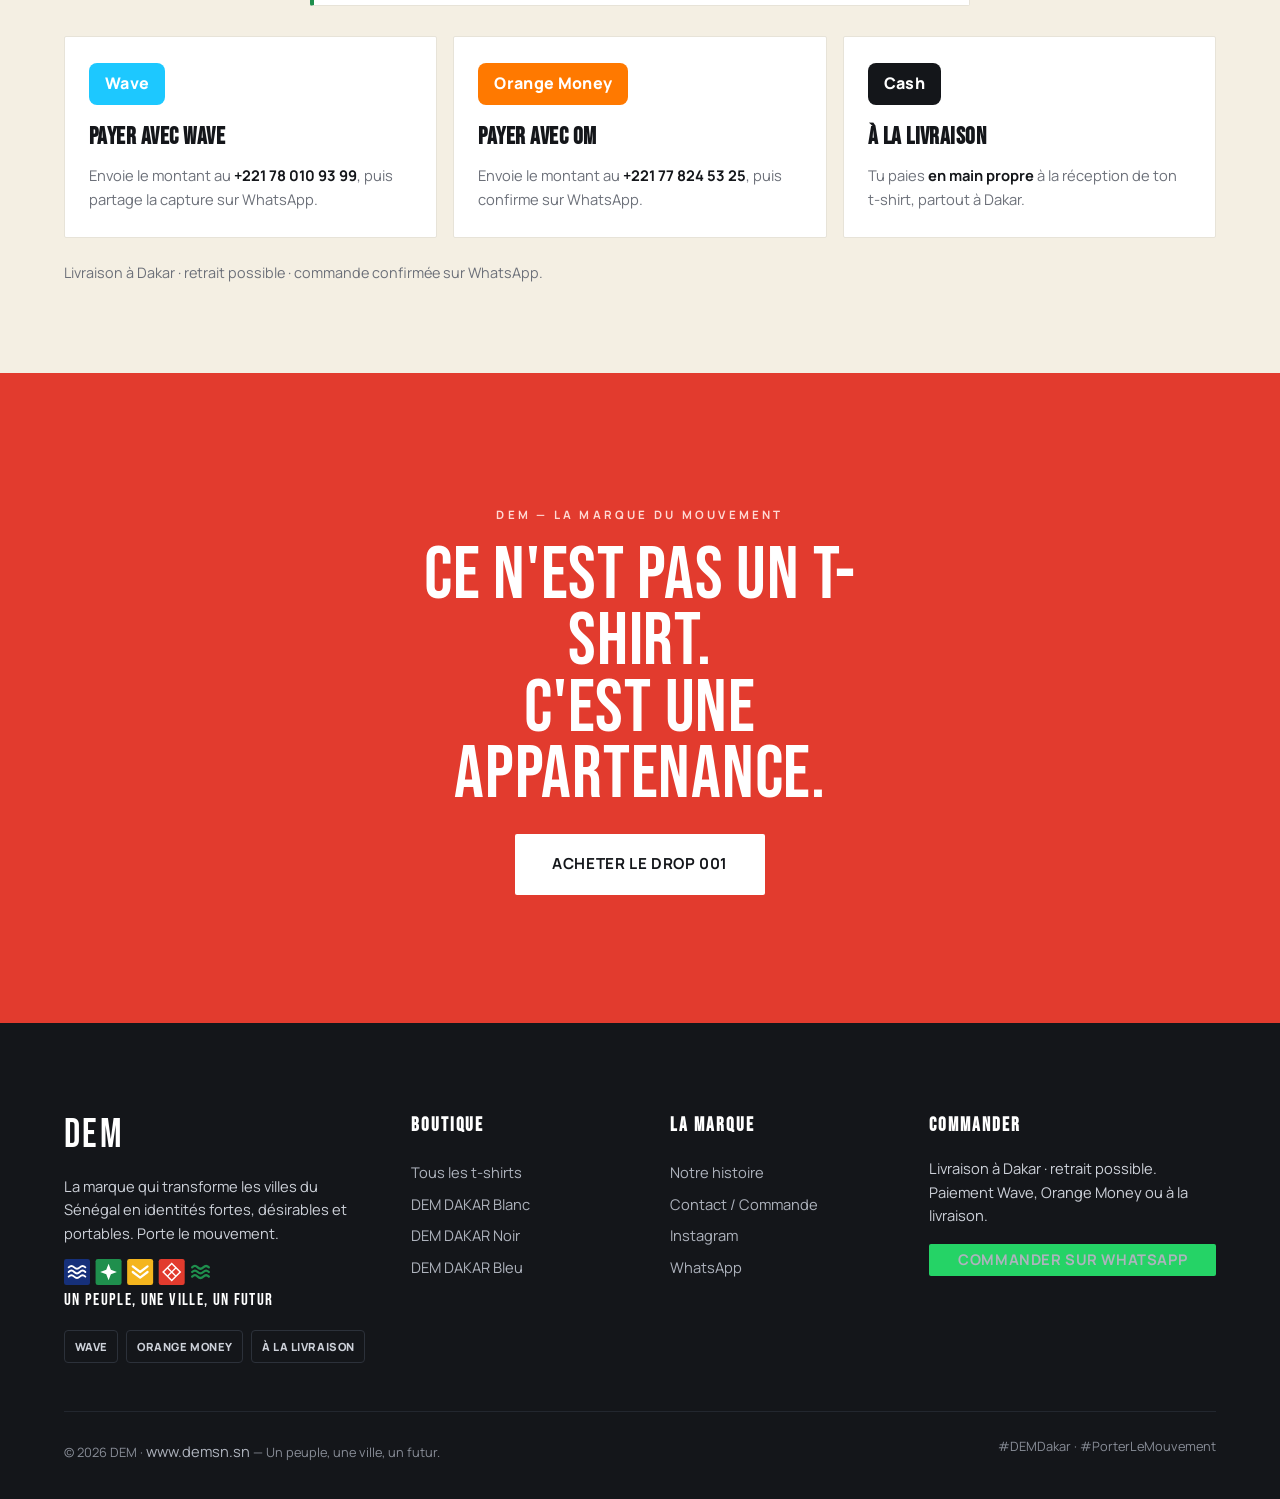
==== commit e2d5851f: "Hero: +3 photos lifestyle (femme aéroport, t-shirt vert, rue Dakar) + voyage = 8 slides, affichées e" ====
--- a/index.html
+++ b/index.html
@@ -100,9 +100,14 @@
     </div>
     <div class="hero__media">
       <div class="hero-slides">
-        <img class="hero-slide is-active" src="assets/lifestyle/hero-1.jpg?v=2" alt="Modèle portant le t-shirt DEM DAKAR bleu">
-        <img class="hero-slide" src="assets/lifestyle/hero-2.jpg?v=2" alt="Modèle portant le t-shirt DEM DAKAR blanc">
-        <img class="hero-slide" src="assets/lifestyle/hero-3.jpg?v=2" alt="Modèle assis portant le t-shirt DEM DAKAR bleu">
+        <img class="hero-slide is-active" src="assets/lifestyle/hero-1.jpg?v=3" alt="Modèle portant le t-shirt DEM DAKAR bleu">
+        <img class="hero-slide" src="assets/lifestyle/hero-4.jpg?v=3" alt="Femme portant le t-shirt DEM DAKAR blanc à l'aéroport">
+        <img class="hero-slide" src="assets/lifestyle/hero-2.jpg?v=3" alt="Modèle portant le t-shirt DEM DAKAR blanc">
+        <img class="hero-slide" src="assets/lifestyle/hero-5.jpg?v=3" alt="Homme portant le t-shirt DEM DAKAR vert">
+        <img class="hero-slide" src="assets/lifestyle/hero-3.jpg?v=3" alt="Modèle assis portant le t-shirt DEM DAKAR bleu">
+        <img class="hero-slide" src="assets/lifestyle/hero-6.jpg?v=3" alt="Homme portant le t-shirt DEM DAKAR blanc dans la rue à Dakar">
+        <img class="hero-slide" src="assets/lifestyle/travel-airport.jpg?v=3" alt="Femme portant DEM DAKAR à l'aéroport">
+        <img class="hero-slide" src="assets/lifestyle/travel-jet.jpg?v=3" alt="Homme portant le t-shirt DEM DAKAR bleu">
       </div>
       <div class="hero-dots" id="heroDots"></div>
     </div>
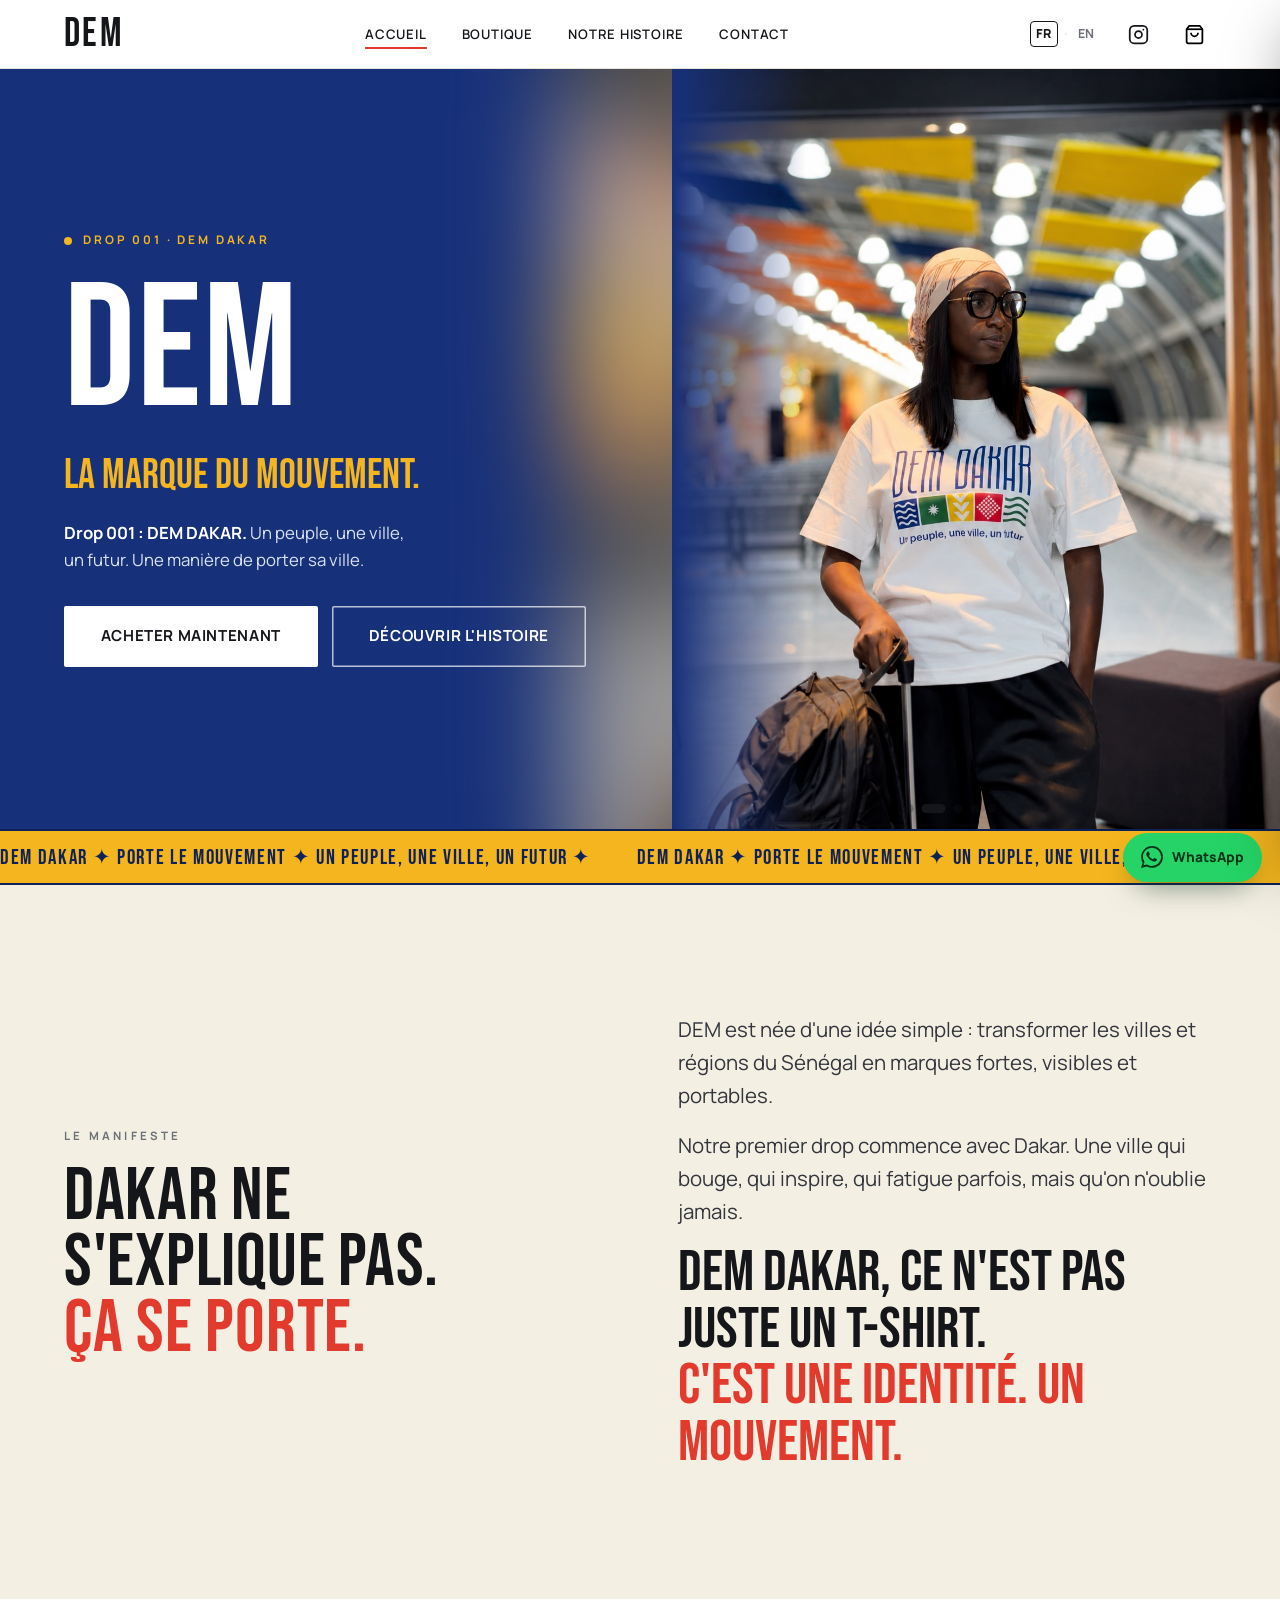
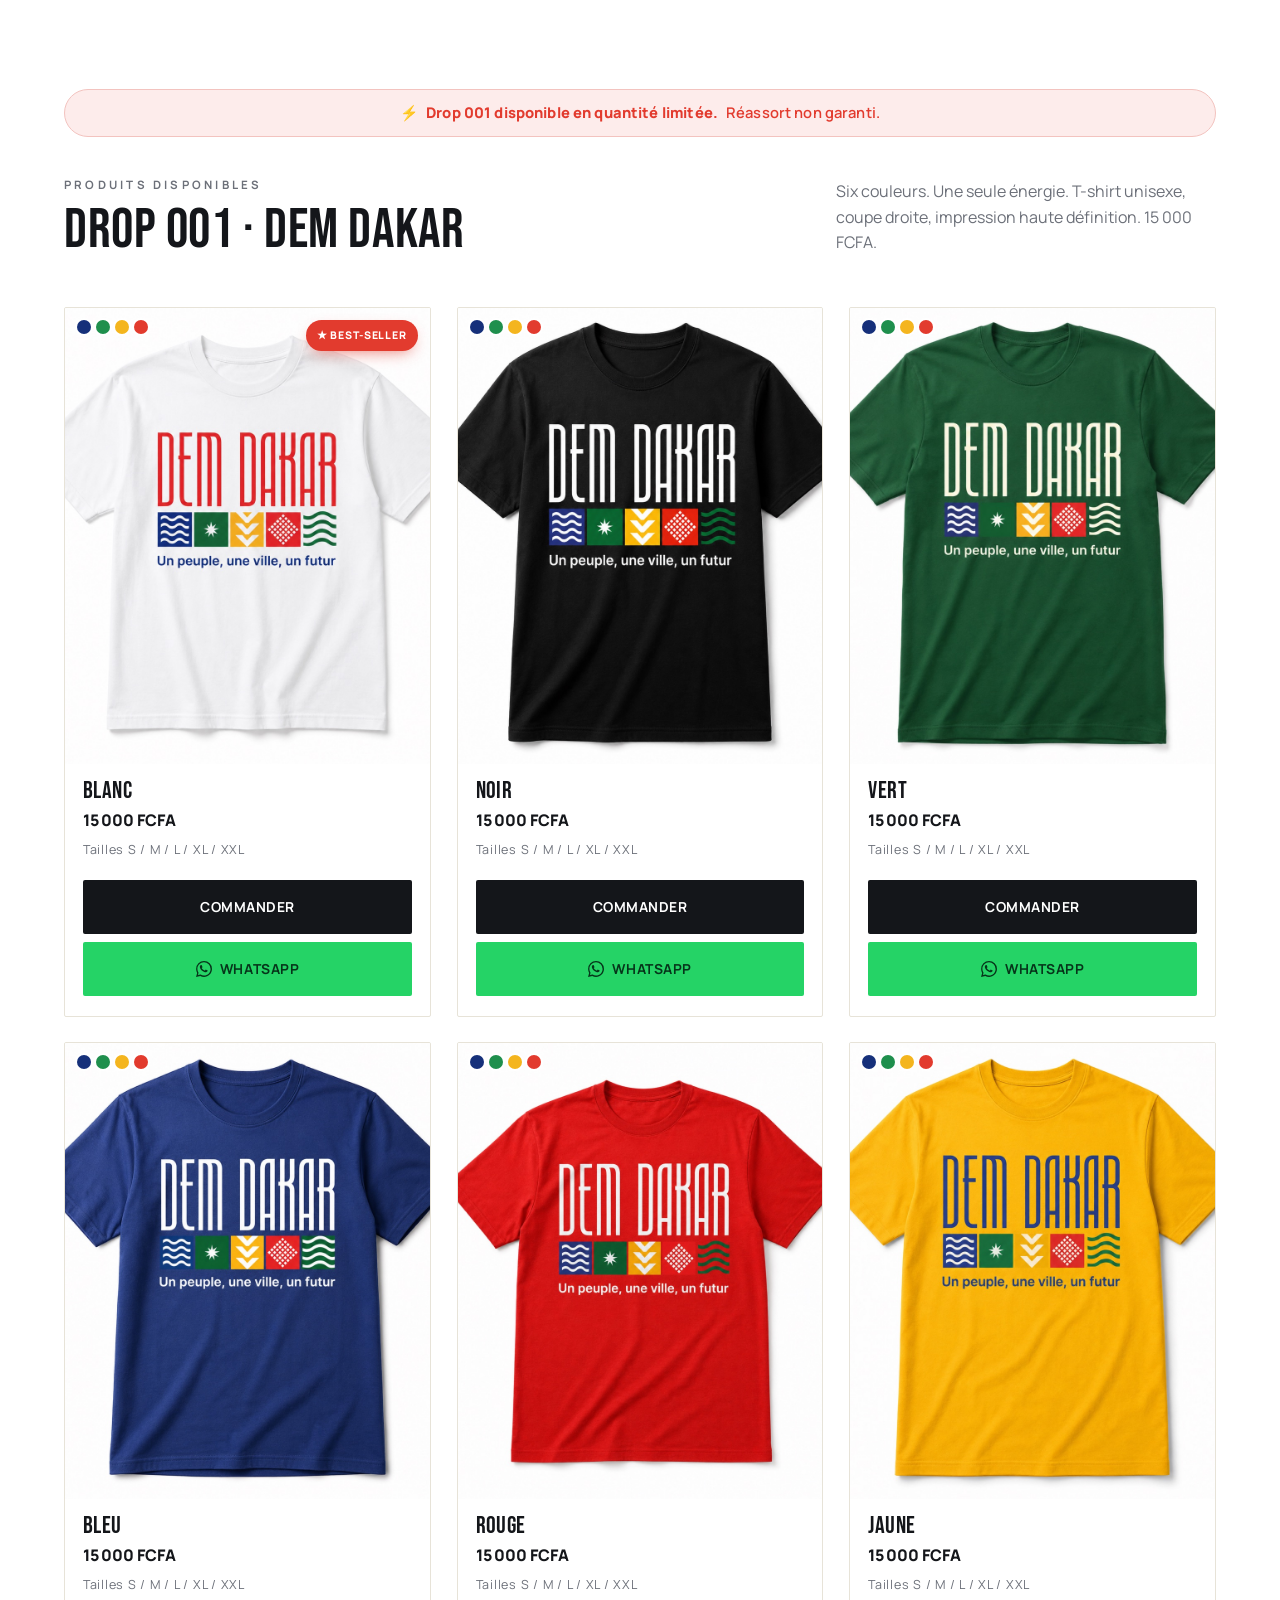
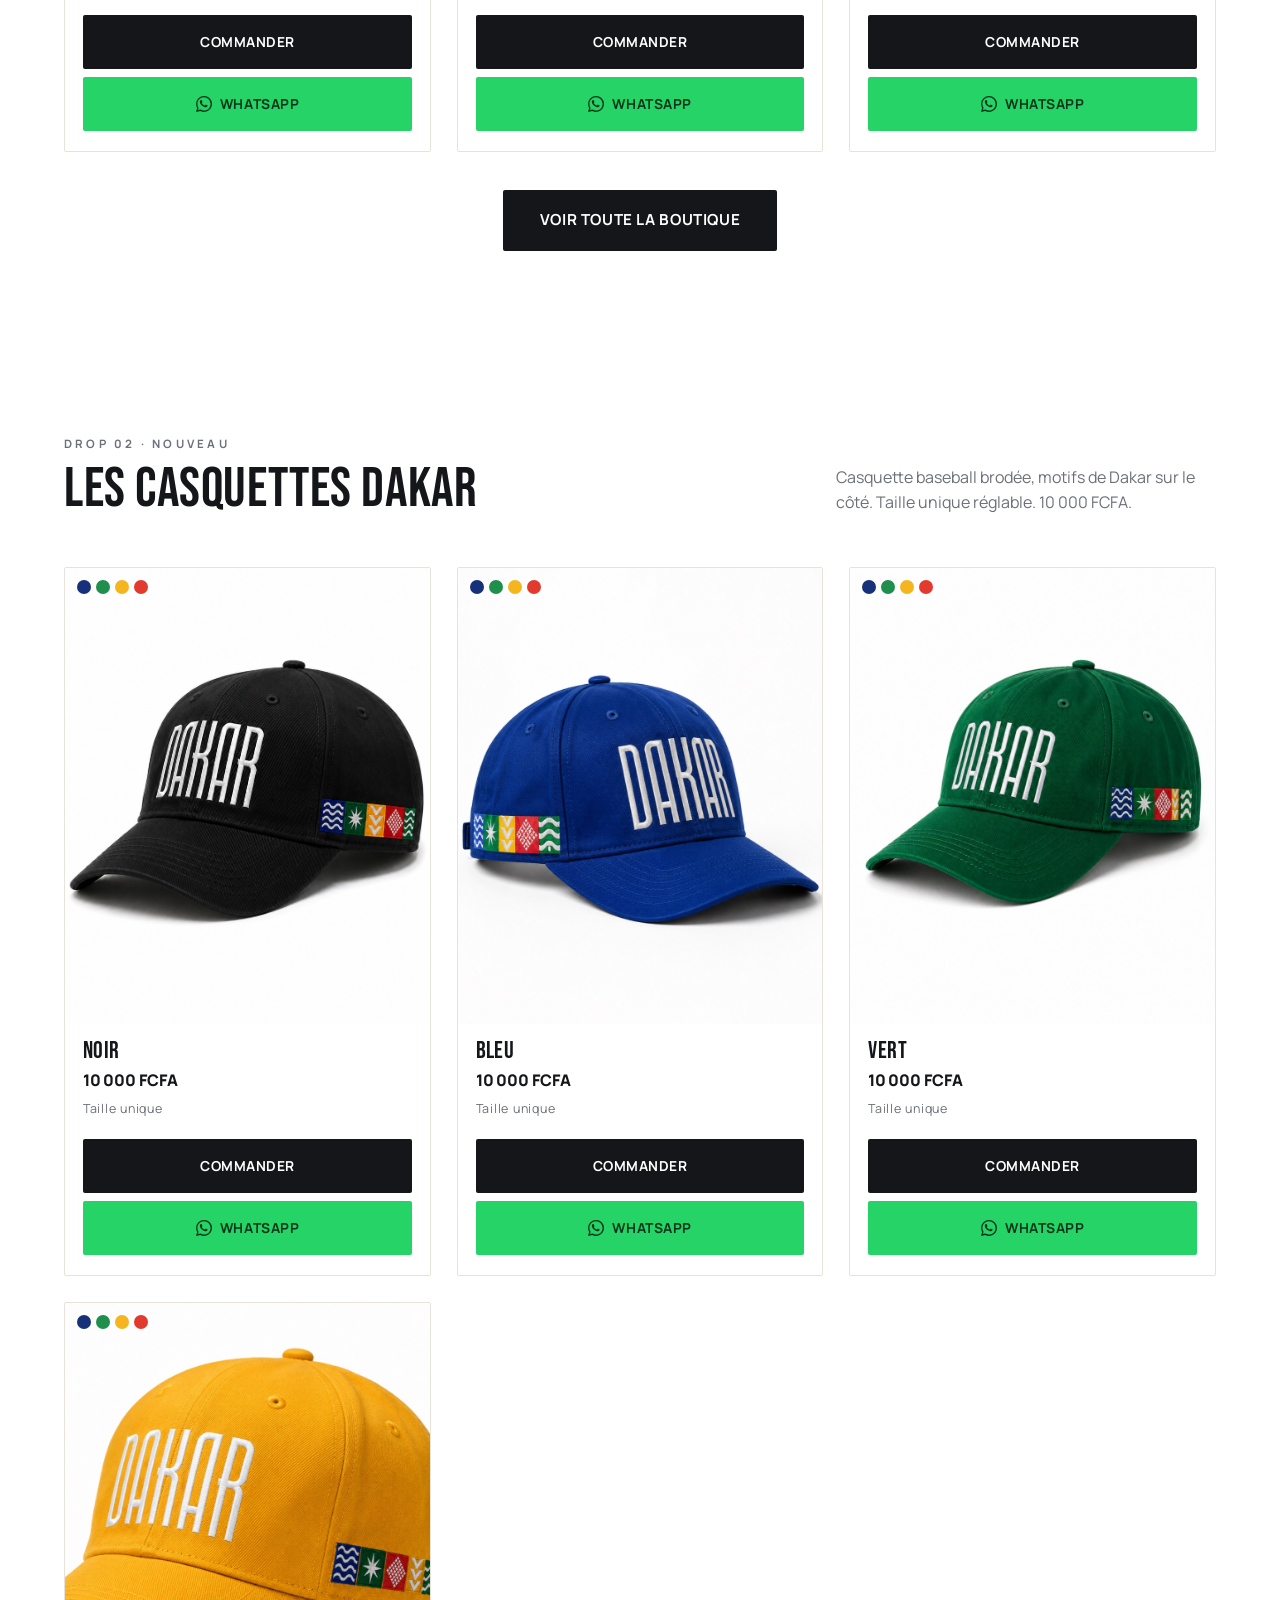
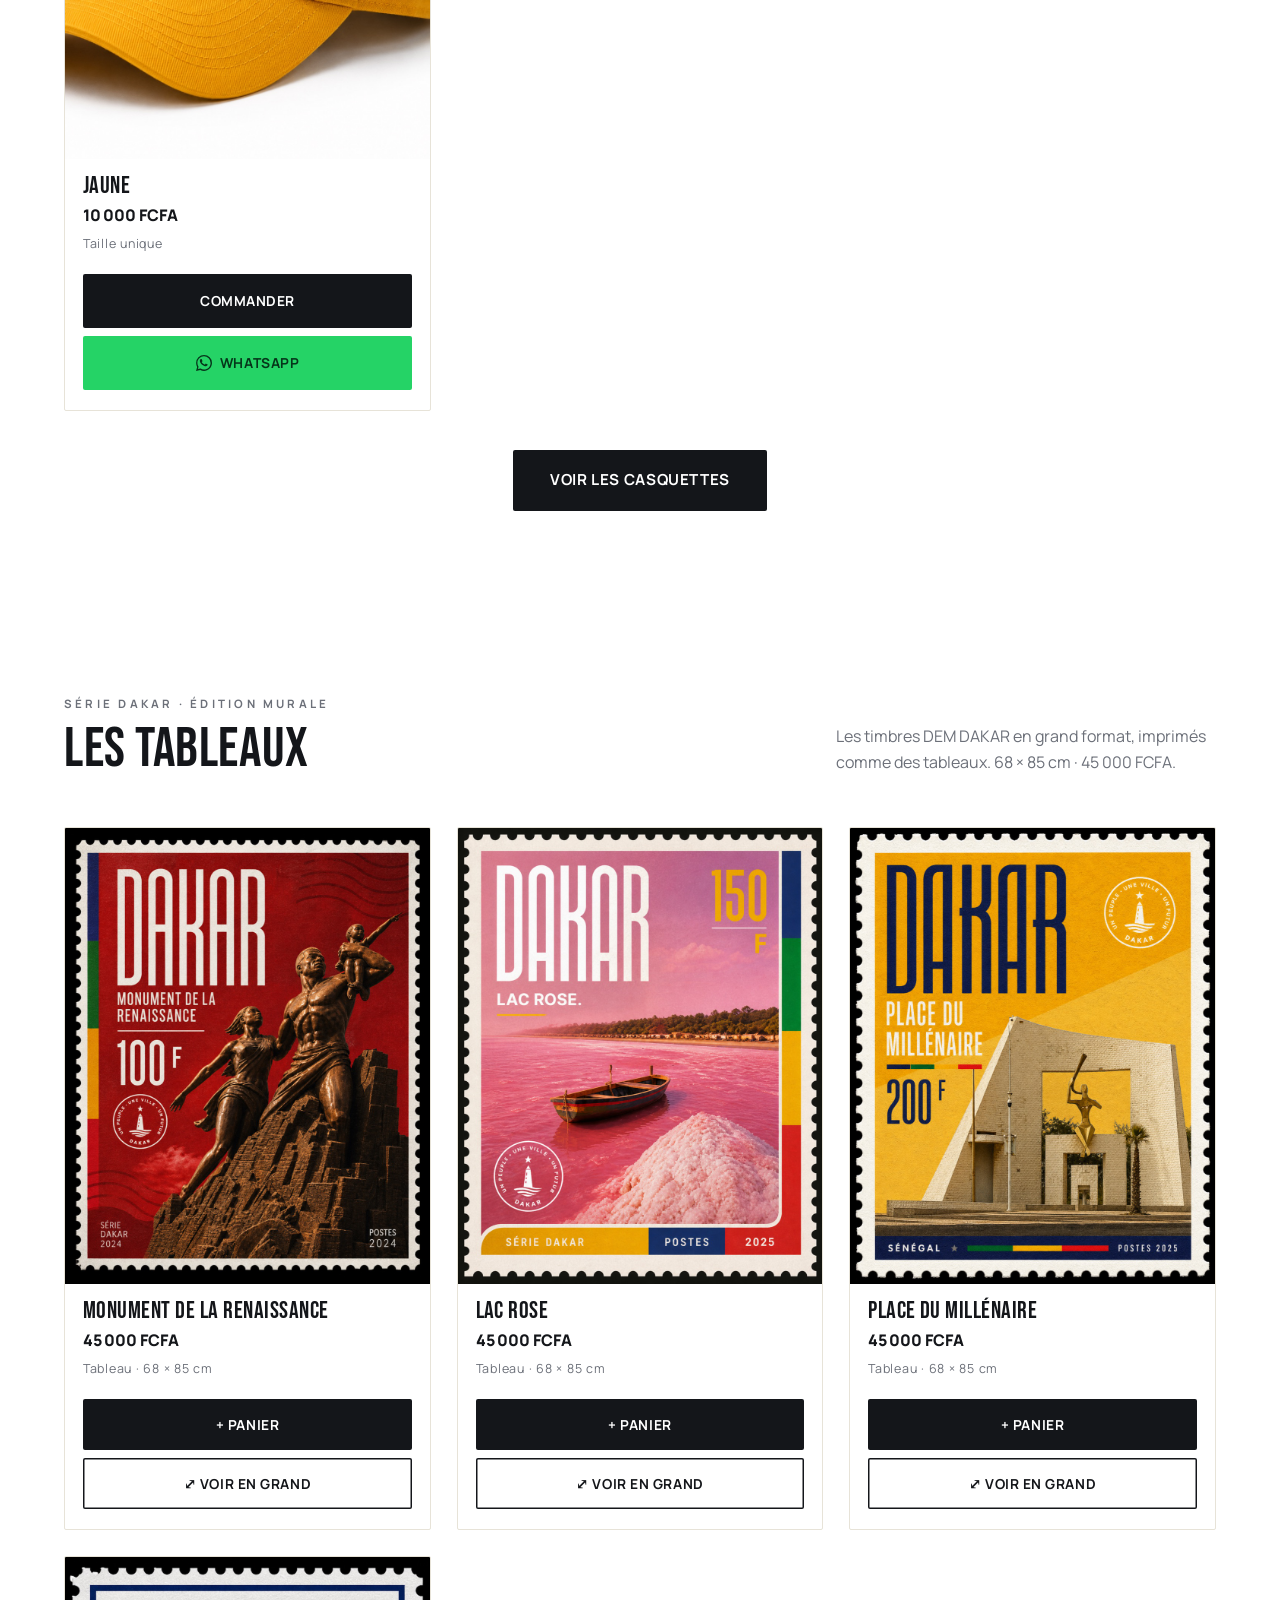
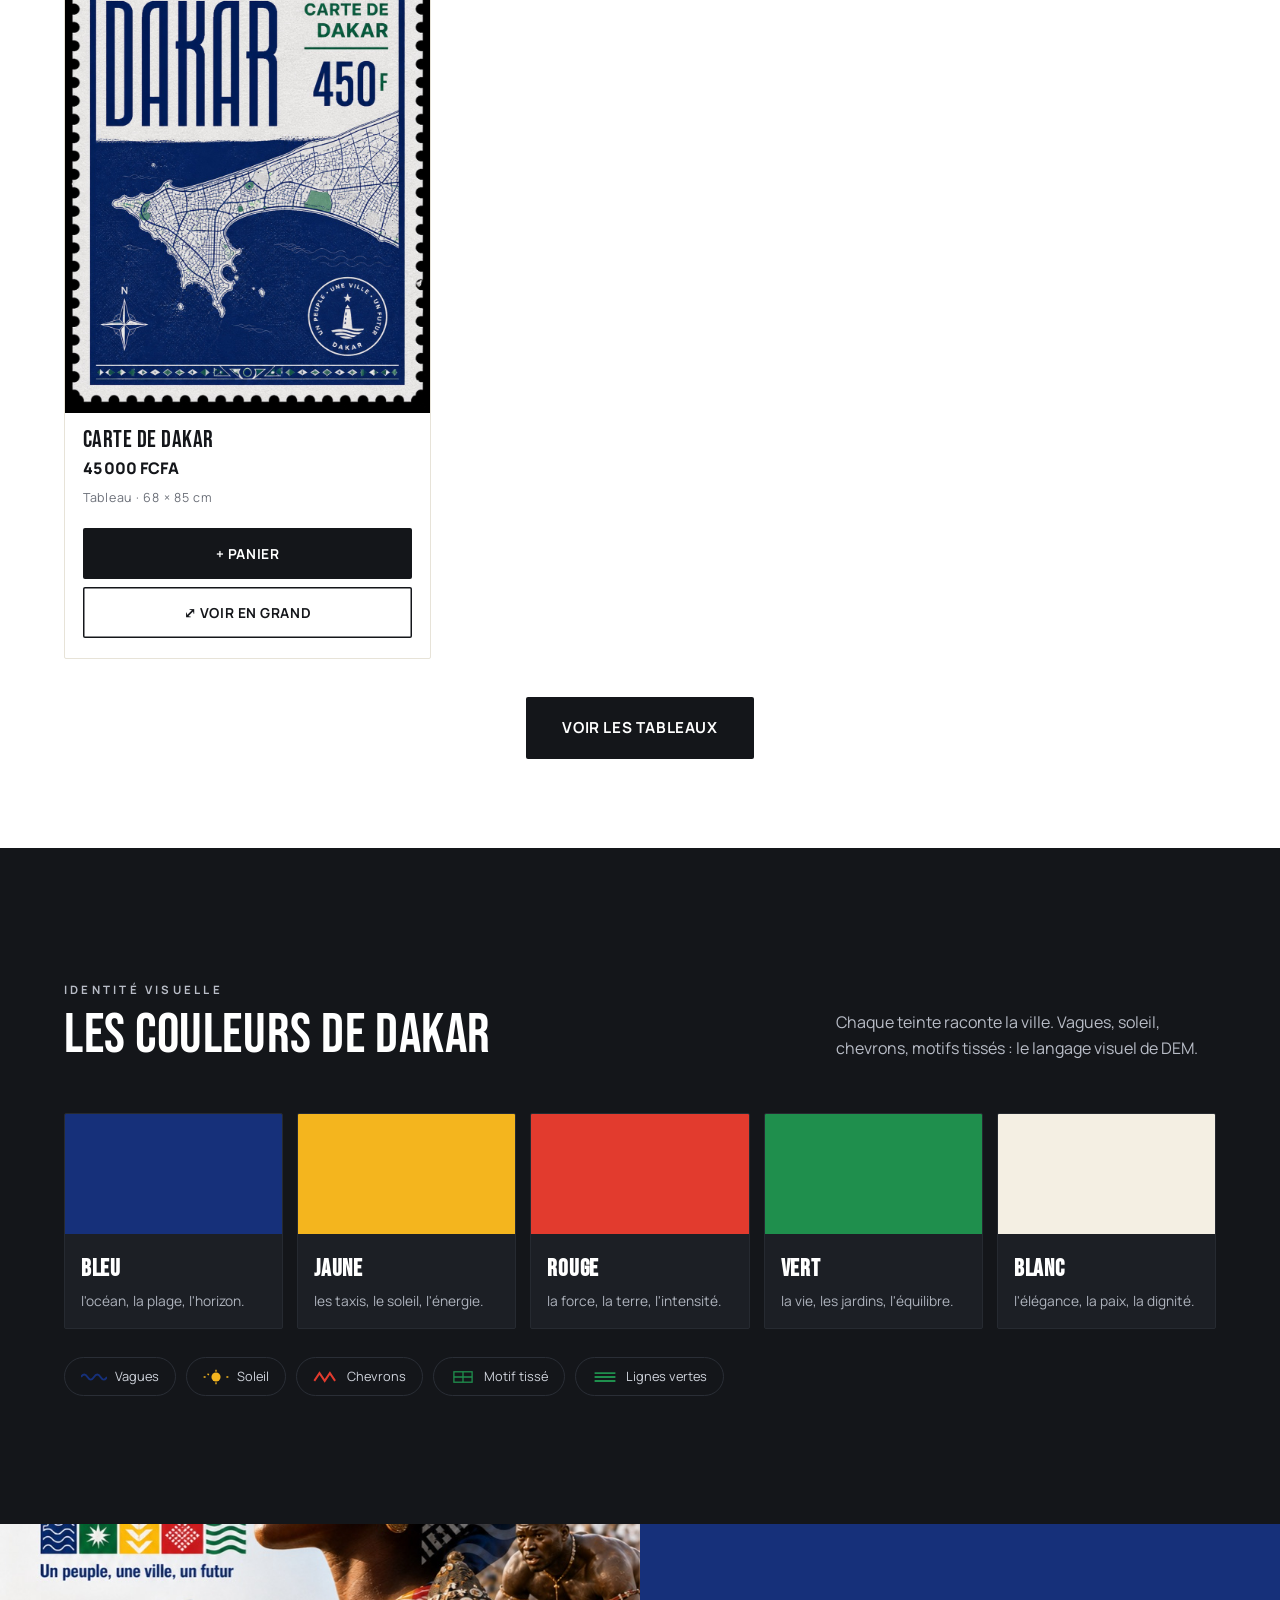
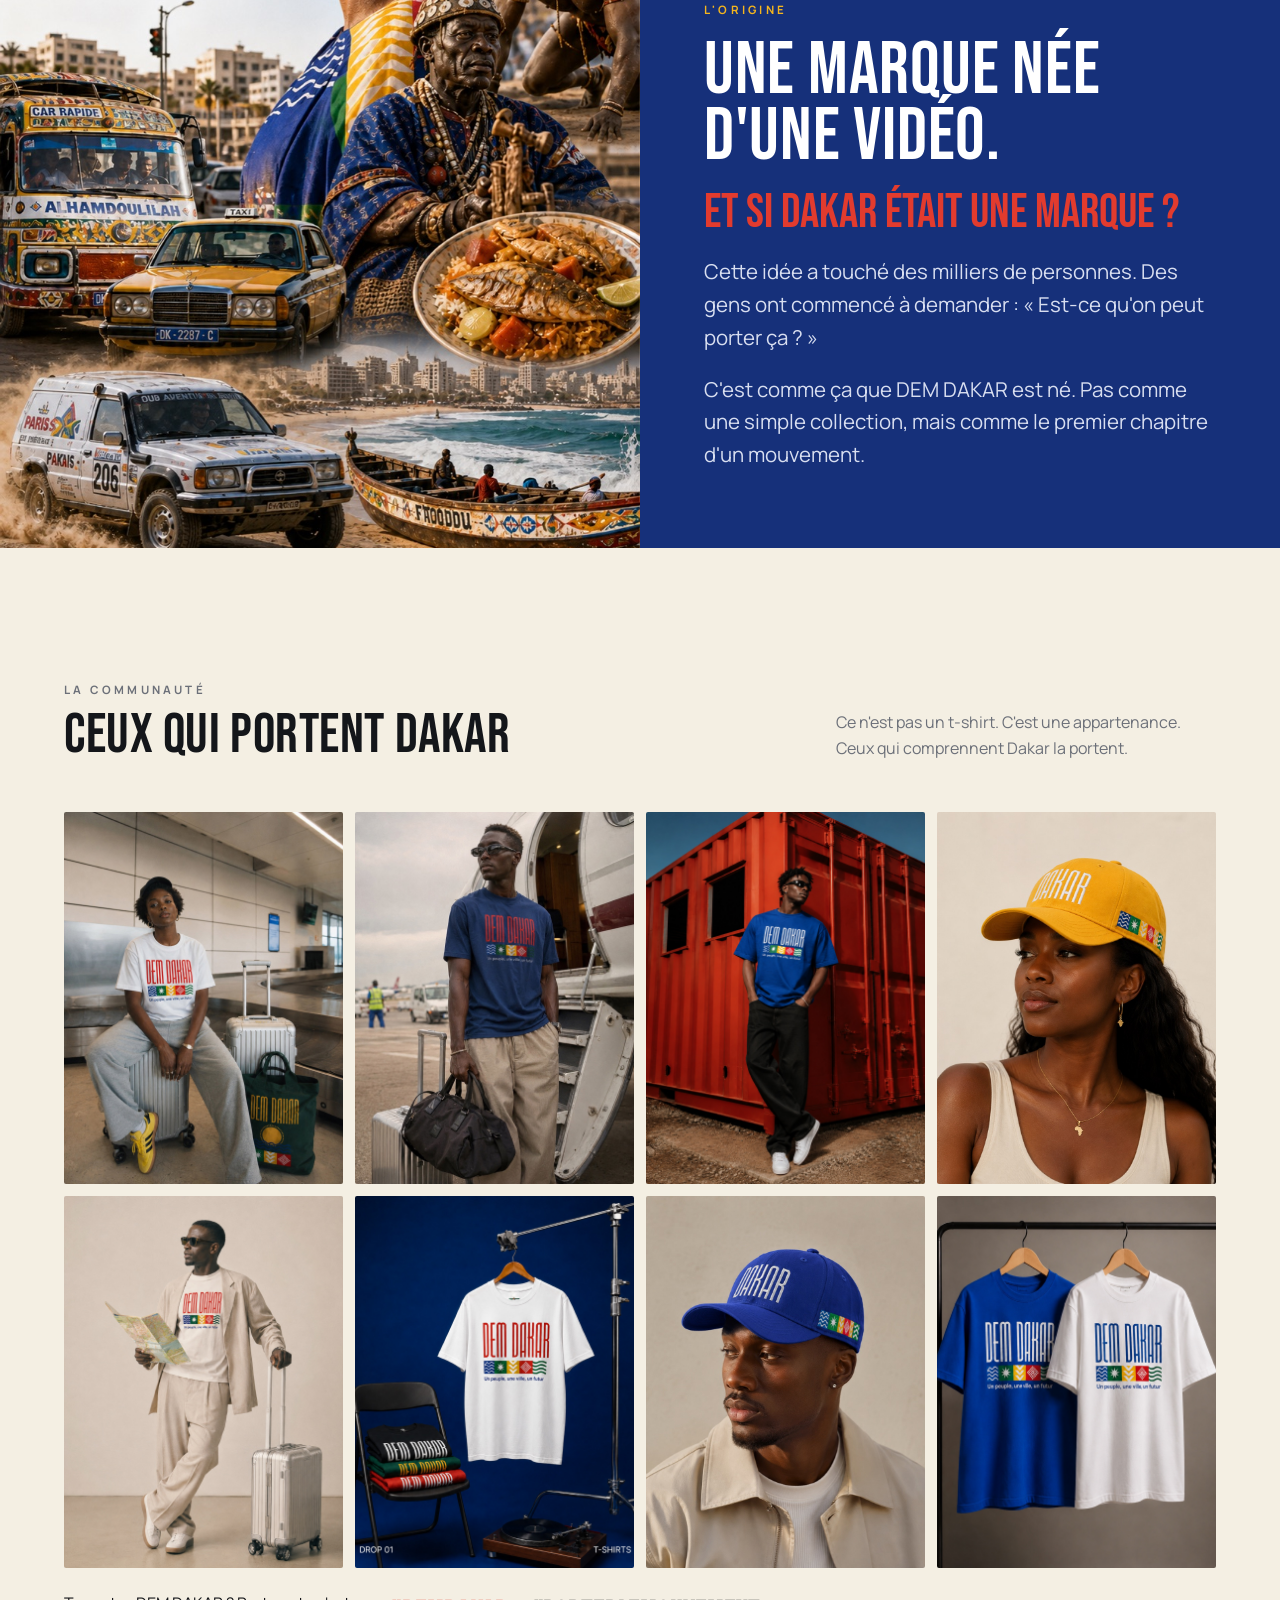
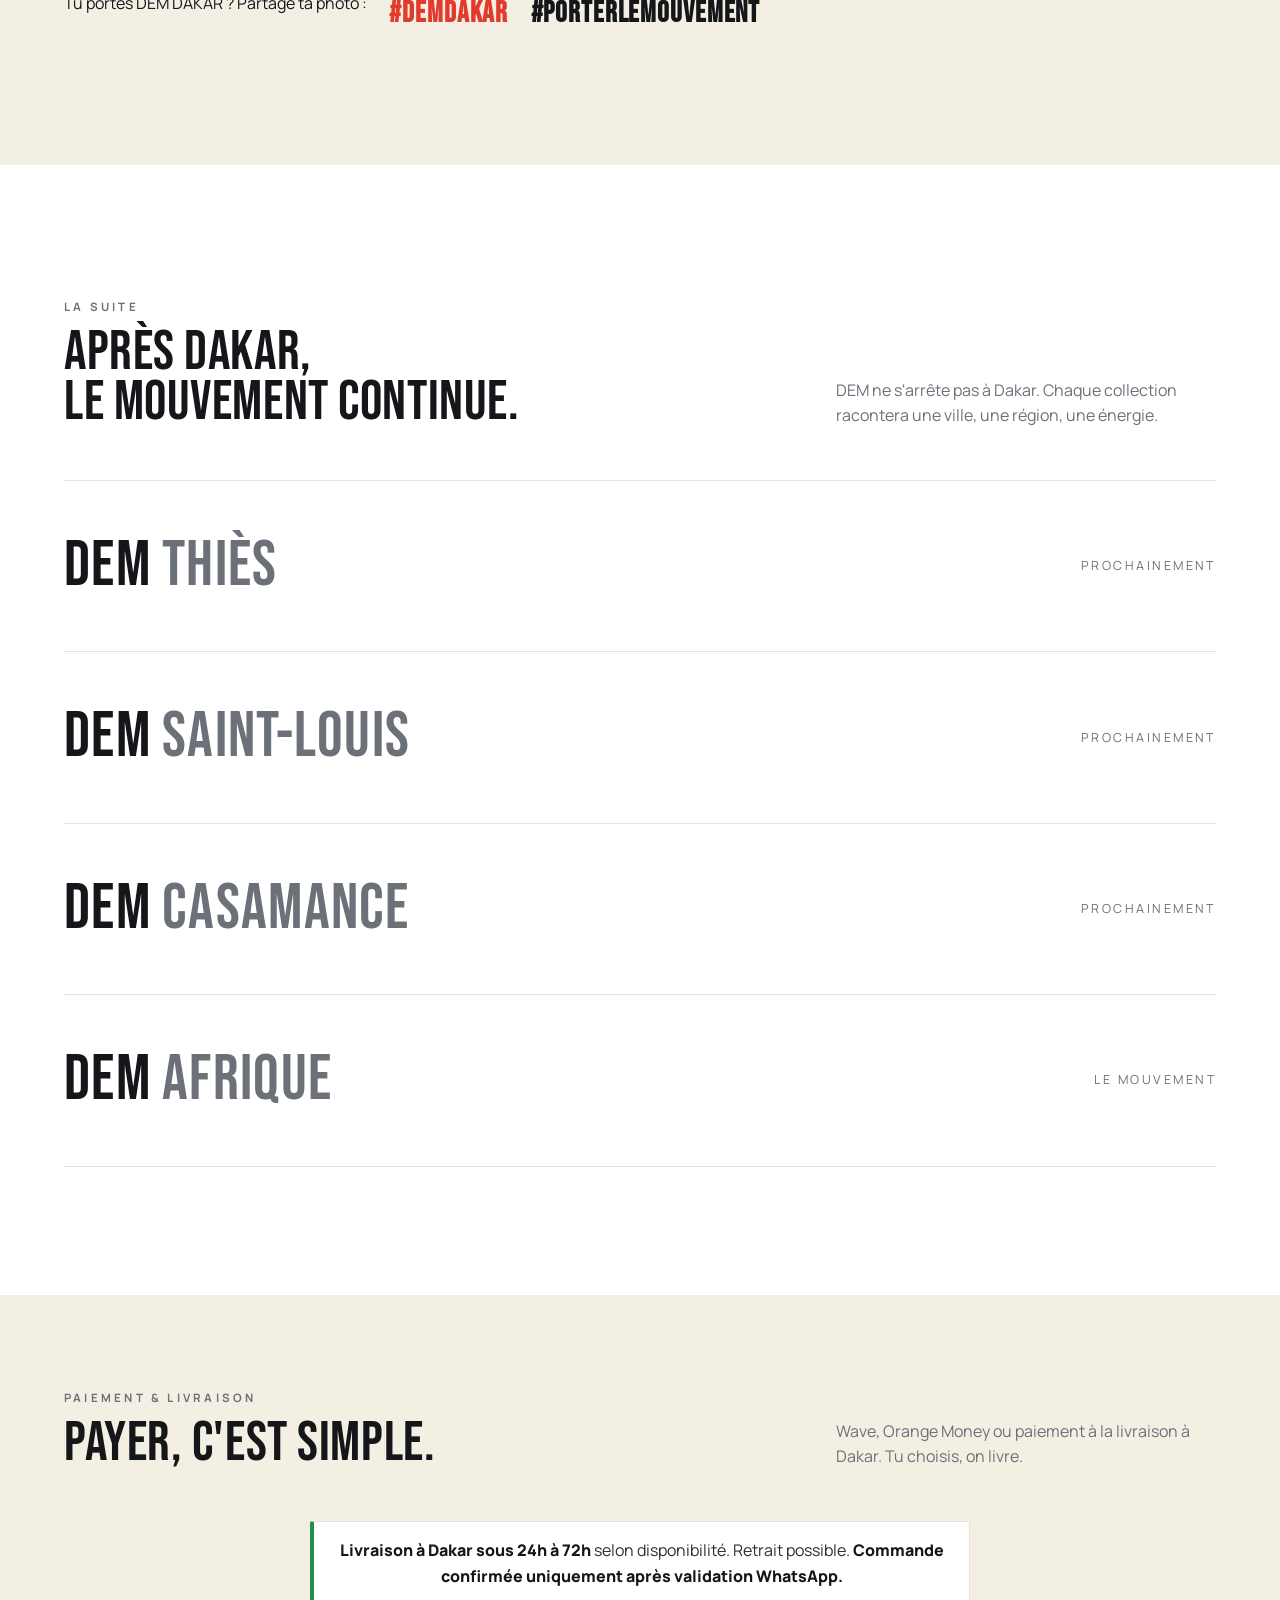
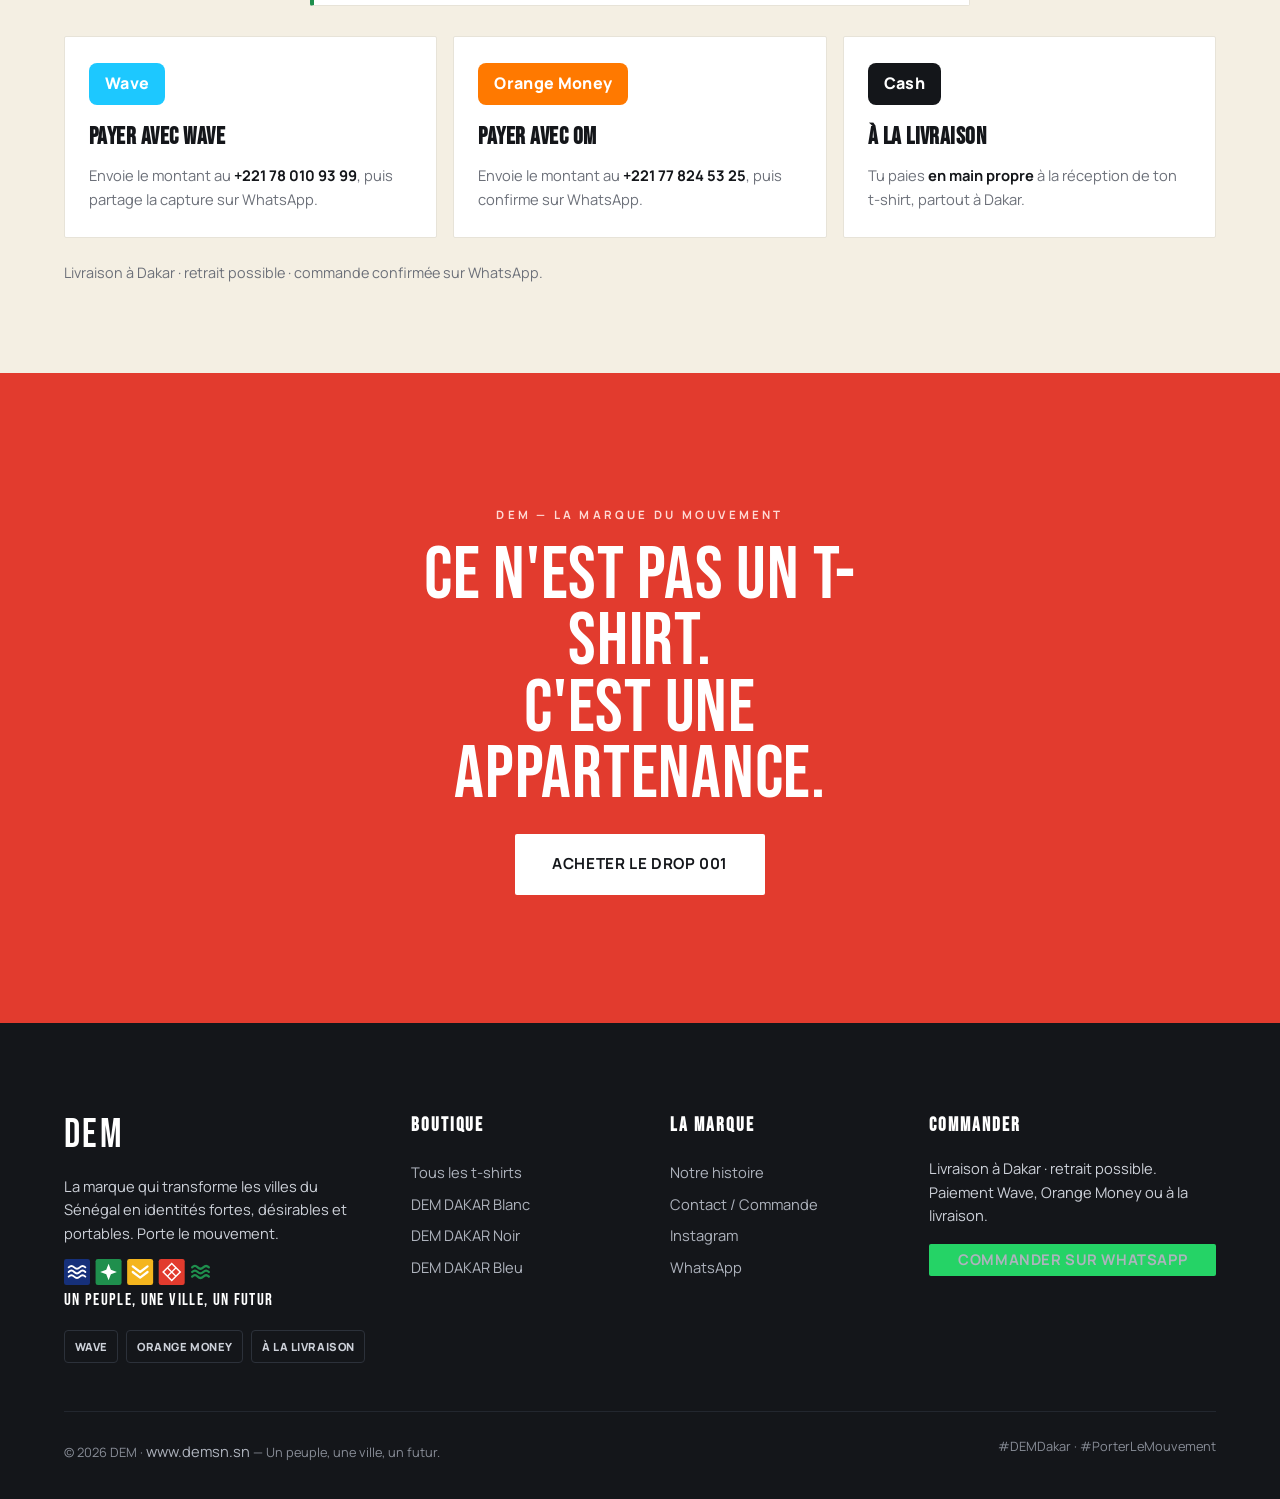
==== commit 595df874: "Hero: fond flou de la photo (plus de gris) + badge Best-seller sur le t-shirt blanc (FR+EN) Co-Autho" ====
--- a/index.html
+++ b/index.html
@@ -99,6 +99,7 @@
       </div>
     </div>
     <div class="hero__media">
+      <div class="hero-blur" id="heroBlur"></div>
       <div class="hero-slides">
         <img class="hero-slide is-active" src="assets/lifestyle/hero-1.jpg?v=3" alt="Modèle portant le t-shirt DEM DAKAR bleu">
         <img class="hero-slide" src="assets/lifestyle/hero-4.jpg?v=3" alt="Femme portant le t-shirt DEM DAKAR blanc à l'aéroport">
--- a/css/styles.css
+++ b/css/styles.css
@@ -566,3 +566,13 @@
 .pcard__media .pcard__zoom{position:absolute;inset:0;display:grid;place-items:center;color:#fff;font-size:2.2rem;background:rgba(20,22,26,.30);opacity:0;transition:opacity .25s}
 .pcard:hover .pcard__media--zoom .pcard__zoom{opacity:1}
 .timbres .grid-products .pcard__media{background:#fff}
+
+/* ---------- Hero : fond flou derrière les photos (plus de bandes grises) ---------- */
+.hero-blur{position:absolute;inset:0;z-index:0;background-size:cover;background-position:center;filter:blur(38px) brightness(.82) saturate(1.08);transform:scale(1.35);transition:background-image .5s var(--ease)}
+.hero__media .hero-slides{position:absolute;inset:0;z-index:1}
+.hero__media::after{z-index:2}
+.hero-dots{z-index:3}
+
+/* ---------- Badge Best-seller ---------- */
+.pcard__badge{position:absolute;top:12px;right:12px;z-index:3;background:var(--red);color:#fff;font-weight:800;font-size:.66rem;letter-spacing:.08em;text-transform:uppercase;padding:.42rem .7rem;border-radius:40px;box-shadow:0 6px 16px -6px rgba(226,59,46,.7);white-space:nowrap}
+.pd-badge{display:inline-block;background:var(--red);color:#fff;font-weight:800;font-size:.68rem;letter-spacing:.08em;text-transform:uppercase;padding:.35rem .7rem;border-radius:40px;margin-left:.5rem;vertical-align:middle}
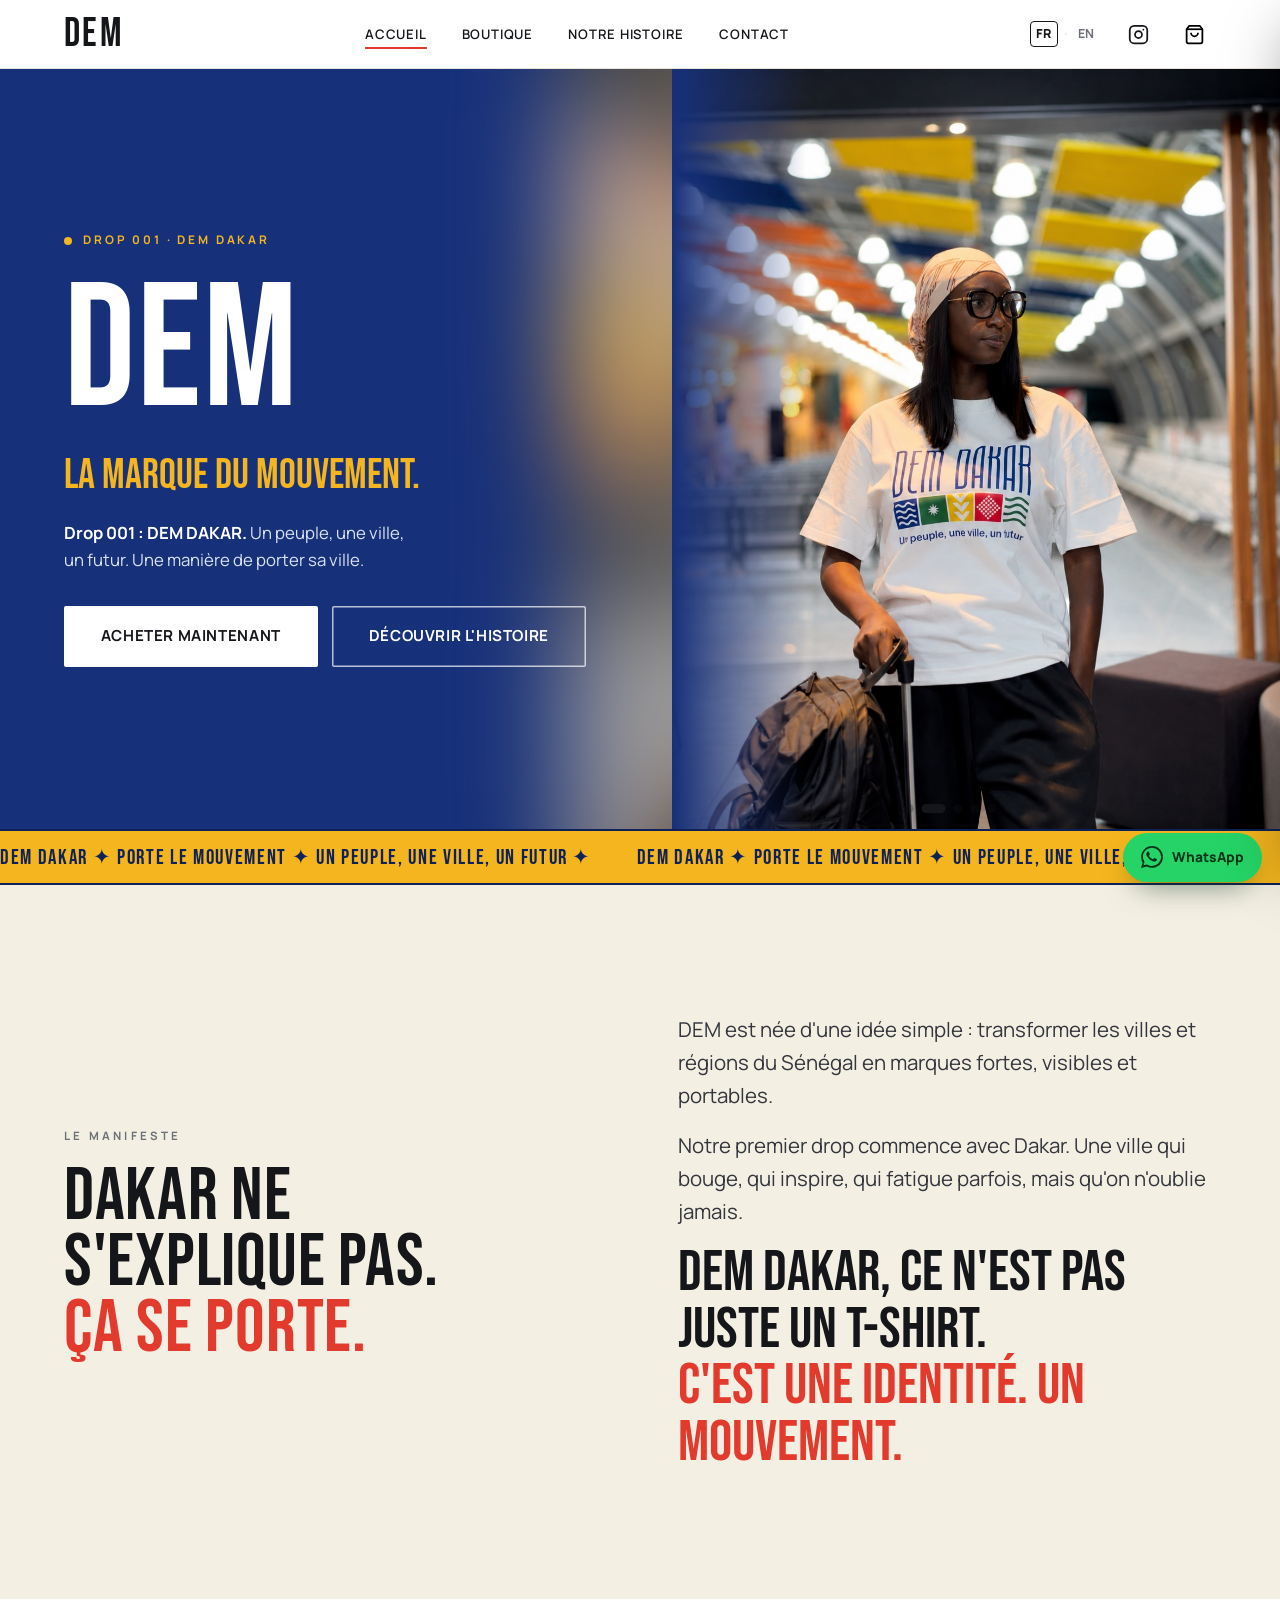
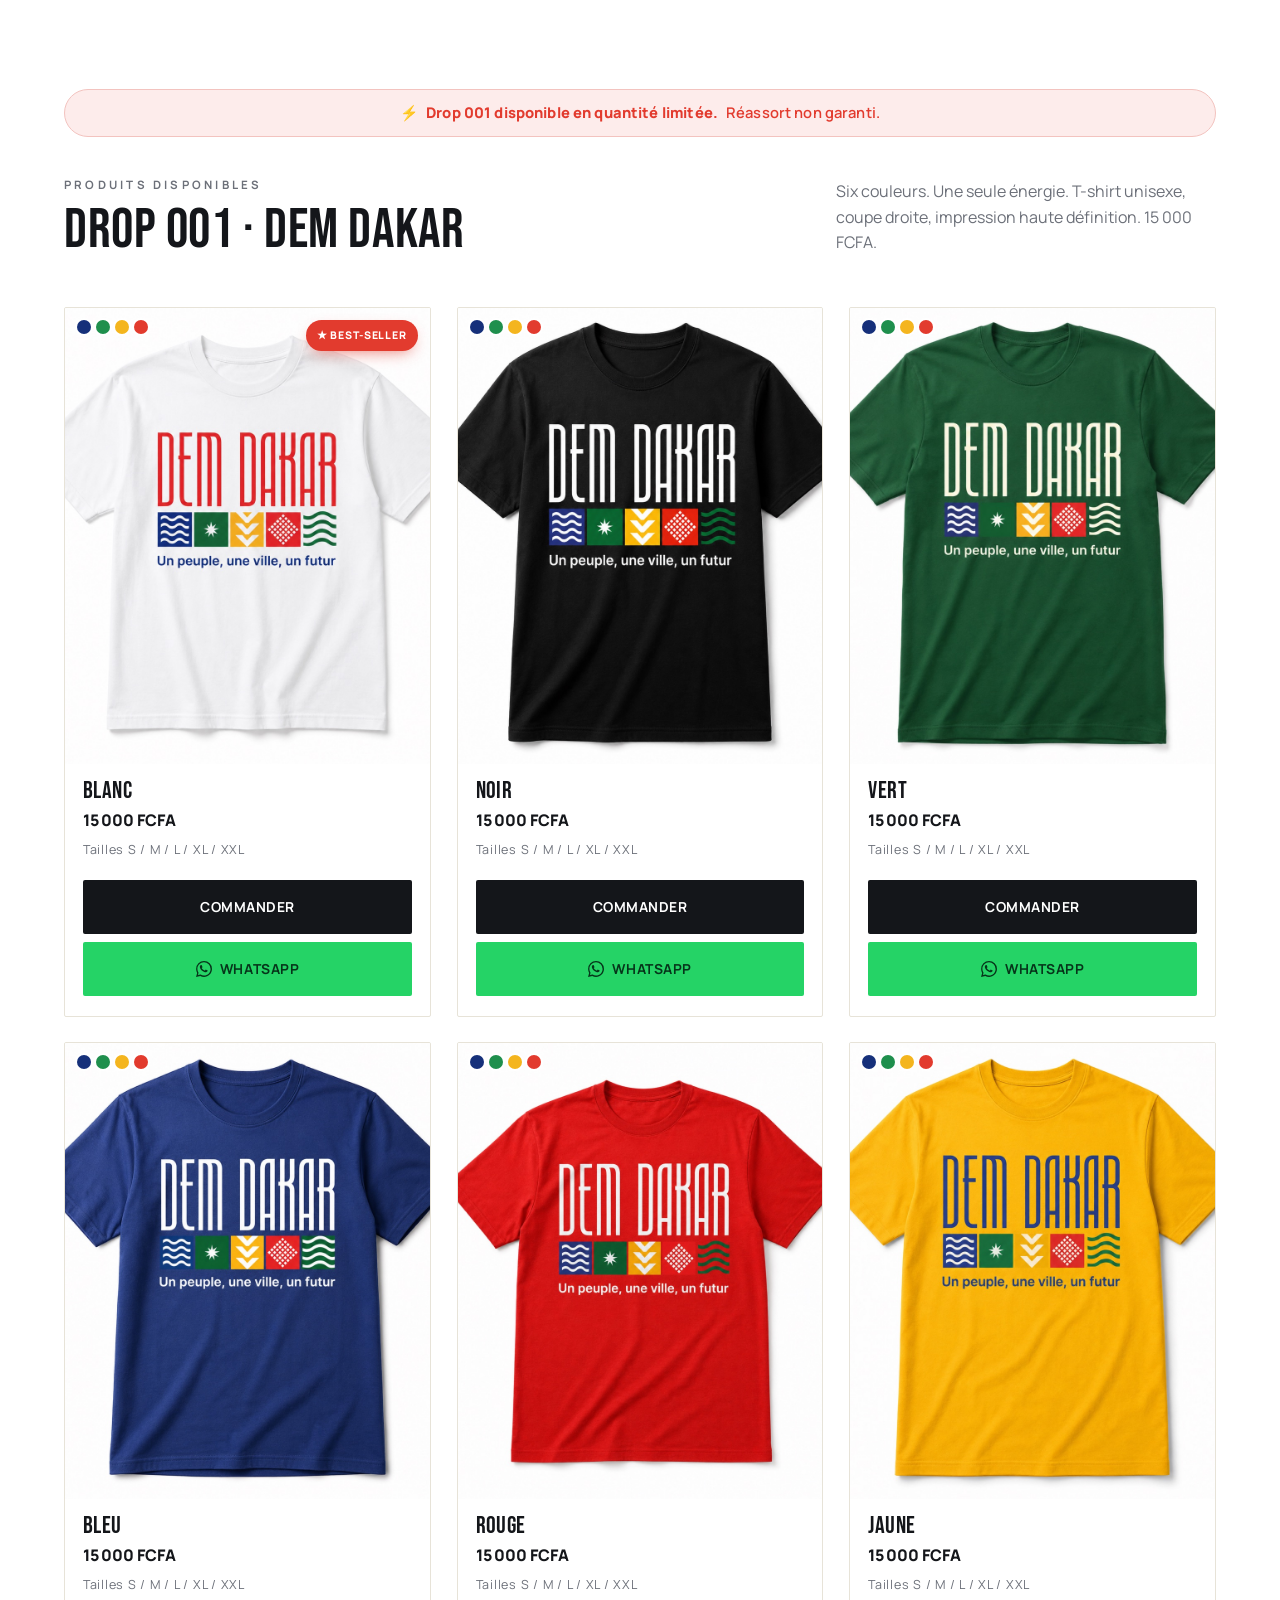
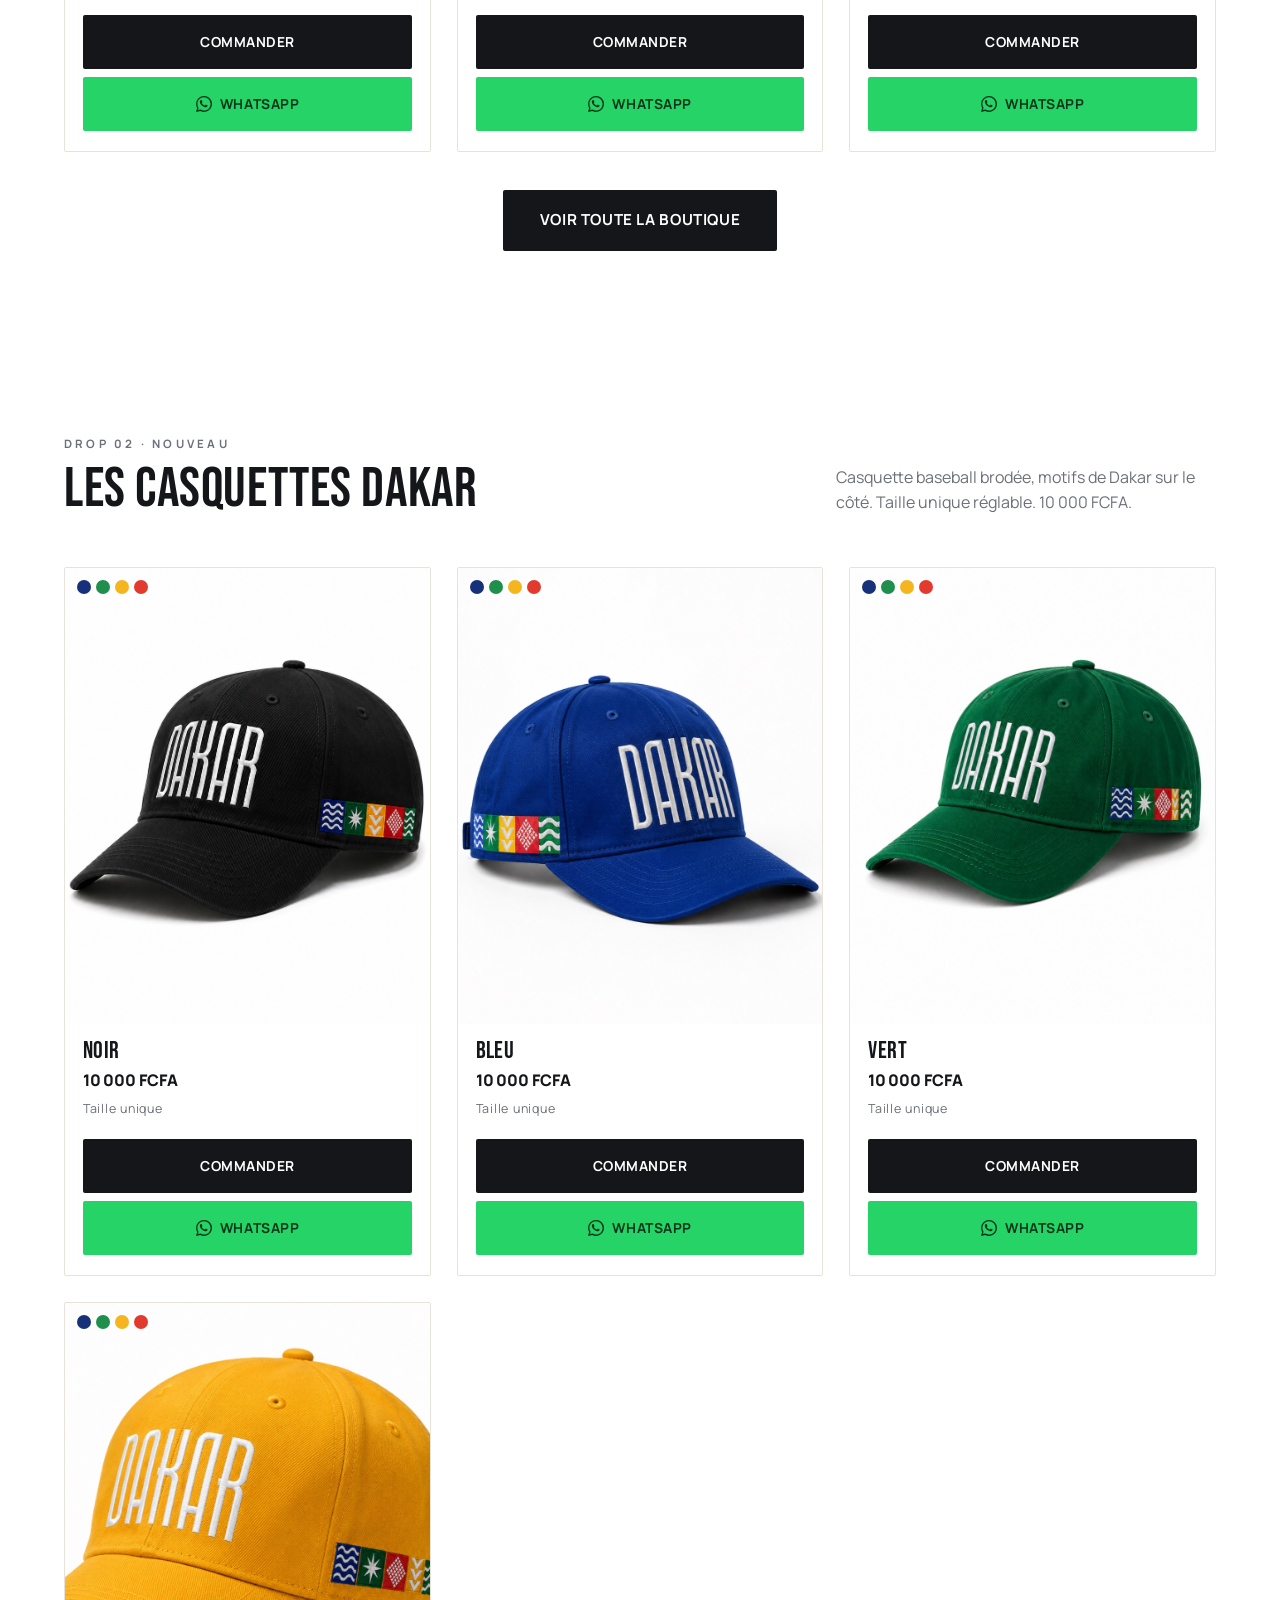
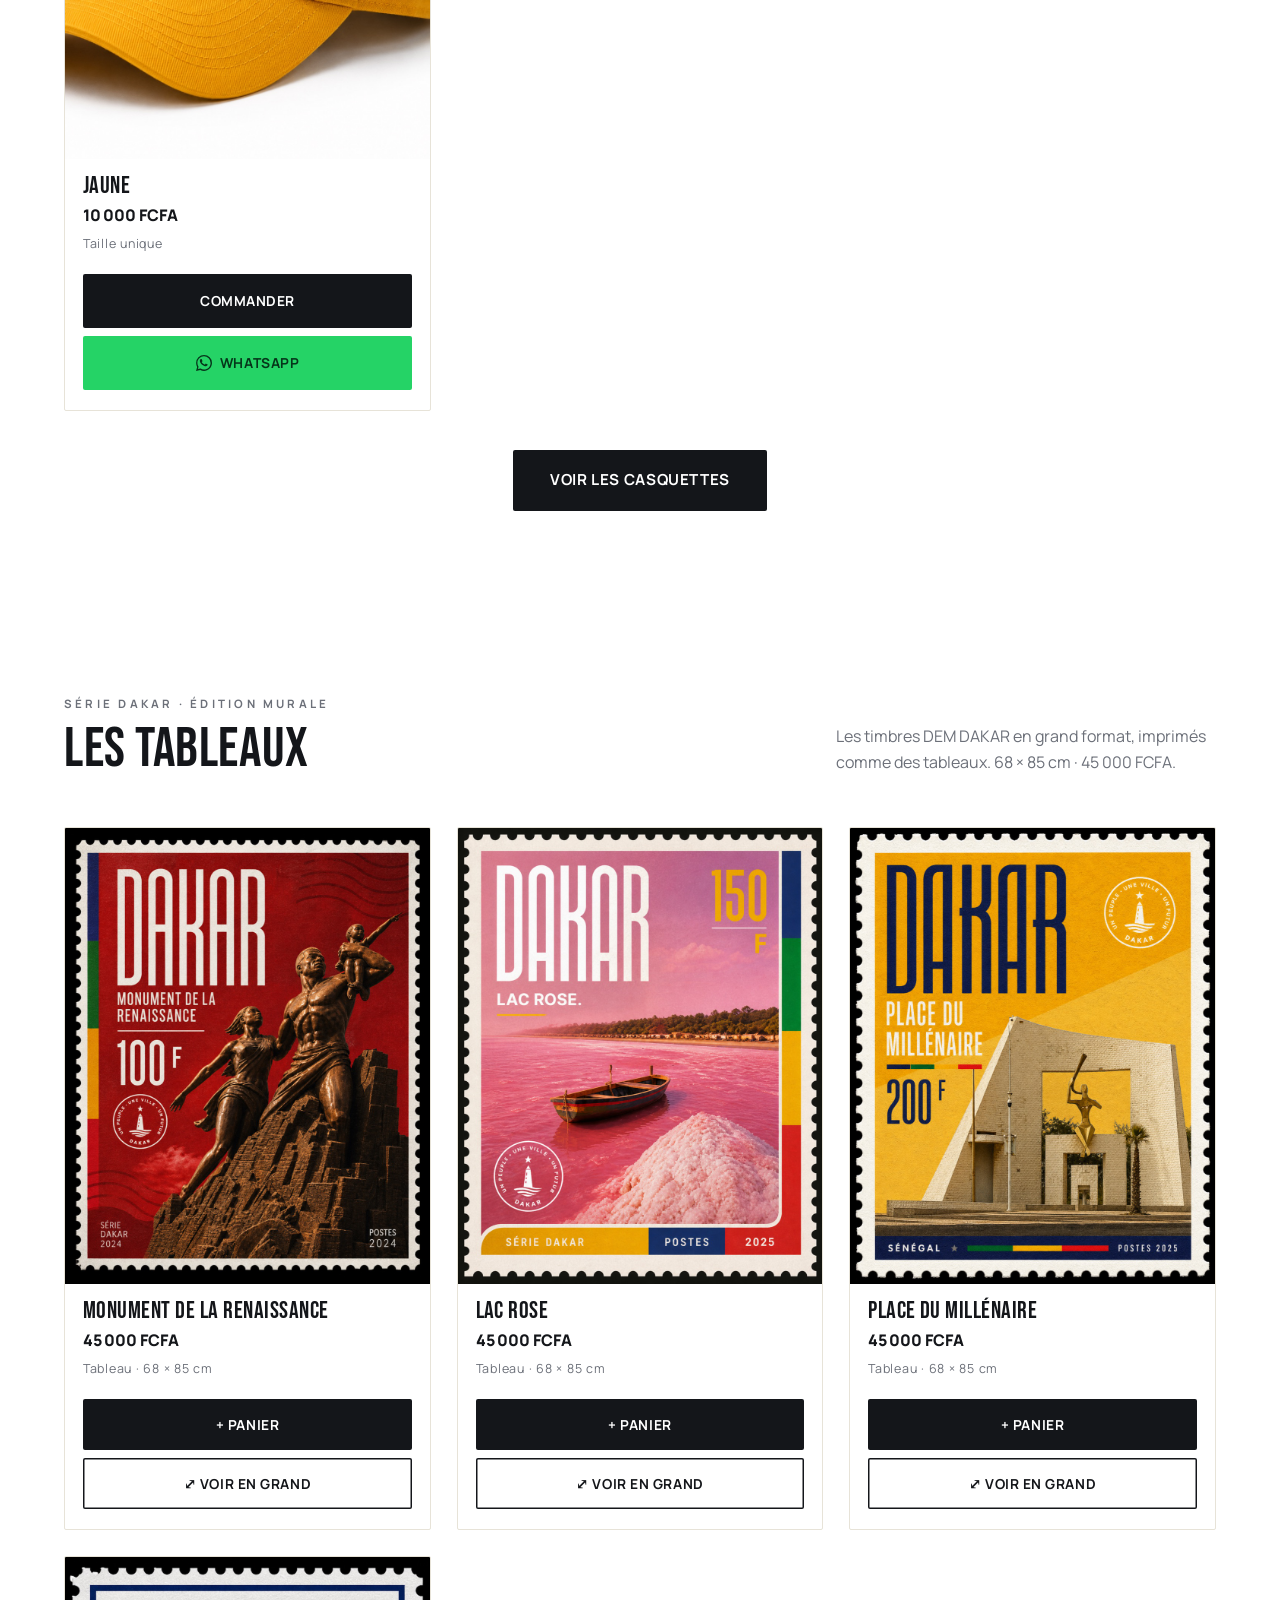
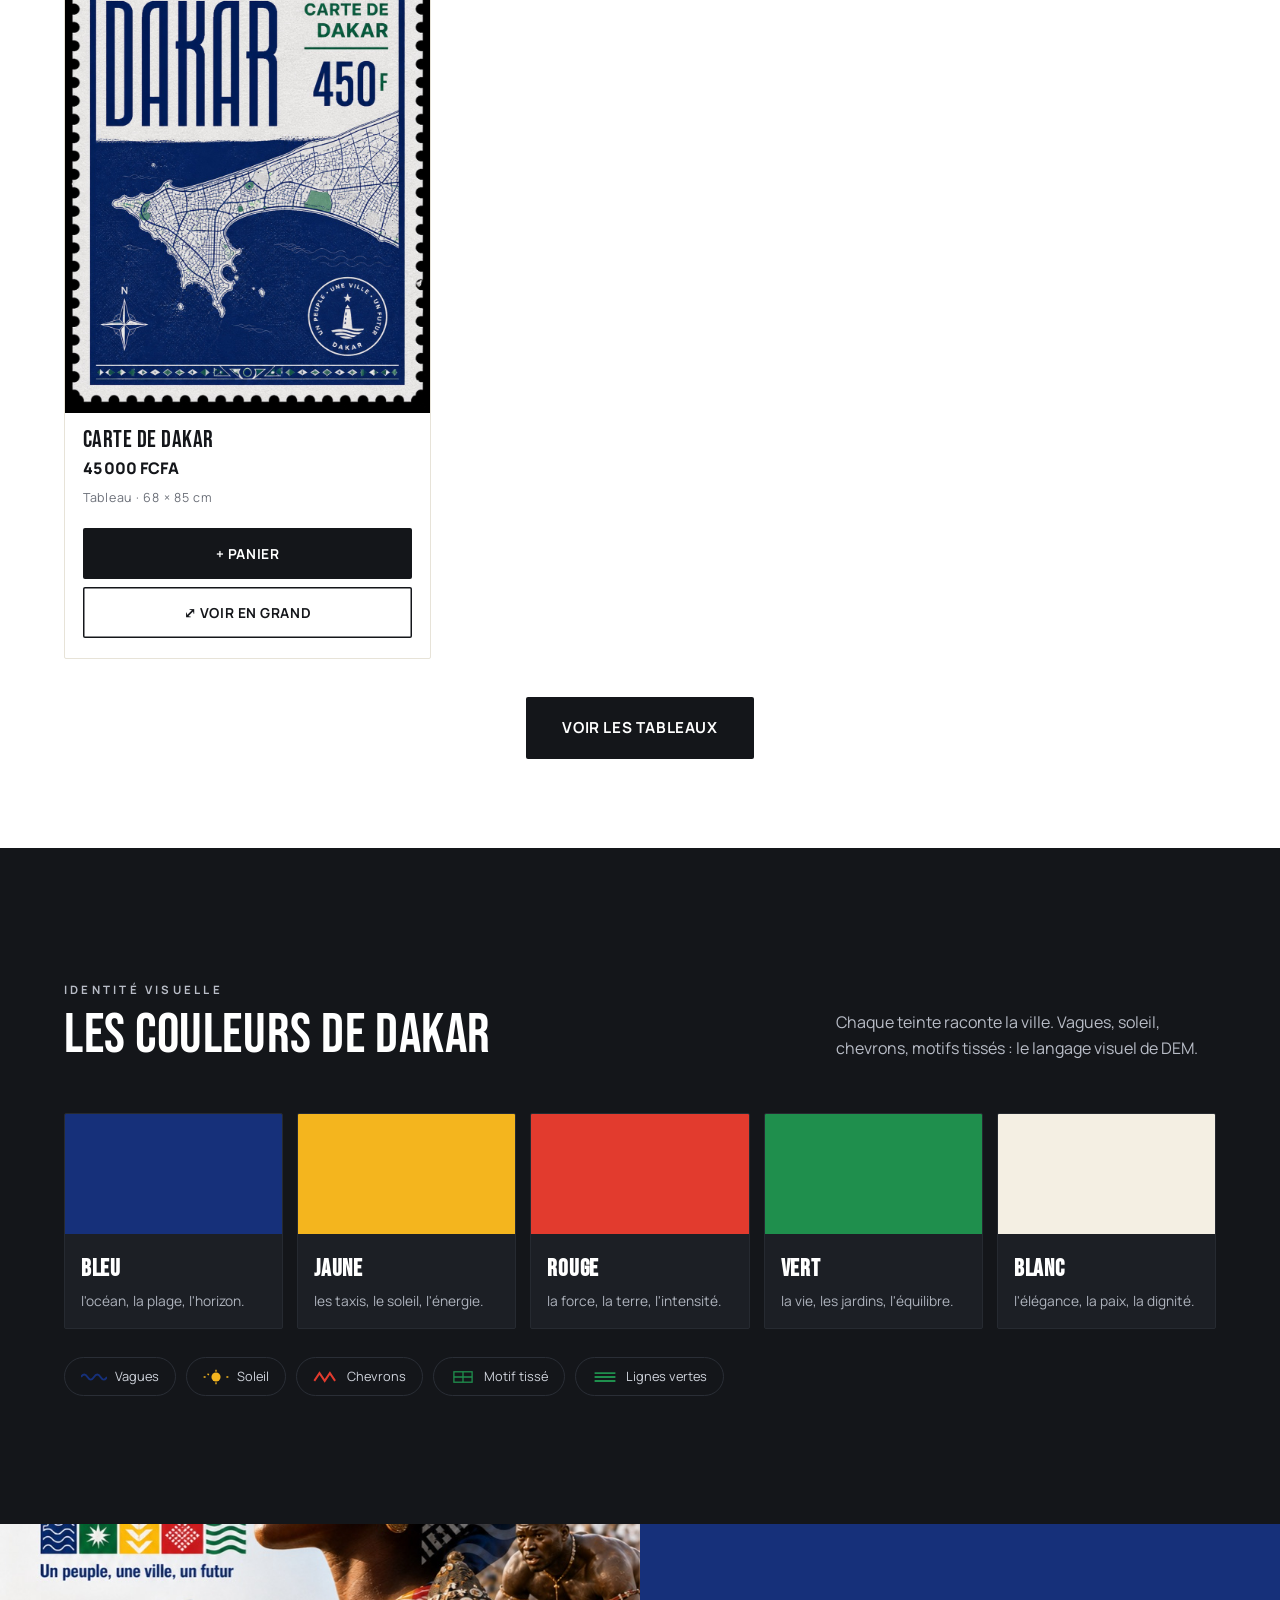
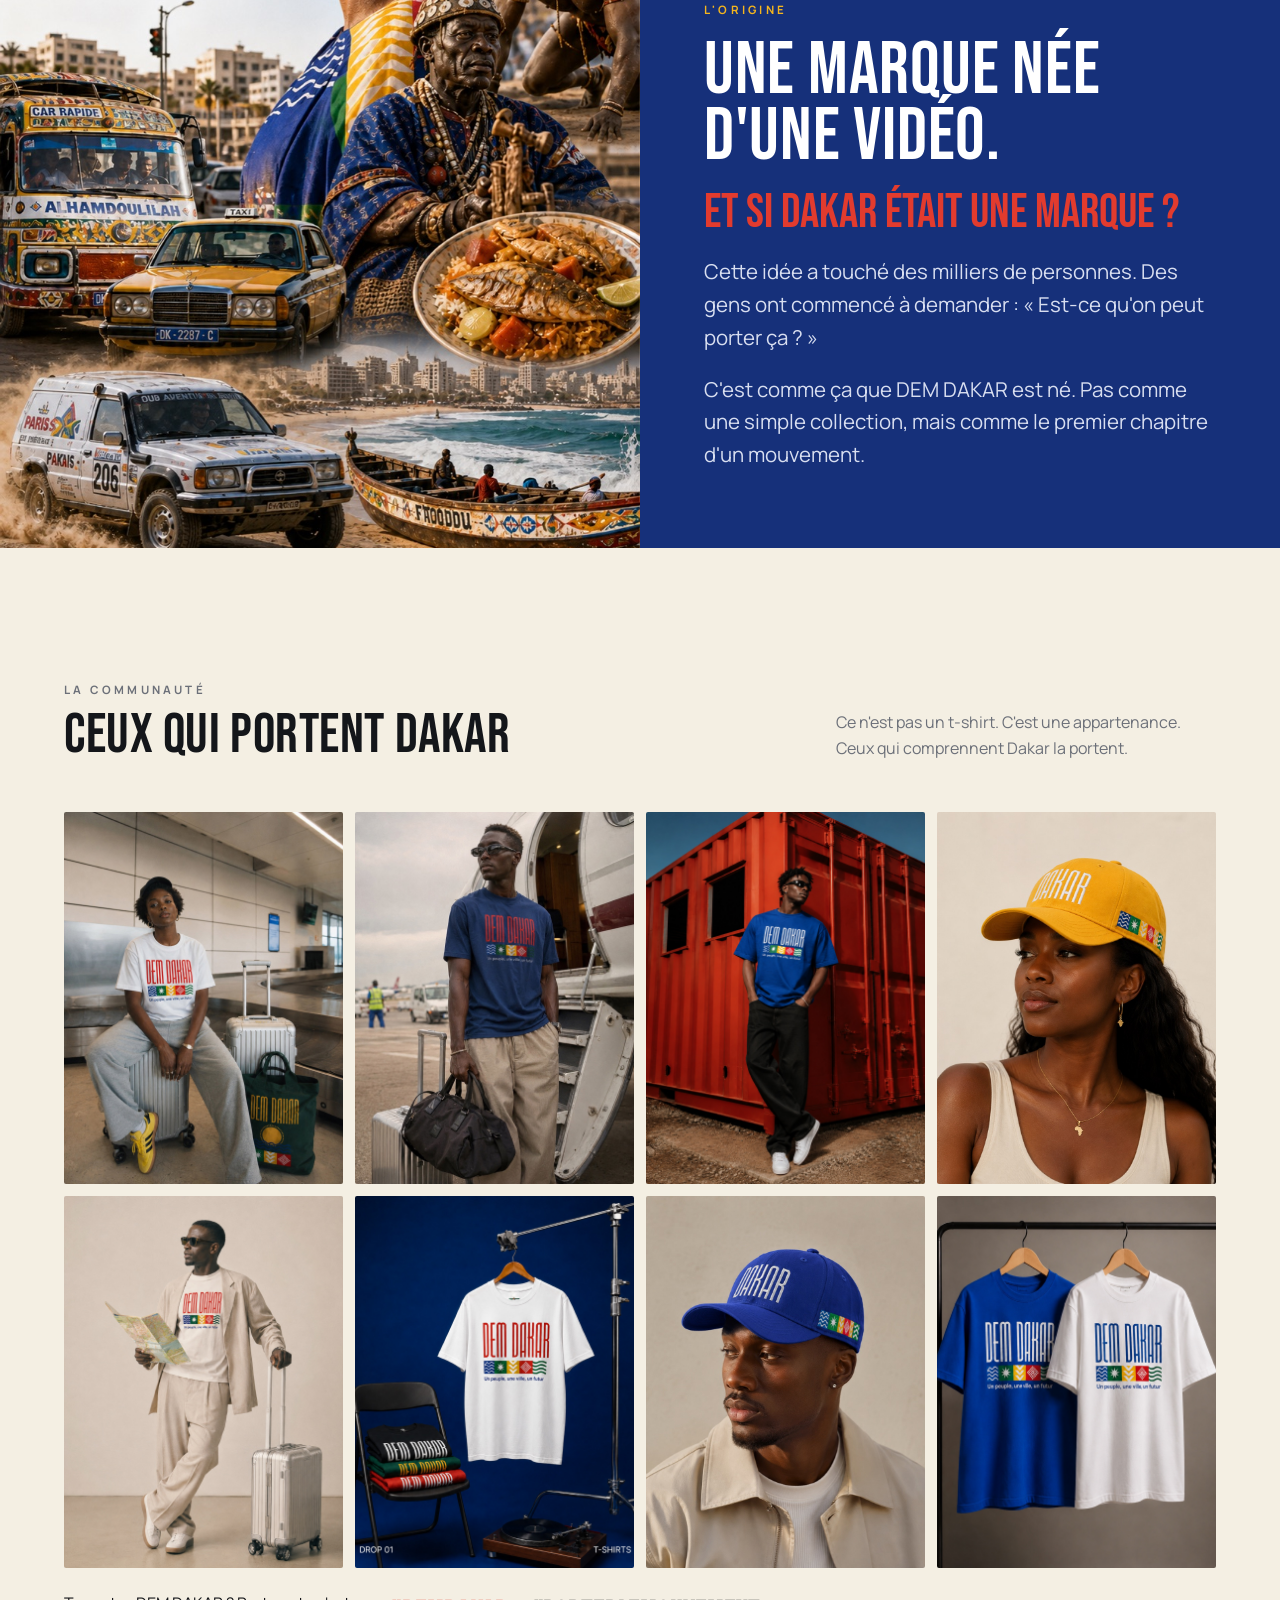
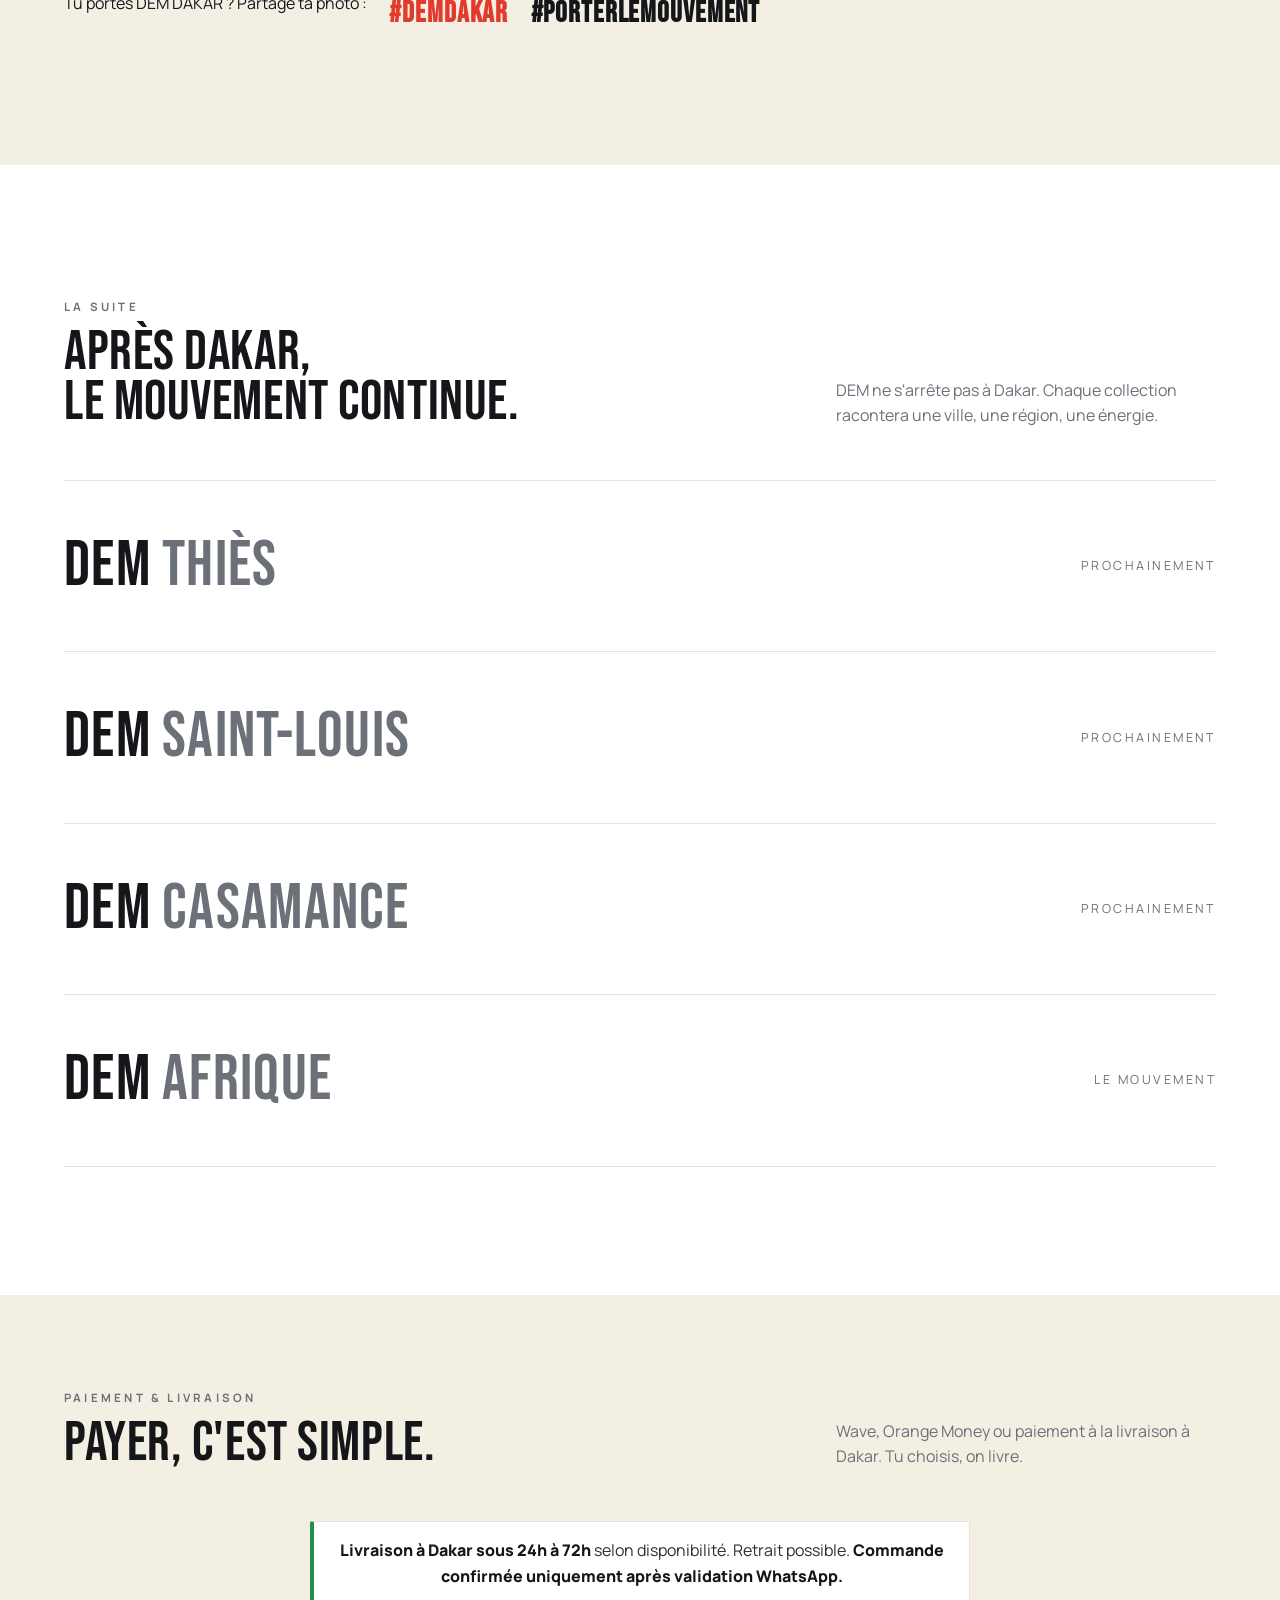
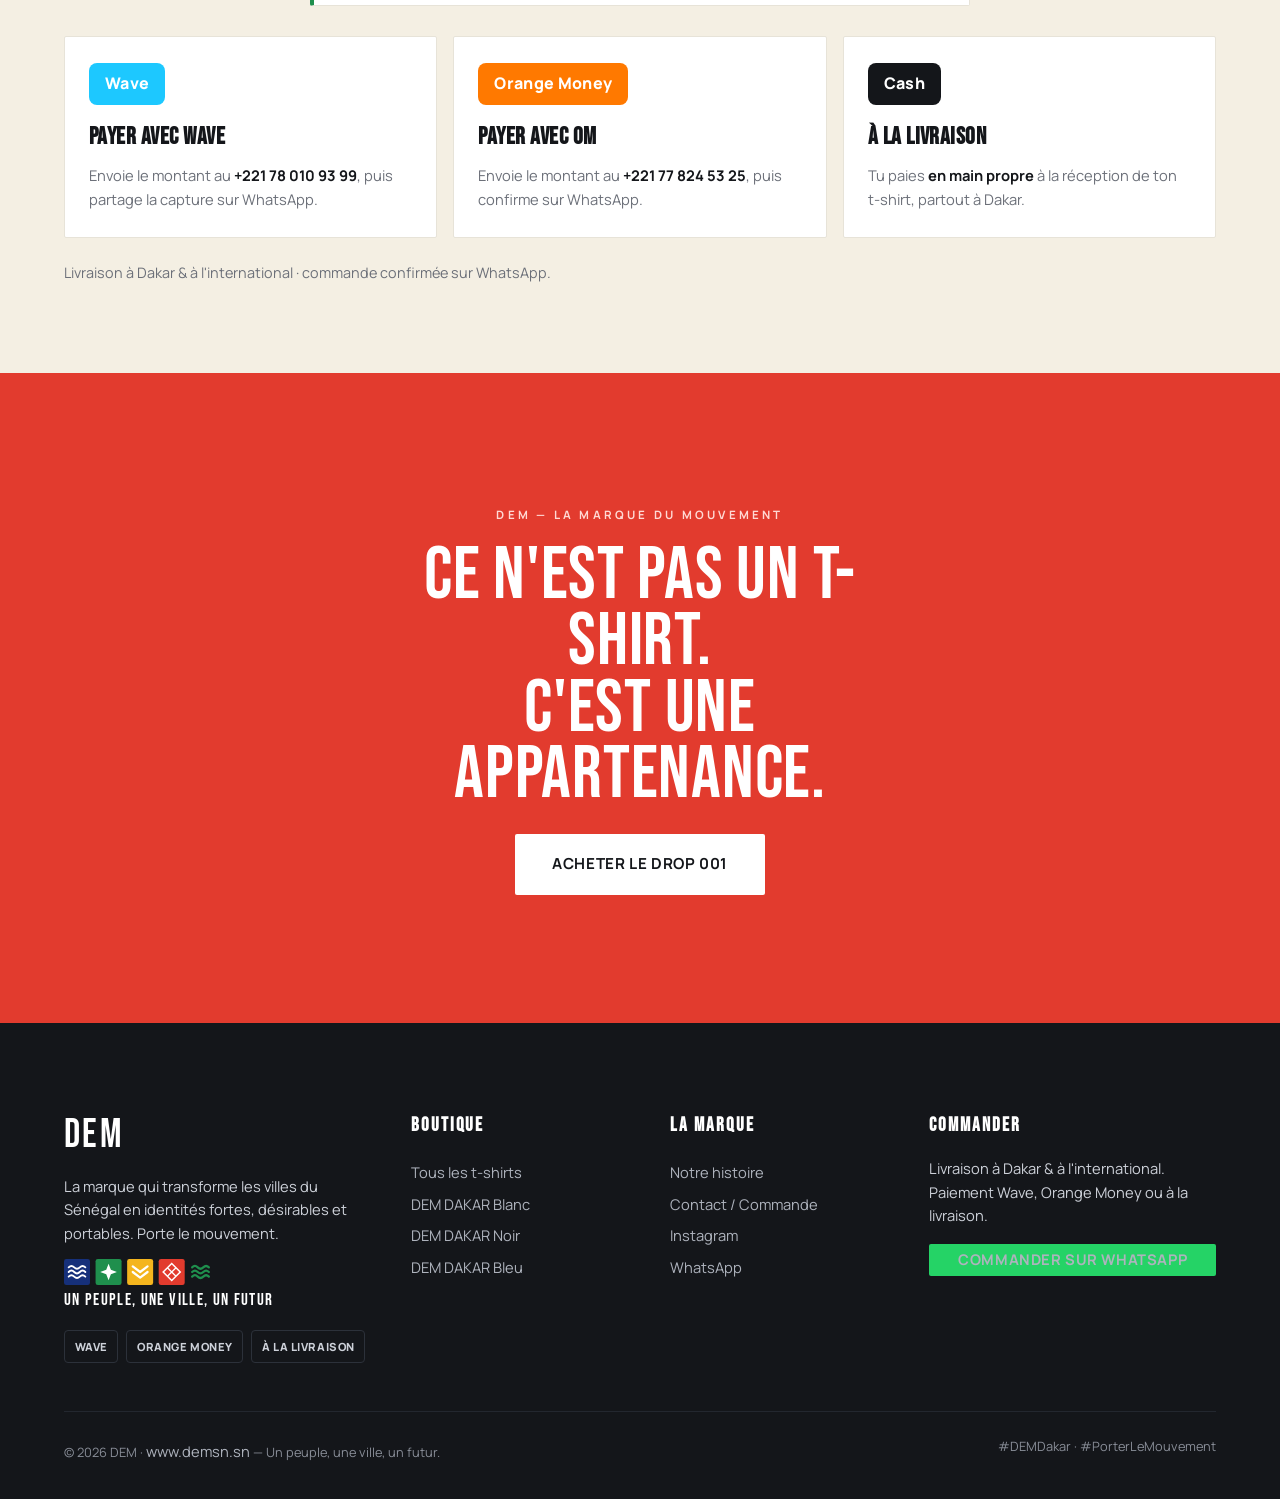
==== commit e82727d5: "Livraison internationale ajoutée (diaspora) — footer, paiement, contact FR+EN Co-Authored-By: Claude" ====
--- a/index.html
+++ b/index.html
@@ -302,7 +302,7 @@
         <p>Tu paies <b>en main propre</b> à la réception de ton t-shirt, partout à Dakar.</p>
       </div>
     </div>
-    <p class="pm-note">Livraison à Dakar · retrait possible · commande confirmée sur WhatsApp.</p>
+    <p class="pm-note">Livraison à Dakar & à l'international · commande confirmée sur WhatsApp.</p>
   </div>
 </section>
 
@@ -340,7 +340,7 @@
       </div>
       <div>
         <h4>Commander</h4>
-        <p style="font-size:.92rem">Livraison à Dakar · retrait possible.<br>Paiement Wave, Orange Money ou à la livraison.</p>
+        <p style="font-size:.92rem">Livraison à Dakar & à l'international.<br>Paiement Wave, Orange Money ou à la livraison.</p>
         <a class="btn btn--wa" data-wa target="_blank" rel="noopener" style="margin-top:1rem">Commander sur WhatsApp</a>
       </div>
     </div>
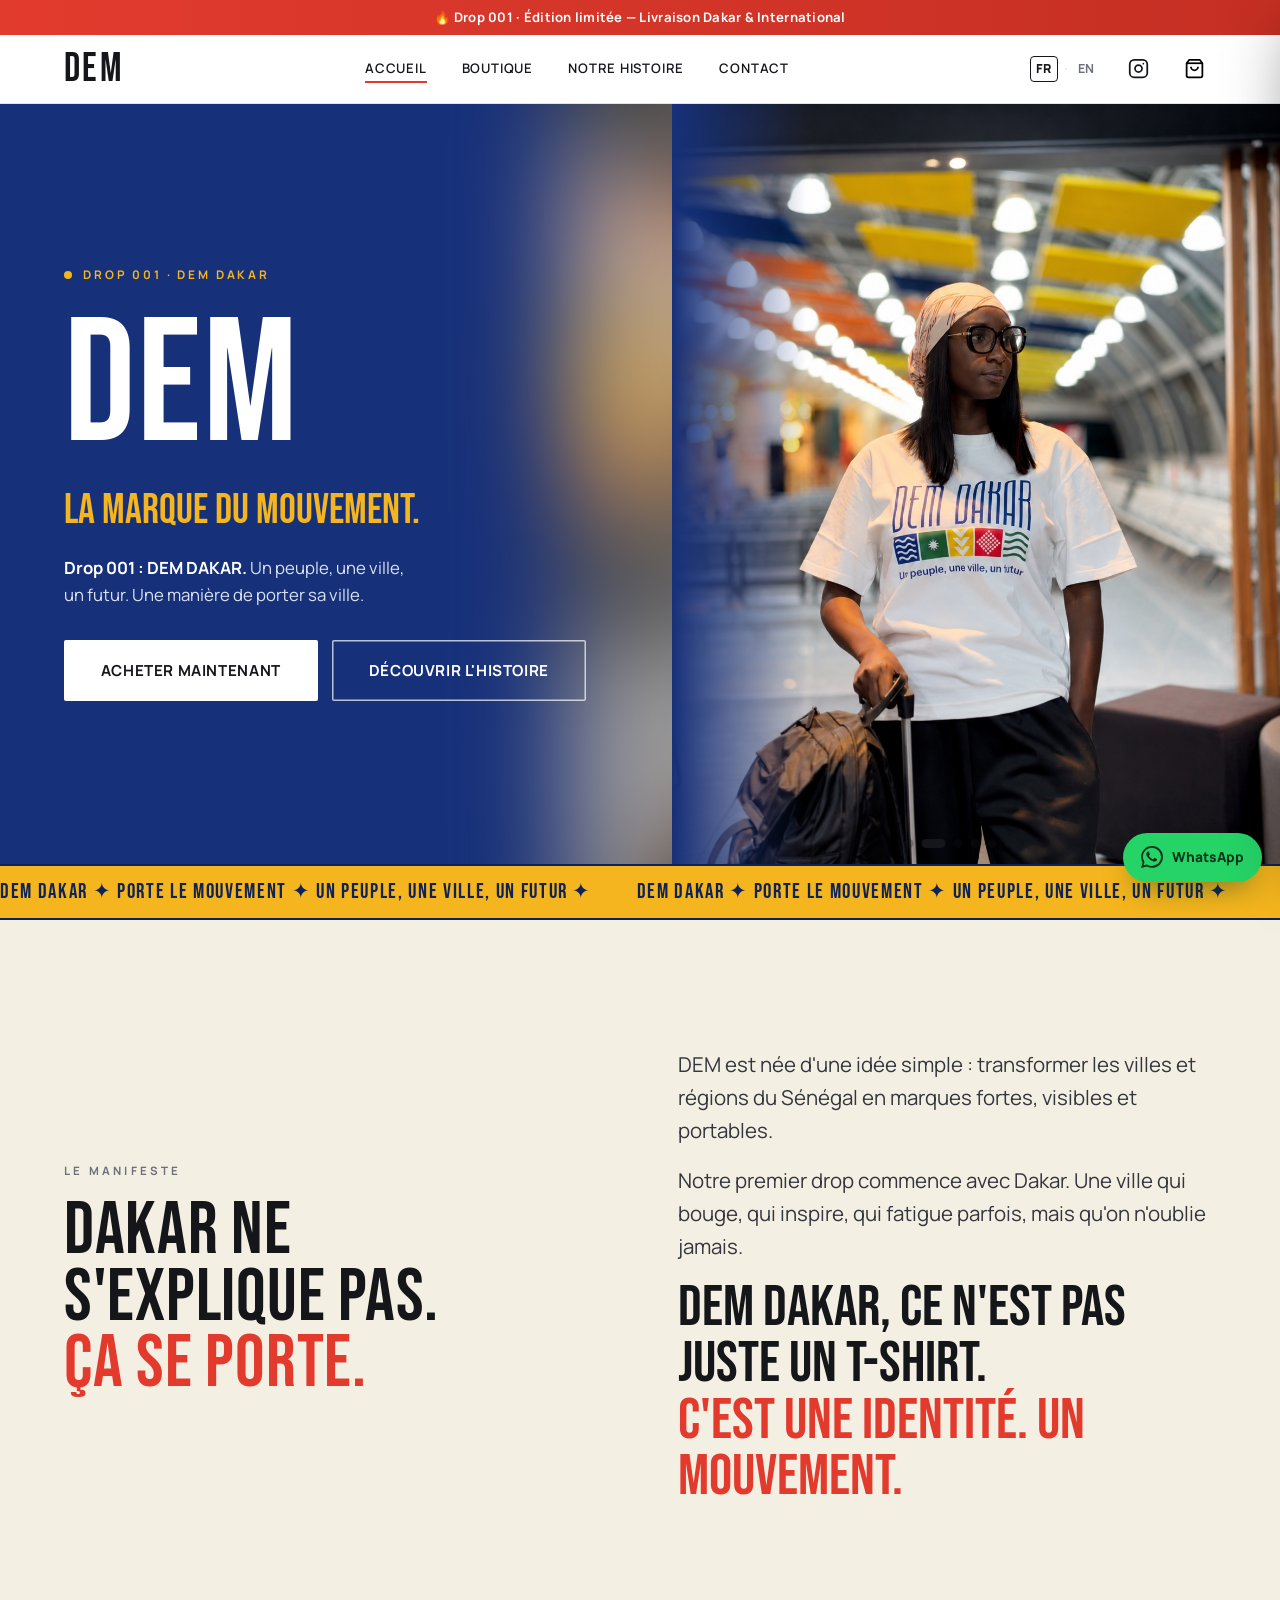
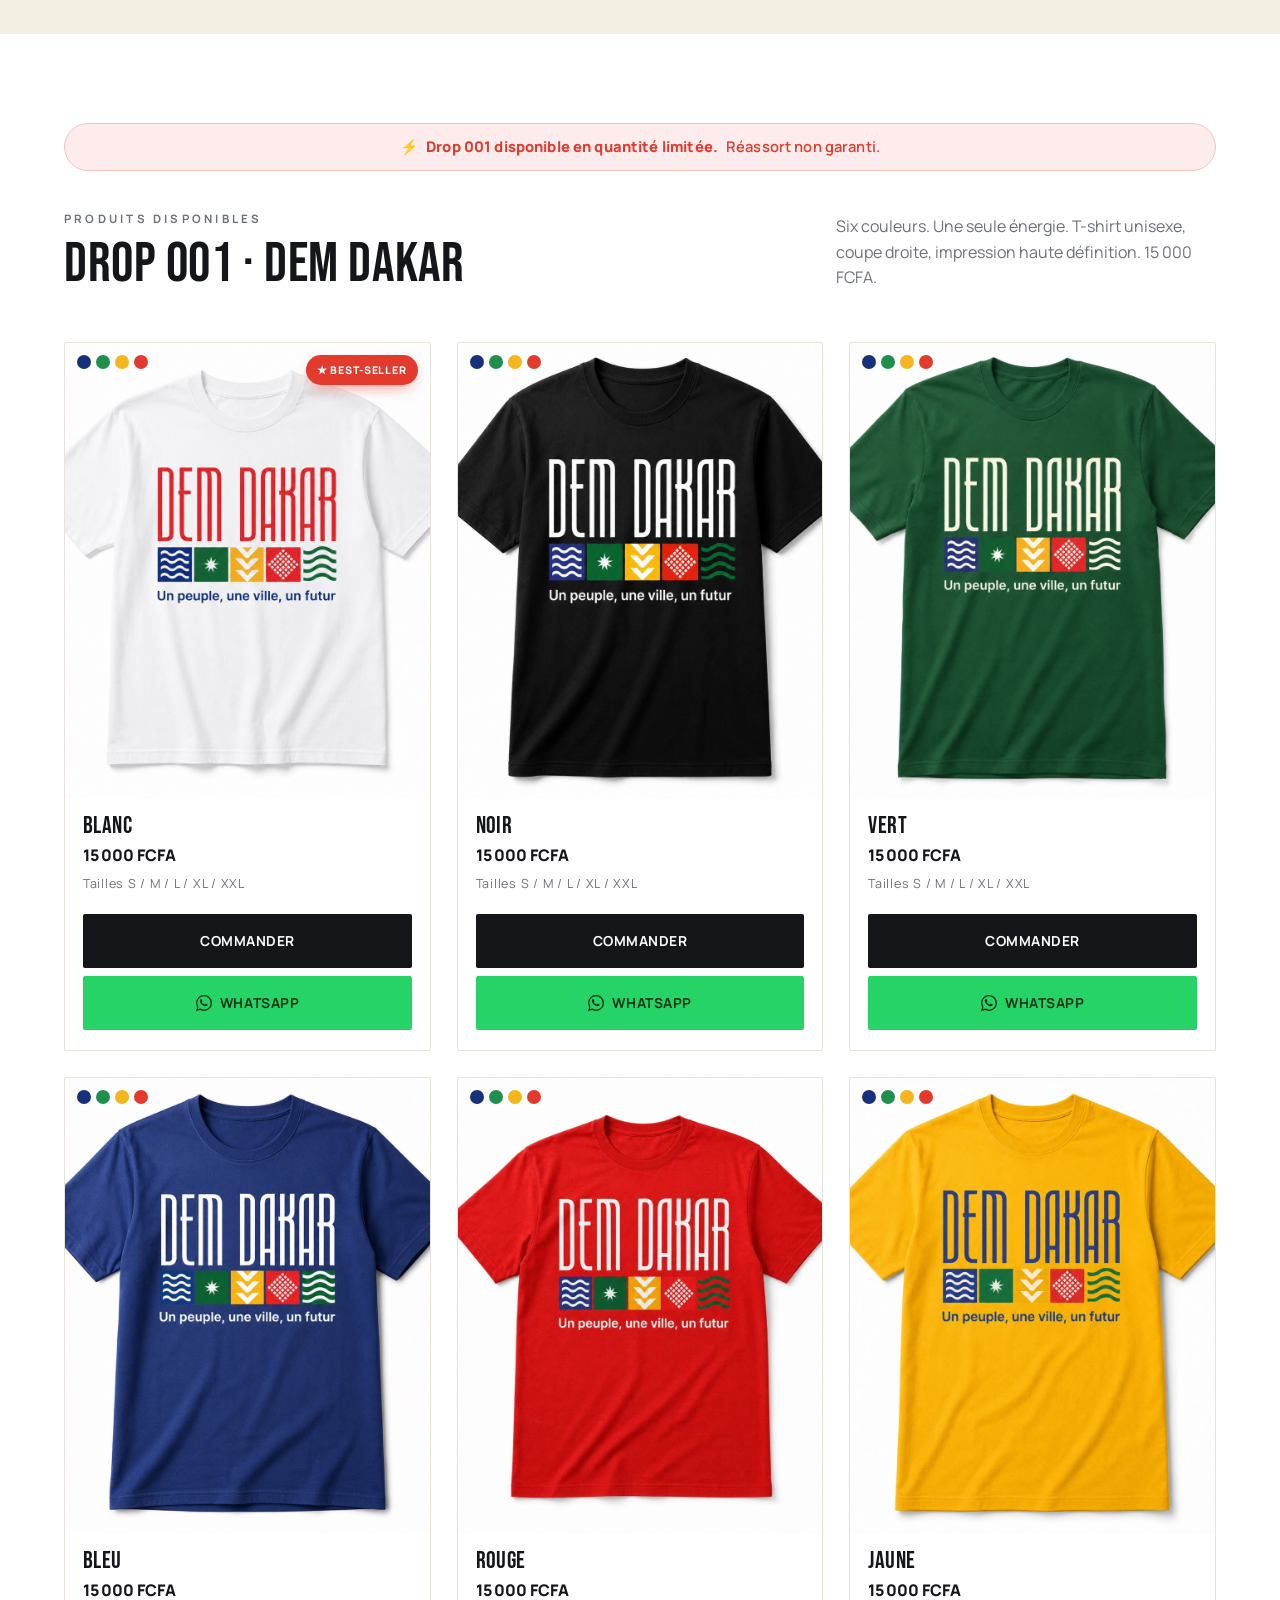
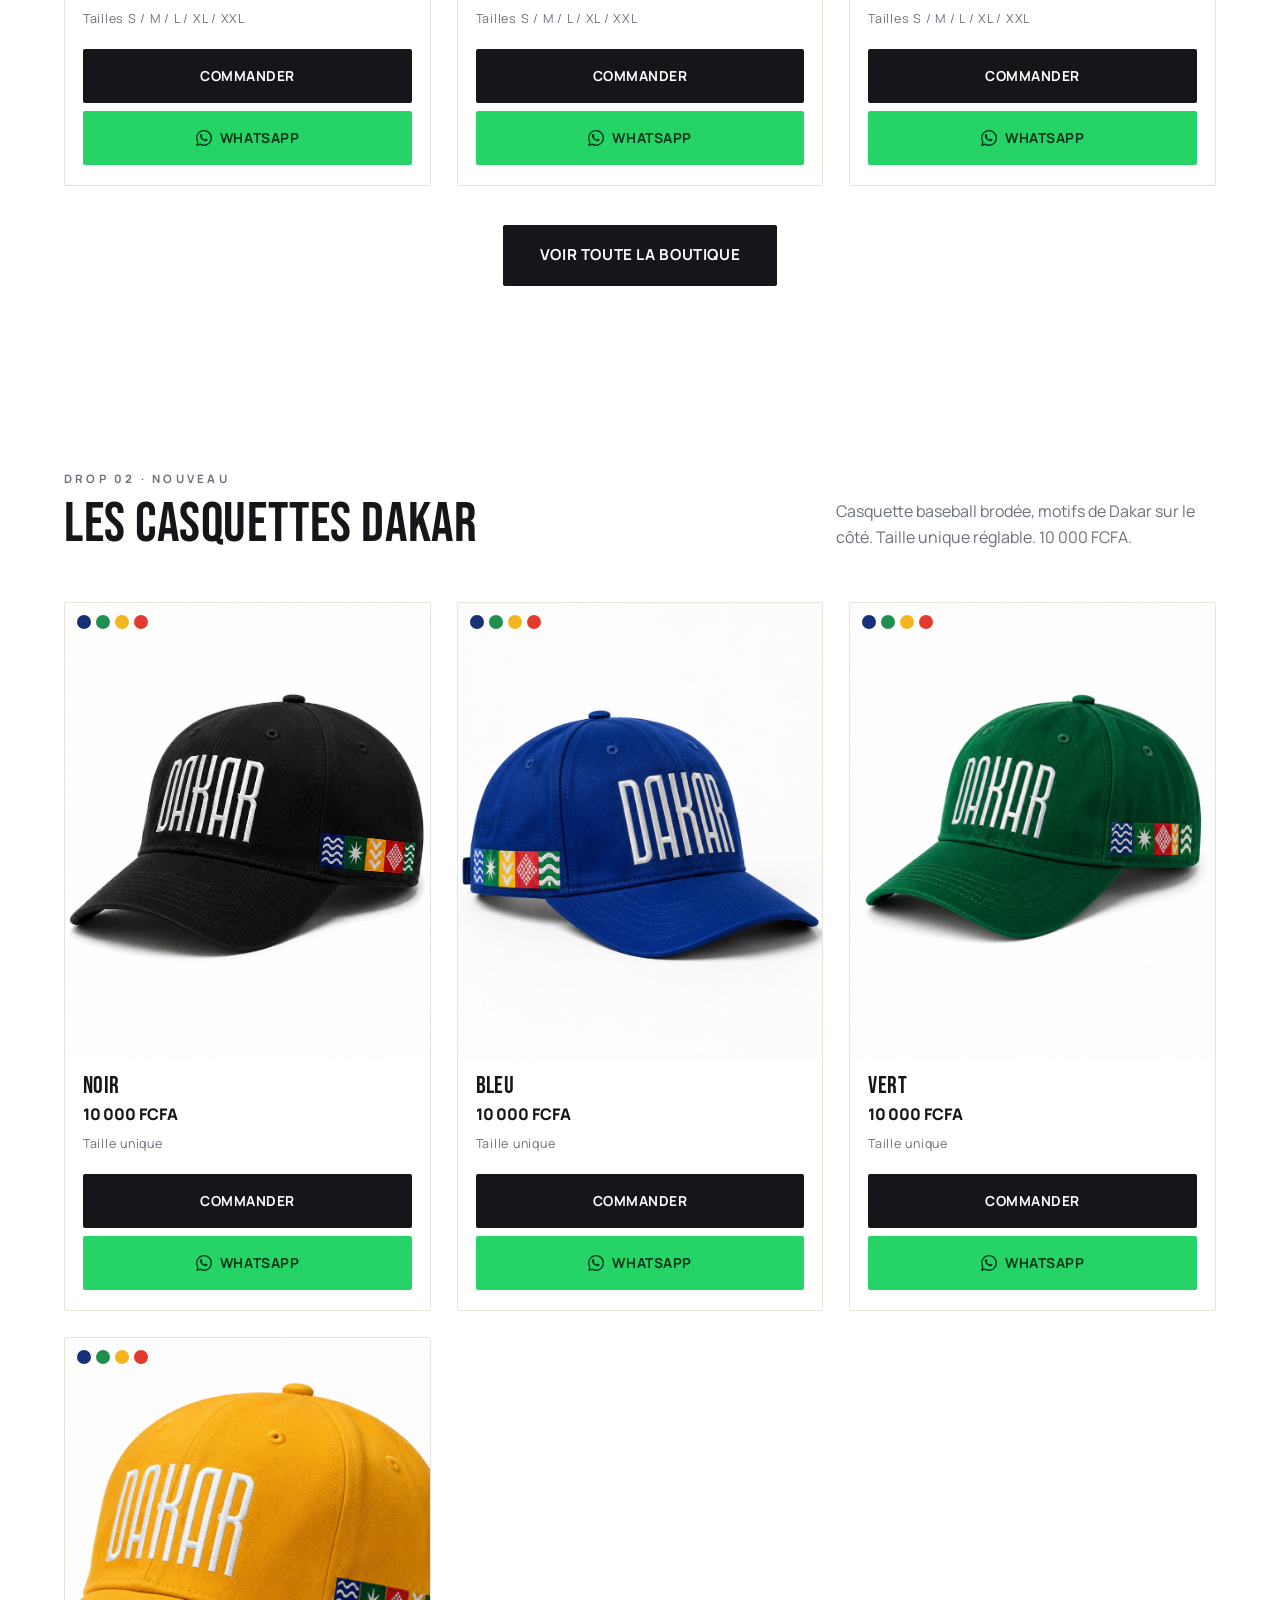
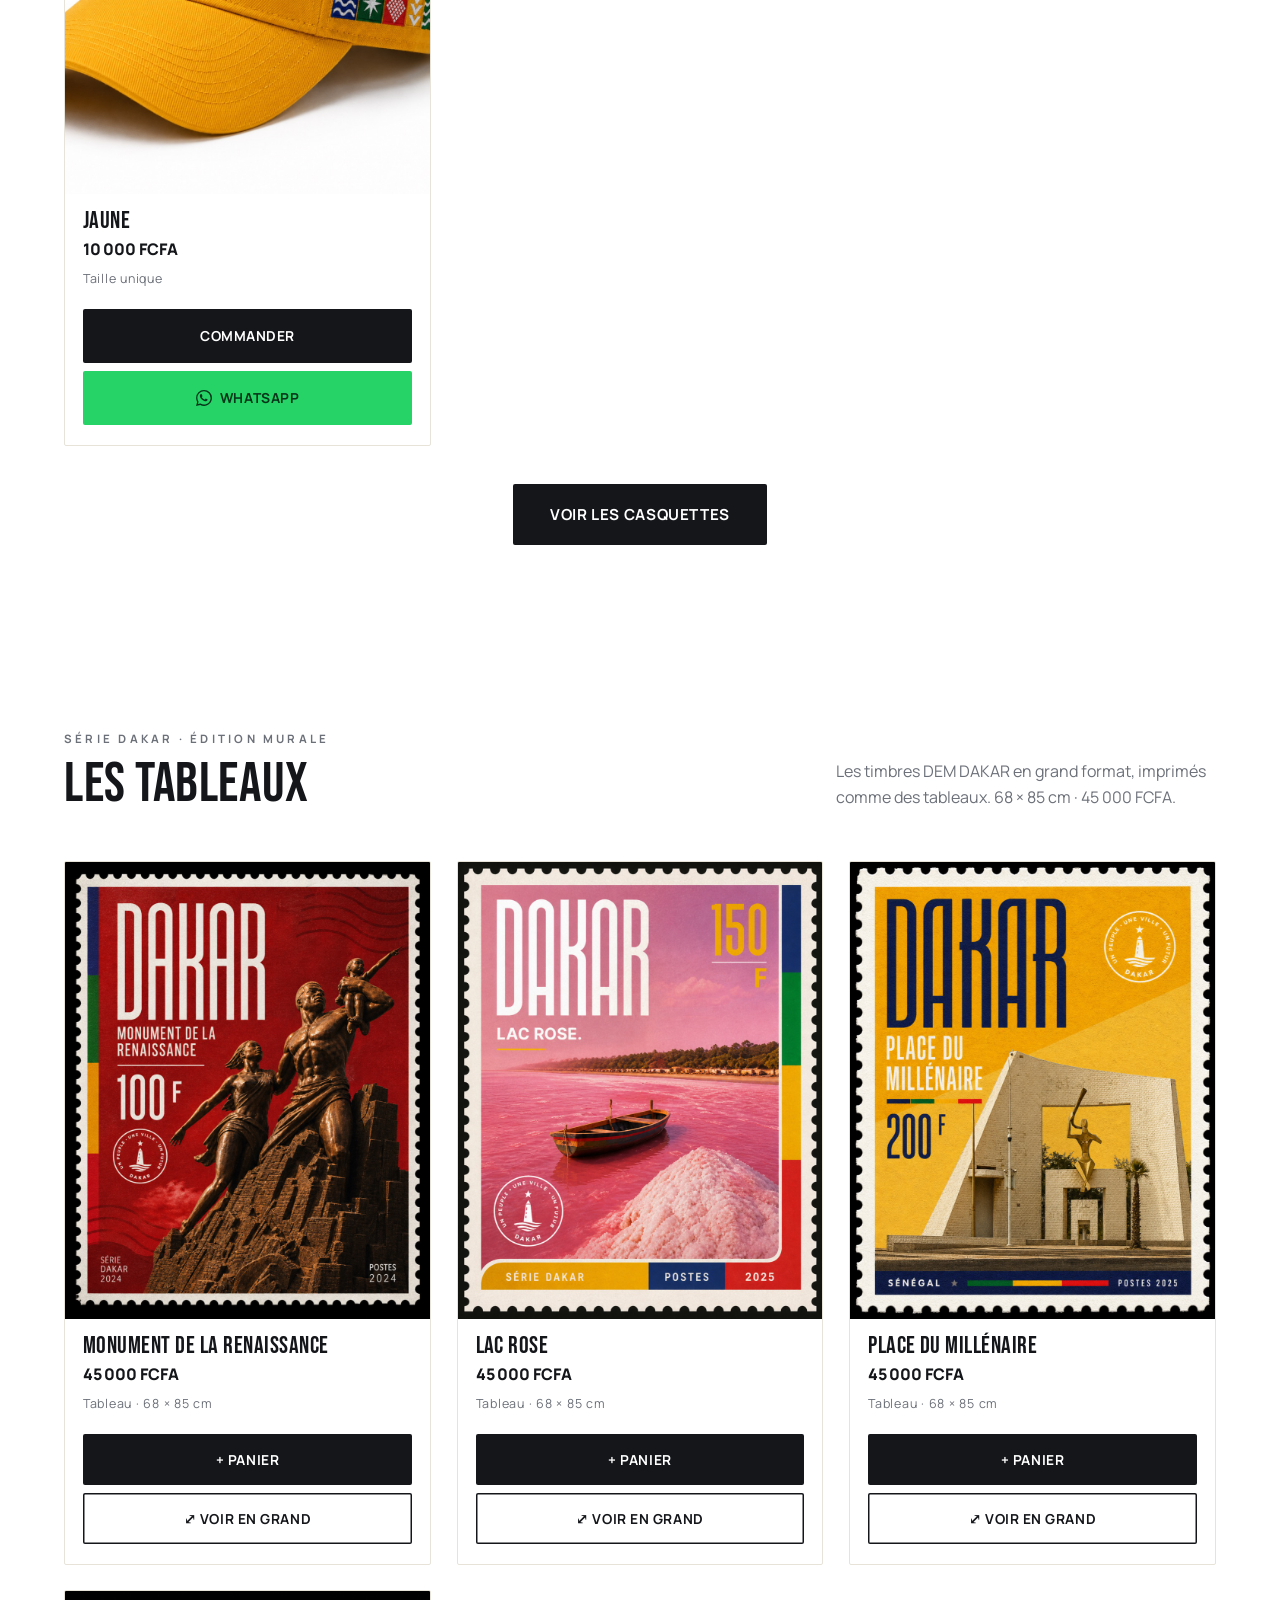
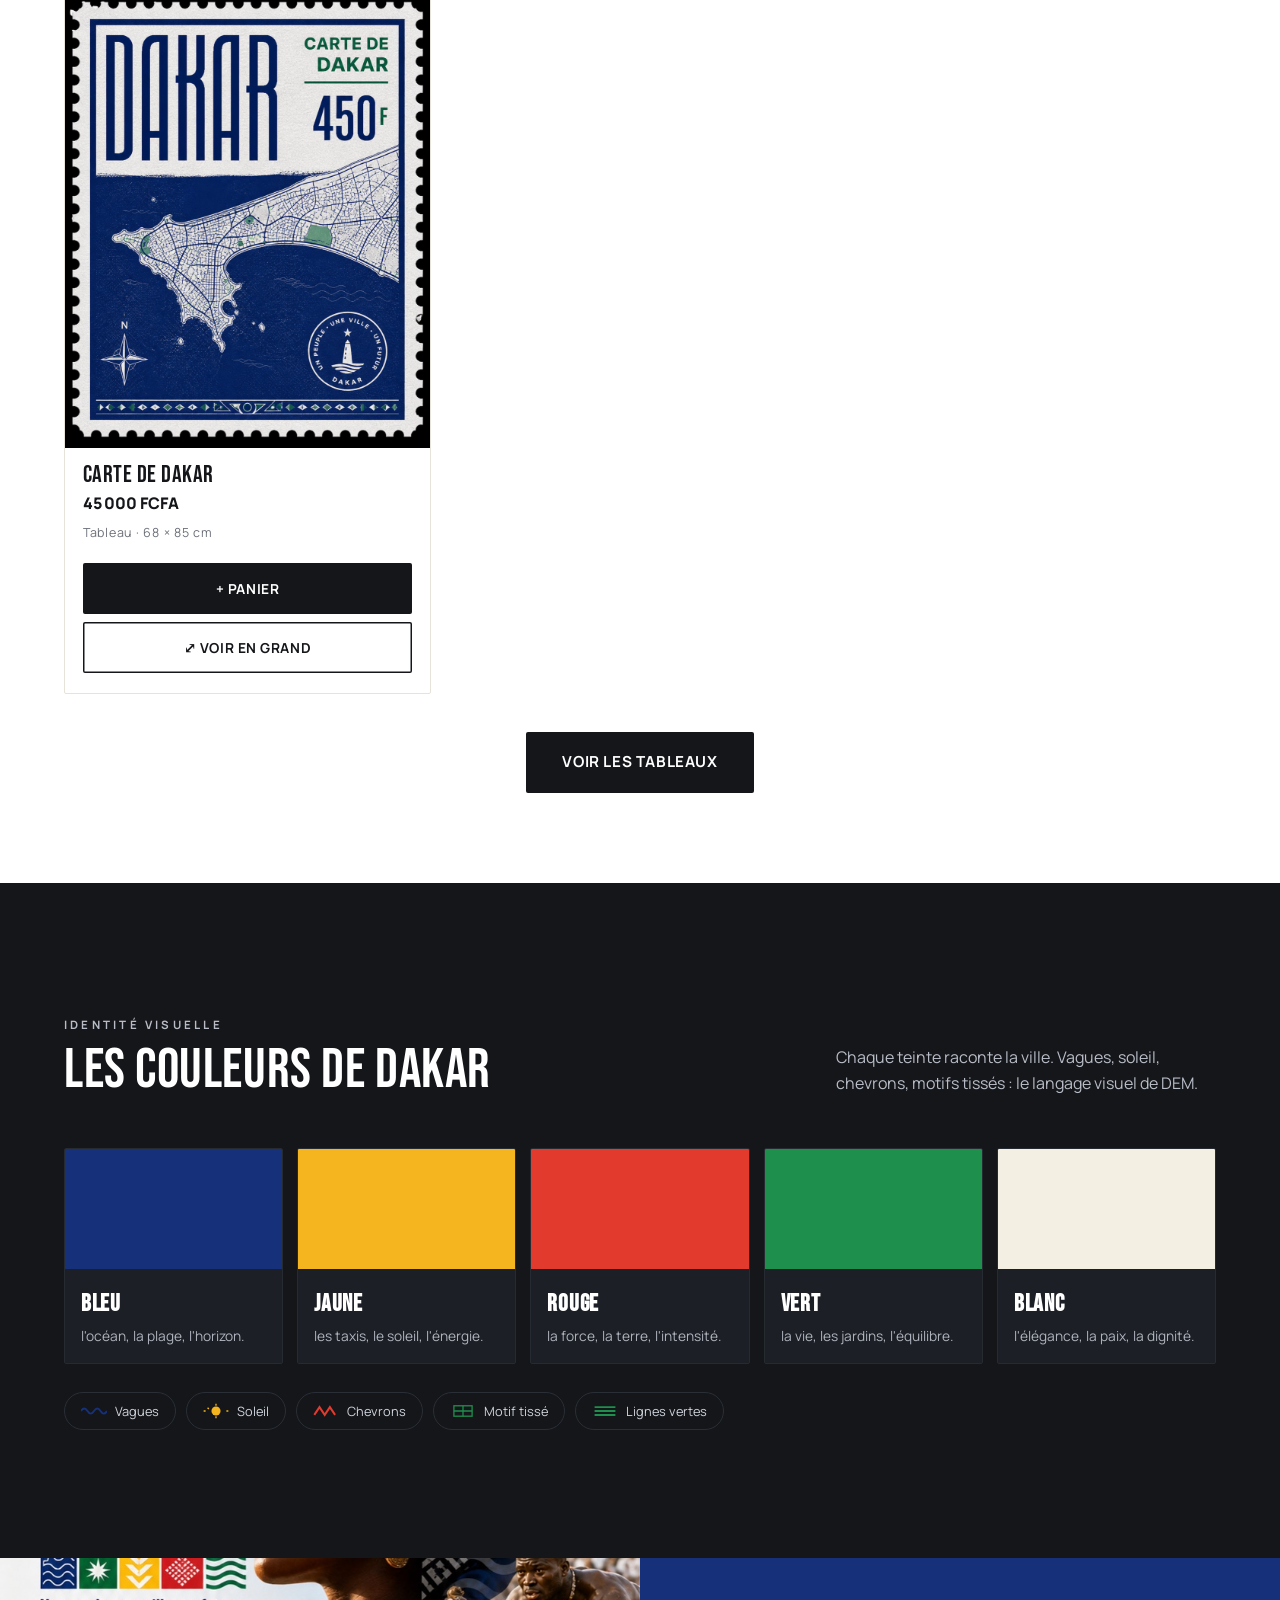
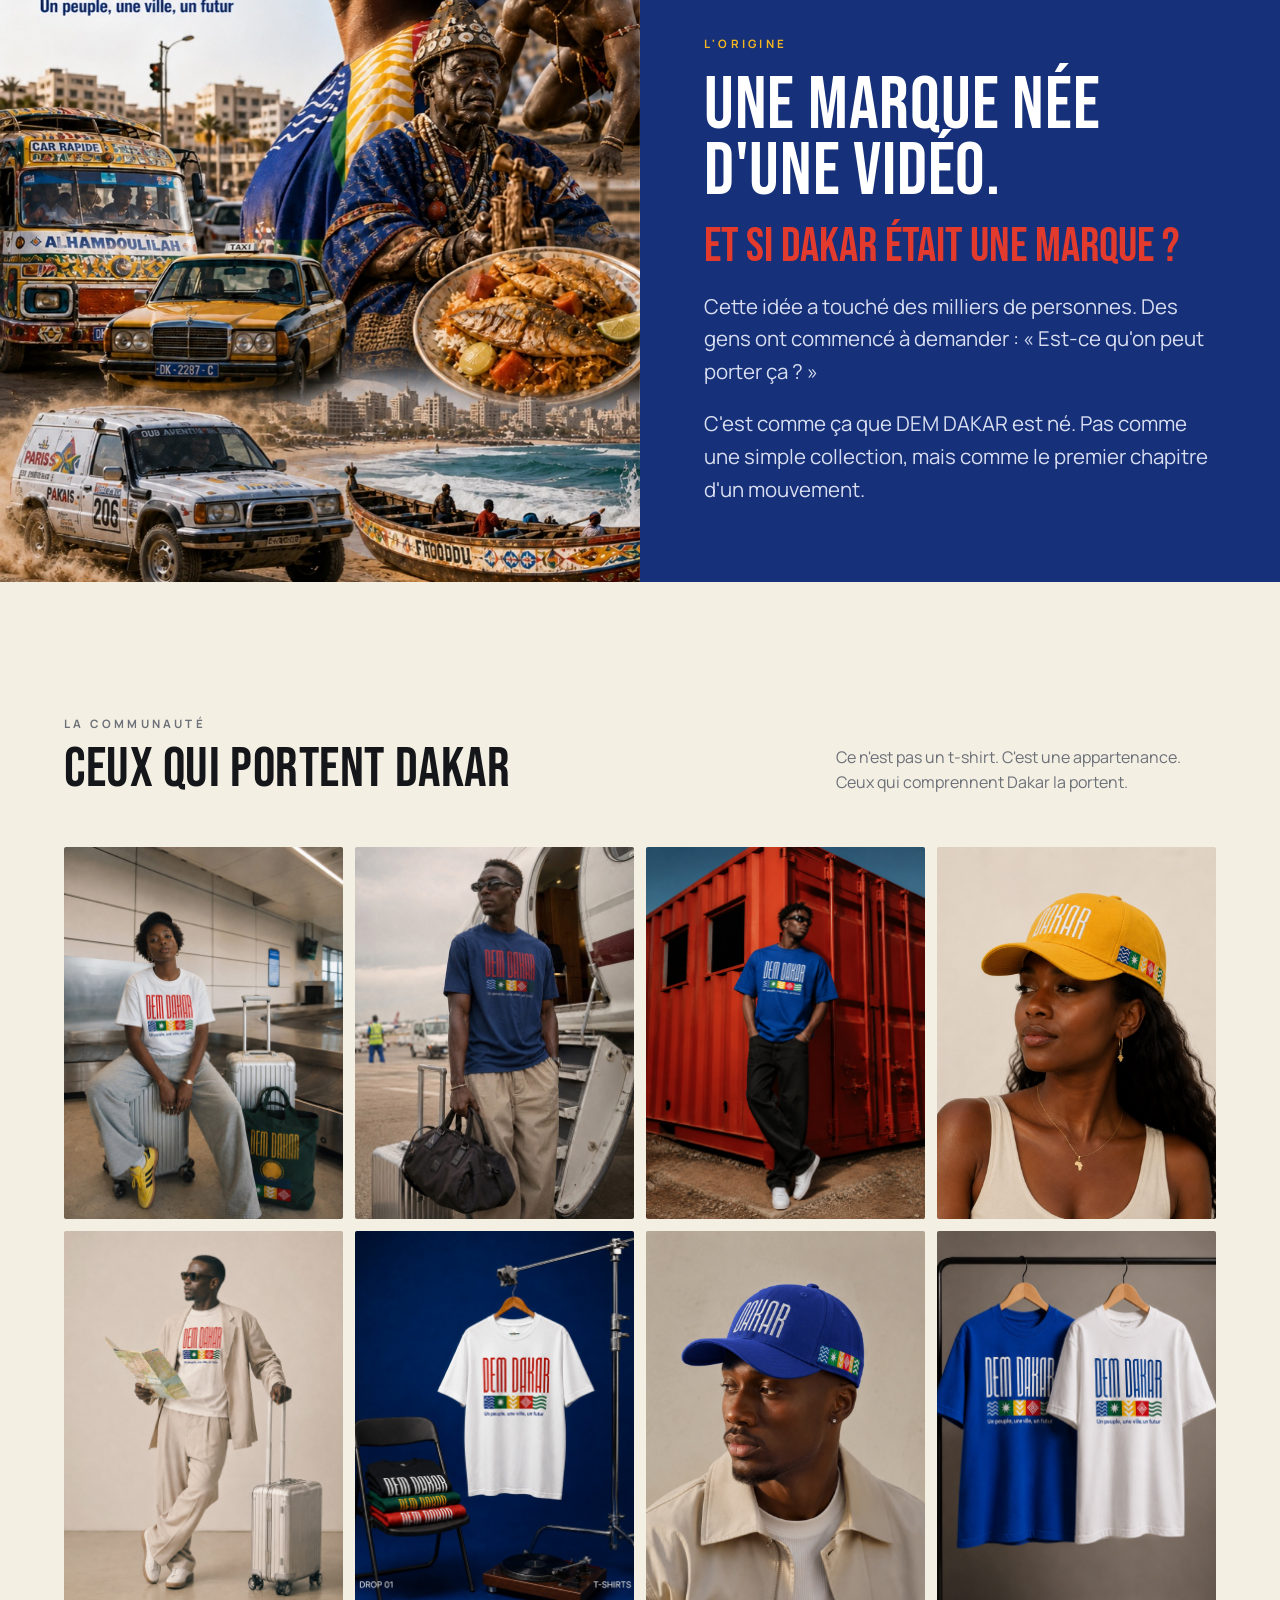
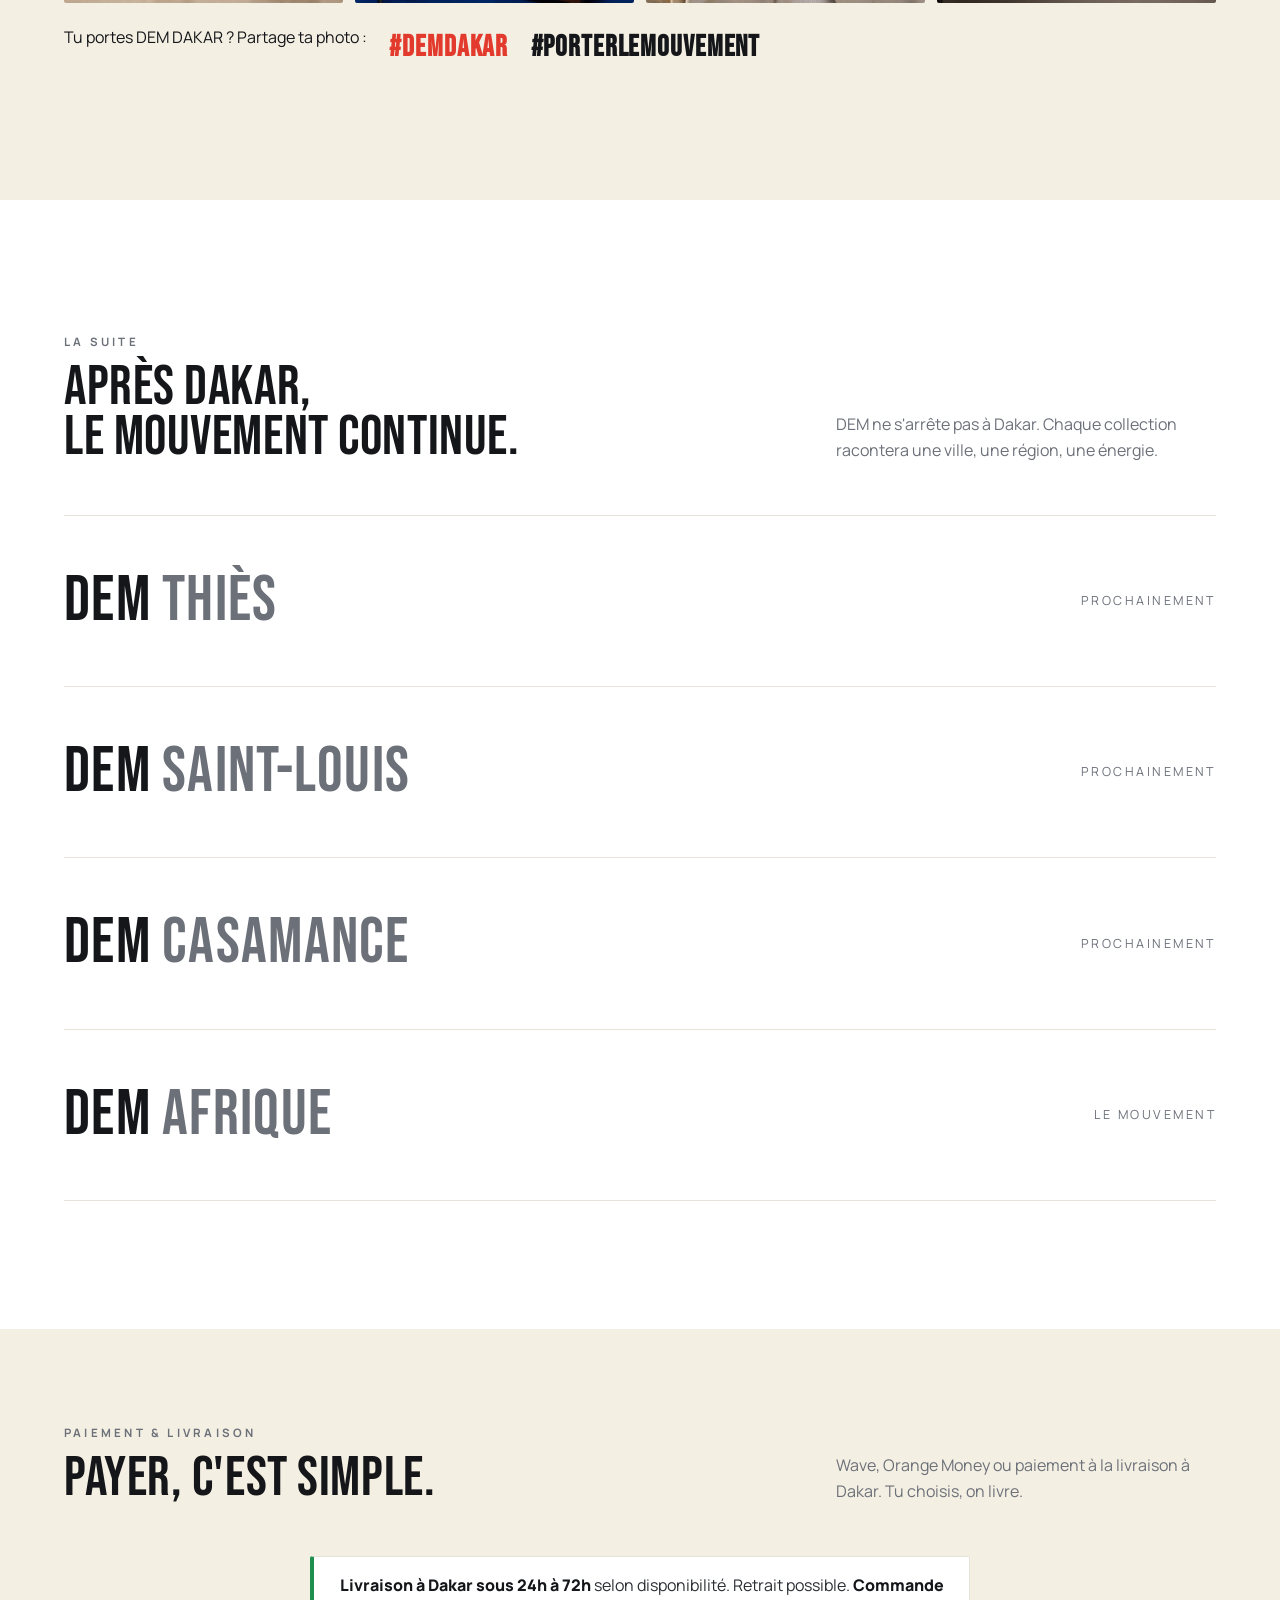
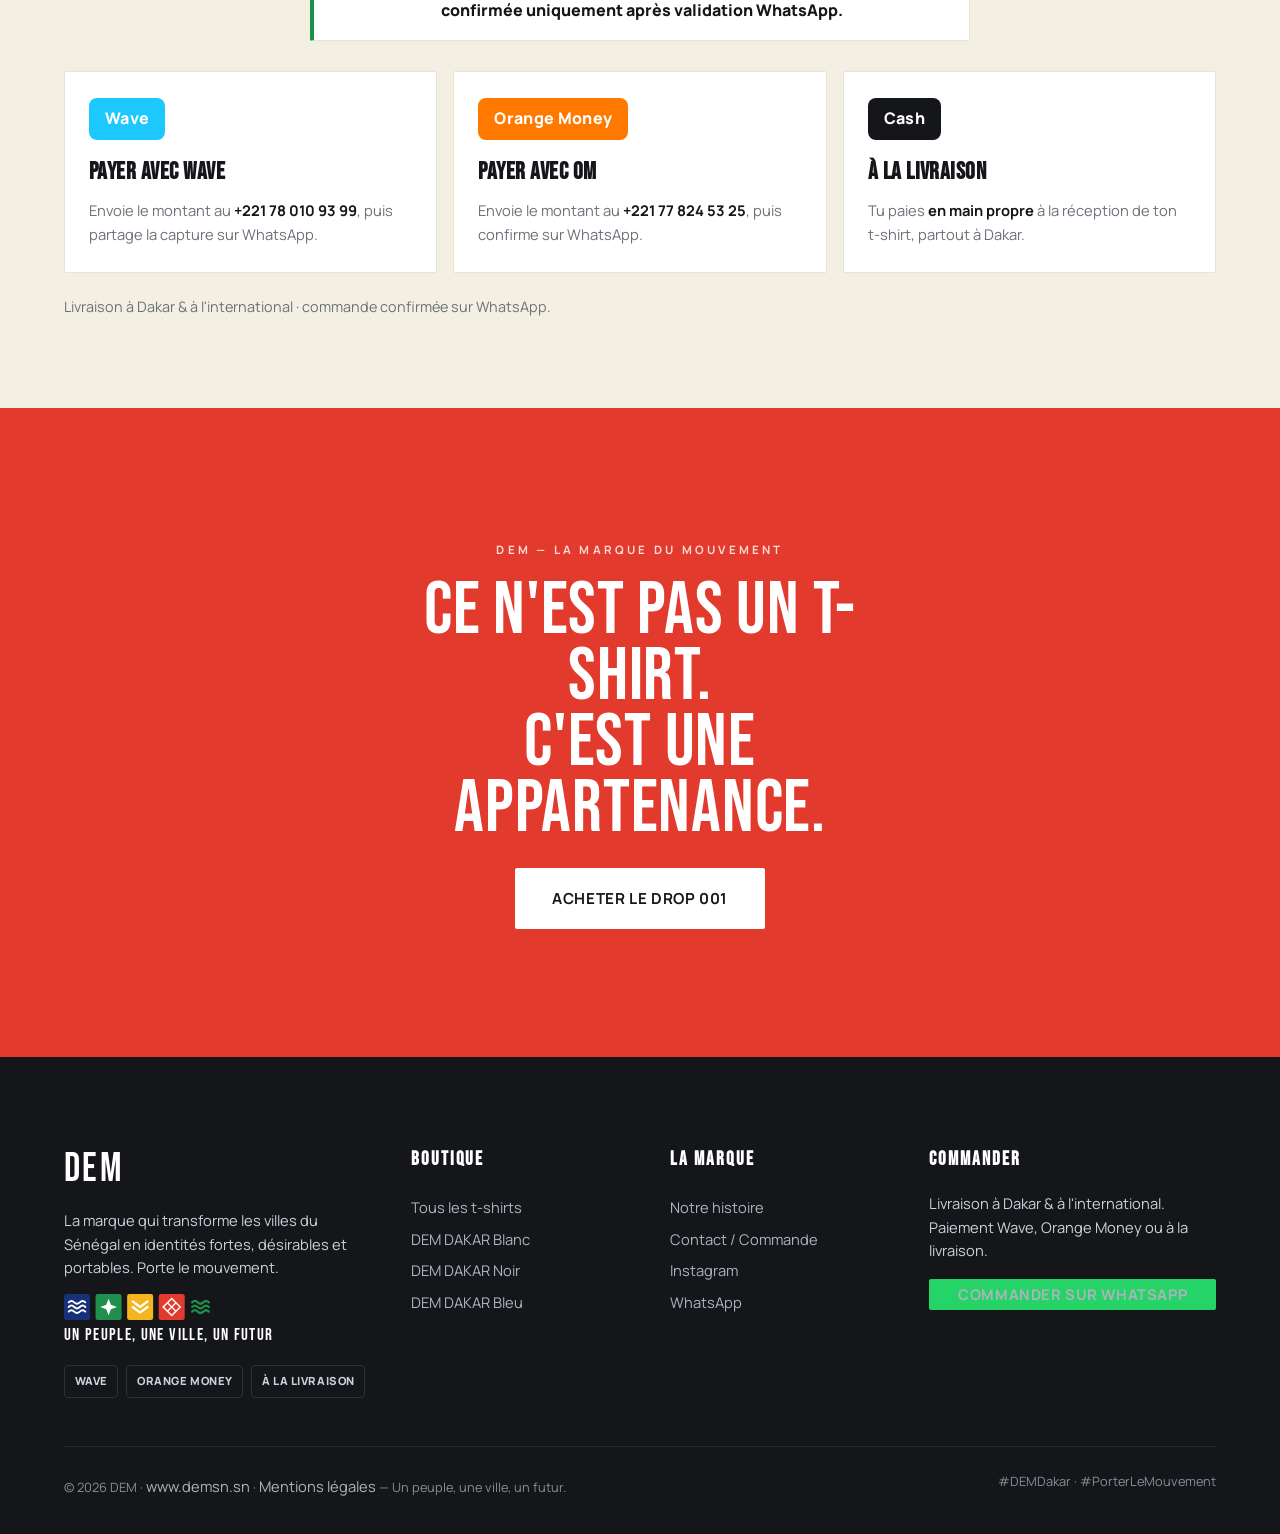
==== commit 5cfaffcf: "Sécurité & protection: anti-copie images (clic-droit/glisser bloqués + filigrane demsn.sn), page Men" ====
--- a/index.html
+++ b/index.html
@@ -56,6 +56,22 @@
   "url": "https://www.demsn.sn/"
 }
 </script>
+<!-- Meta Pixel Code -->
+<script>
+!function(f,b,e,v,n,t,s)
+{if(f.fbq)return;n=f.fbq=function(){n.callMethod?
+n.callMethod.apply(n,arguments):n.queue.push(arguments)};
+if(!f._fbq)f._fbq=n;n.push=n;n.loaded=!0;n.version='2.0';
+n.queue=[];t=b.createElement(e);t.async=!0;
+t.src=v;s=b.getElementsByTagName(e)[0];
+s.parentNode.insertBefore(t,s)}(window,document,'script',
+'https://connect.facebook.net/en_US/fbevents.js');
+fbq('init', '207160157677890');
+fbq('track', 'PageView');
+</script>
+<noscript><img height="1" width="1" style="display:none"
+src="https://www.facebook.com/tr?id=207160157677890&ev=PageView&noscript=1"/></noscript>
+<!-- End Meta Pixel Code -->
 </head>
 <body>
 
@@ -345,7 +361,7 @@
       </div>
     </div>
     <div class="foot-bottom">
-      <span>© <span data-year></span> DEM · <a href="https://www.demsn.sn" style="color:#aeb3bd">www.demsn.sn</a> — Un peuple, une ville, un futur.</span>
+      <span>© <span data-year></span> DEM · <a href="https://www.demsn.sn" style="color:#aeb3bd">www.demsn.sn</a> · <a href="mentions.html" style="color:#aeb3bd">Mentions légales</a> — Un peuple, une ville, un futur.</span>
       <span>#DEMDakar · #PorterLeMouvement</span>
     </div>
   </div>
--- a/css/styles.css
+++ b/css/styles.css
@@ -576,3 +576,55 @@
 /* ---------- Badge Best-seller ---------- */
 .pcard__badge{position:absolute;top:12px;right:12px;z-index:3;background:var(--red);color:#fff;font-weight:800;font-size:.66rem;letter-spacing:.08em;text-transform:uppercase;padding:.42rem .7rem;border-radius:40px;box-shadow:0 6px 16px -6px rgba(226,59,46,.7);white-space:nowrap}
 .pd-badge{display:inline-block;background:var(--red);color:#fff;font-weight:800;font-size:.68rem;letter-spacing:.08em;text-transform:uppercase;padding:.35rem .7rem;border-radius:40px;margin-left:.5rem;vertical-align:middle}
+
+/* ===== Conversion : bandeau urgence · confiance · avis ===== */
+.announce-bar{
+  background:linear-gradient(90deg,var(--red),#c52f23);
+  color:#fff;text-align:center;font-weight:700;
+  font-size:.82rem;letter-spacing:.02em;
+  padding:.55rem 1rem;line-height:1.3;
+}
+.pd-limited{
+  display:inline-block;margin:1rem 0 .2rem;
+  background:#fff4f2;color:var(--red);
+  border:1px solid #f4c4be;border-radius:.5rem;
+  padding:.5rem .8rem;font-weight:700;font-size:.9rem;
+}
+.trust-row{
+  list-style:none;margin:1.1rem 0 0;padding:0;
+  display:flex;flex-direction:column;gap:.5rem;
+}
+.trust-row li{
+  font-size:.92rem;font-weight:600;color:var(--ink);
+  background:var(--cream);border-radius:.5rem;padding:.55rem .8rem;
+}
+.reviews{margin-top:3.5rem;border-top:1px solid #e7e2d6;padding-top:2.2rem}
+.reviews__head{display:flex;align-items:baseline;justify-content:space-between;flex-wrap:wrap;gap:.6rem}
+.reviews__title{font-family:var(--font-display);font-size:clamp(1.8rem,4vw,2.6rem);margin:0}
+.reviews__avg{font-size:1rem;color:var(--muted);font-weight:600}
+.reviews__avg b{font-size:1.5rem;color:var(--ink)}
+.reviews .stars{color:var(--yellow);letter-spacing:.06em}
+.reviews__empty{color:var(--muted);margin-top:1rem;font-style:italic}
+.reviews__grid{display:grid;grid-template-columns:repeat(auto-fit,minmax(240px,1fr));gap:1.1rem;margin-top:1.6rem}
+.review{margin:0;background:#fff;border:1px solid #ece7da;border-radius:.9rem;padding:1.2rem 1.3rem;box-shadow:0 4px 18px rgba(20,22,26,.04)}
+.review .stars{font-size:1.05rem}
+.review blockquote{margin:.6rem 0 .8rem;font-size:1rem;line-height:1.5;color:var(--ink)}
+.review figcaption{font-size:.85rem;font-weight:700;color:var(--muted)}
+
+/* ===== Protection des images (anti-copie) ===== */
+img{ -webkit-user-drag:none; -khtml-user-drag:none; -moz-user-drag:none; user-drag:none; }
+.pd__main, .lbx__fig{ position:relative; }
+.pd__main::after, .lbx__fig::after{
+  content:"demsn.sn";
+  position:absolute; right:.8rem; bottom:.7rem;
+  font-family:var(--font-display); font-size:1.05rem; letter-spacing:.1em;
+  color:rgba(255,255,255,.72);
+  text-shadow:0 1px 5px rgba(0,0,0,.55);
+  pointer-events:none; user-select:none; z-index:3;
+}
+
+/* ===== Page légale ===== */
+.prose.legal{max-width:60ch}
+.prose.legal h2{font-family:var(--font-display);font-size:clamp(1.4rem,3vw,1.9rem);margin:2rem 0 .5rem;color:var(--ink)}
+.prose.legal p{color:#3a3d44;line-height:1.65;margin:.4rem 0}
+.prose.legal a{color:var(--blue);font-weight:600}
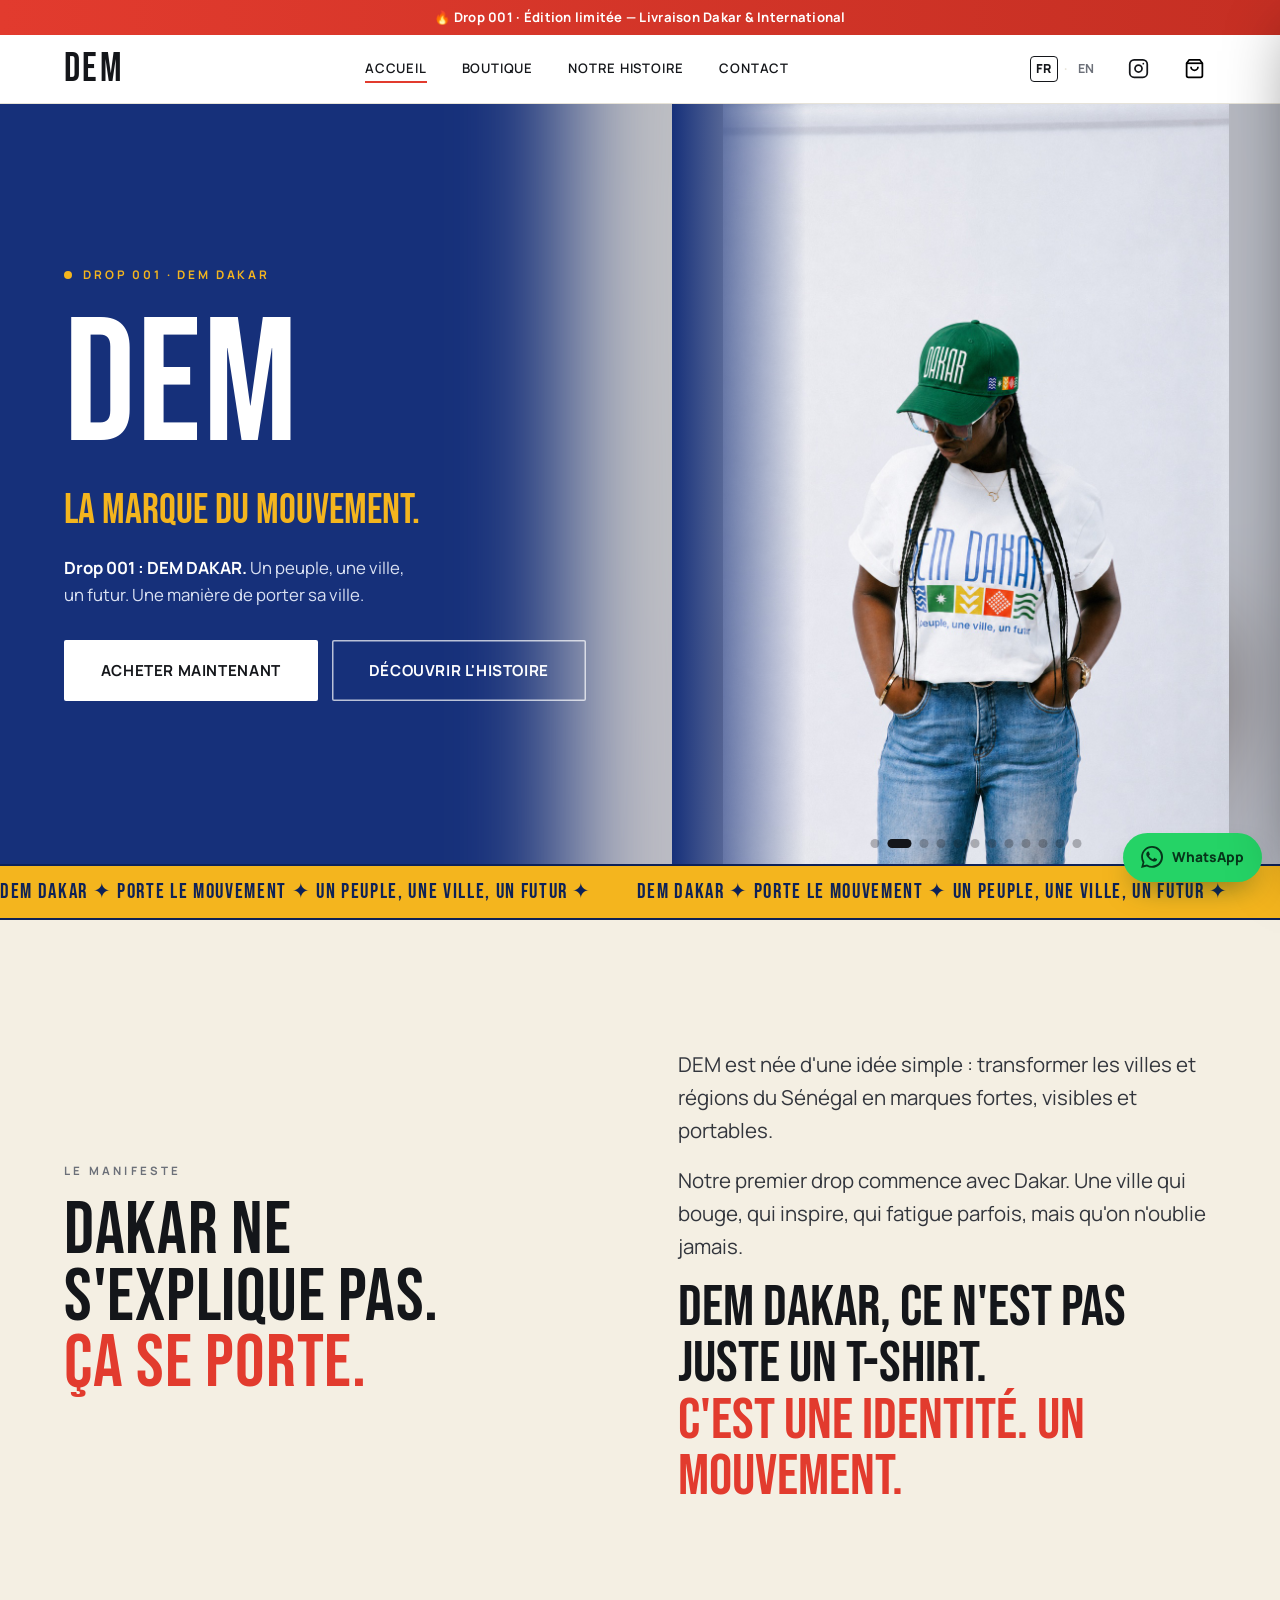
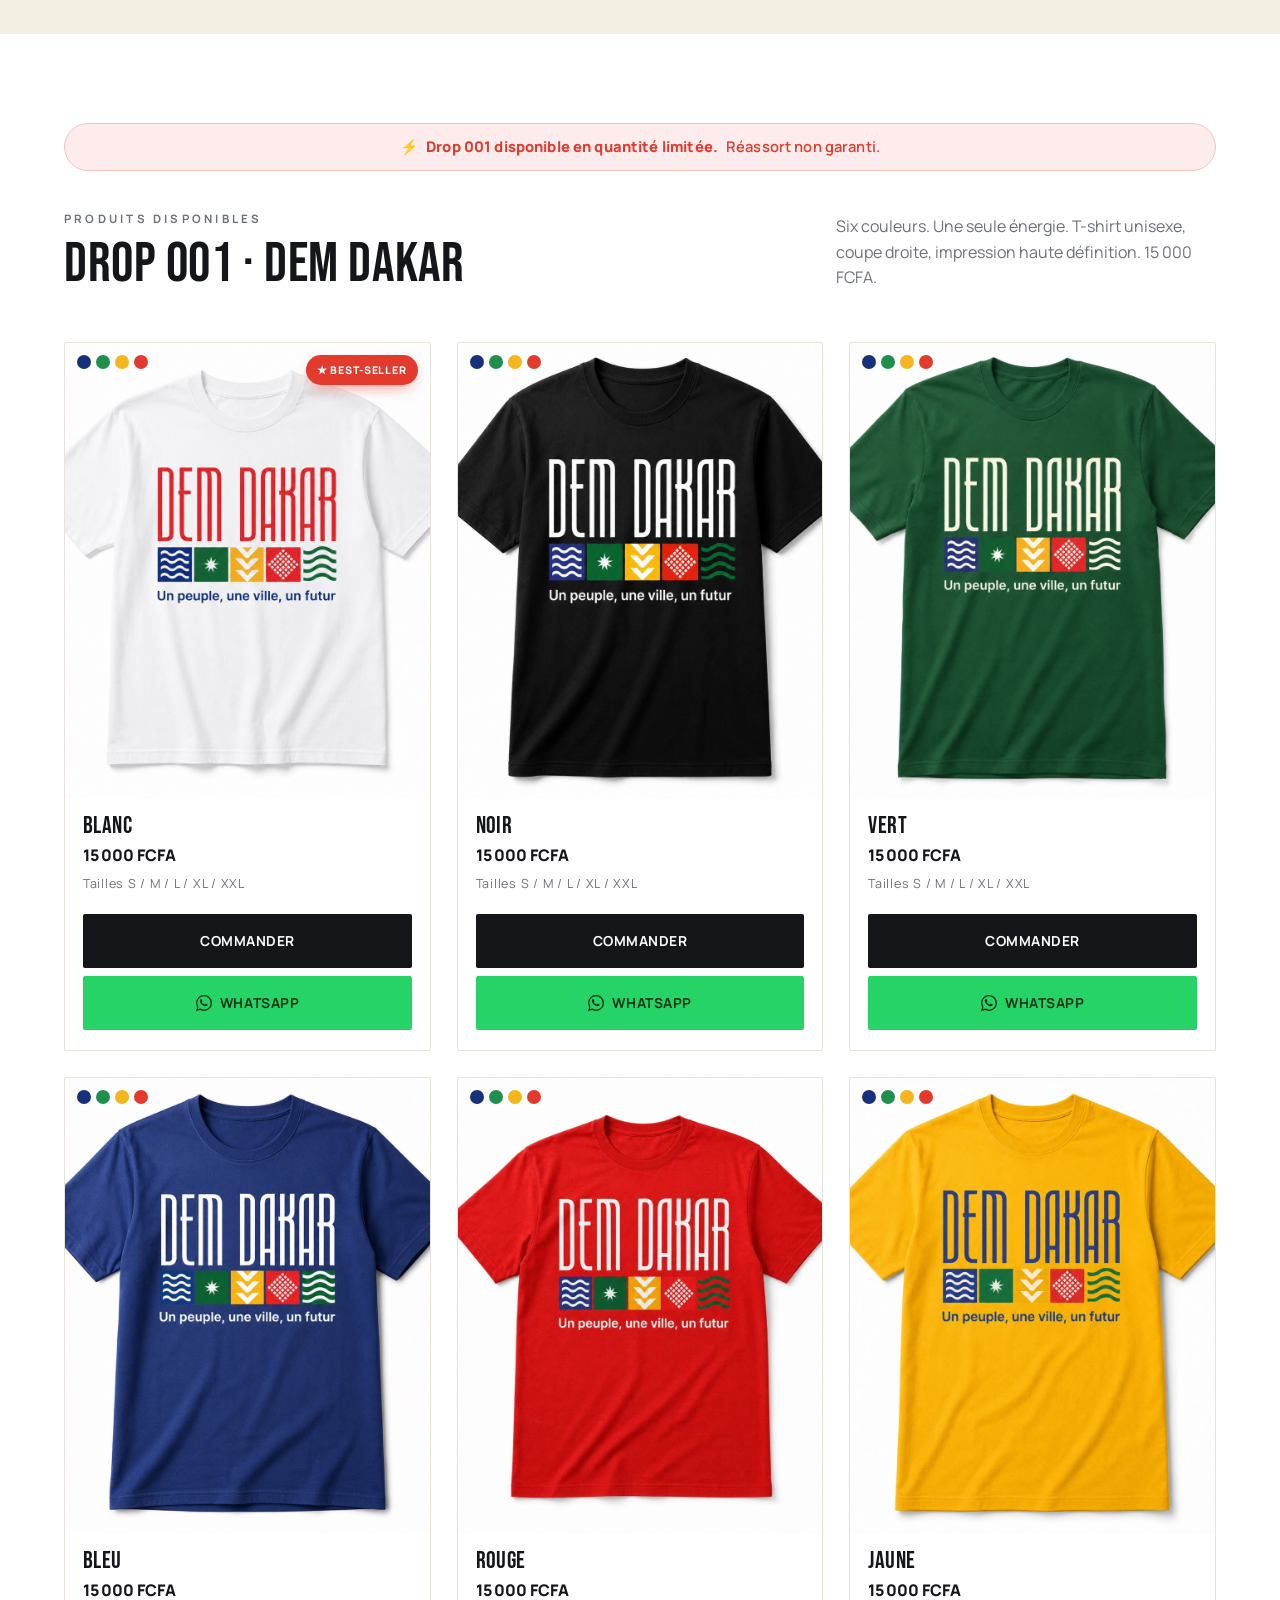
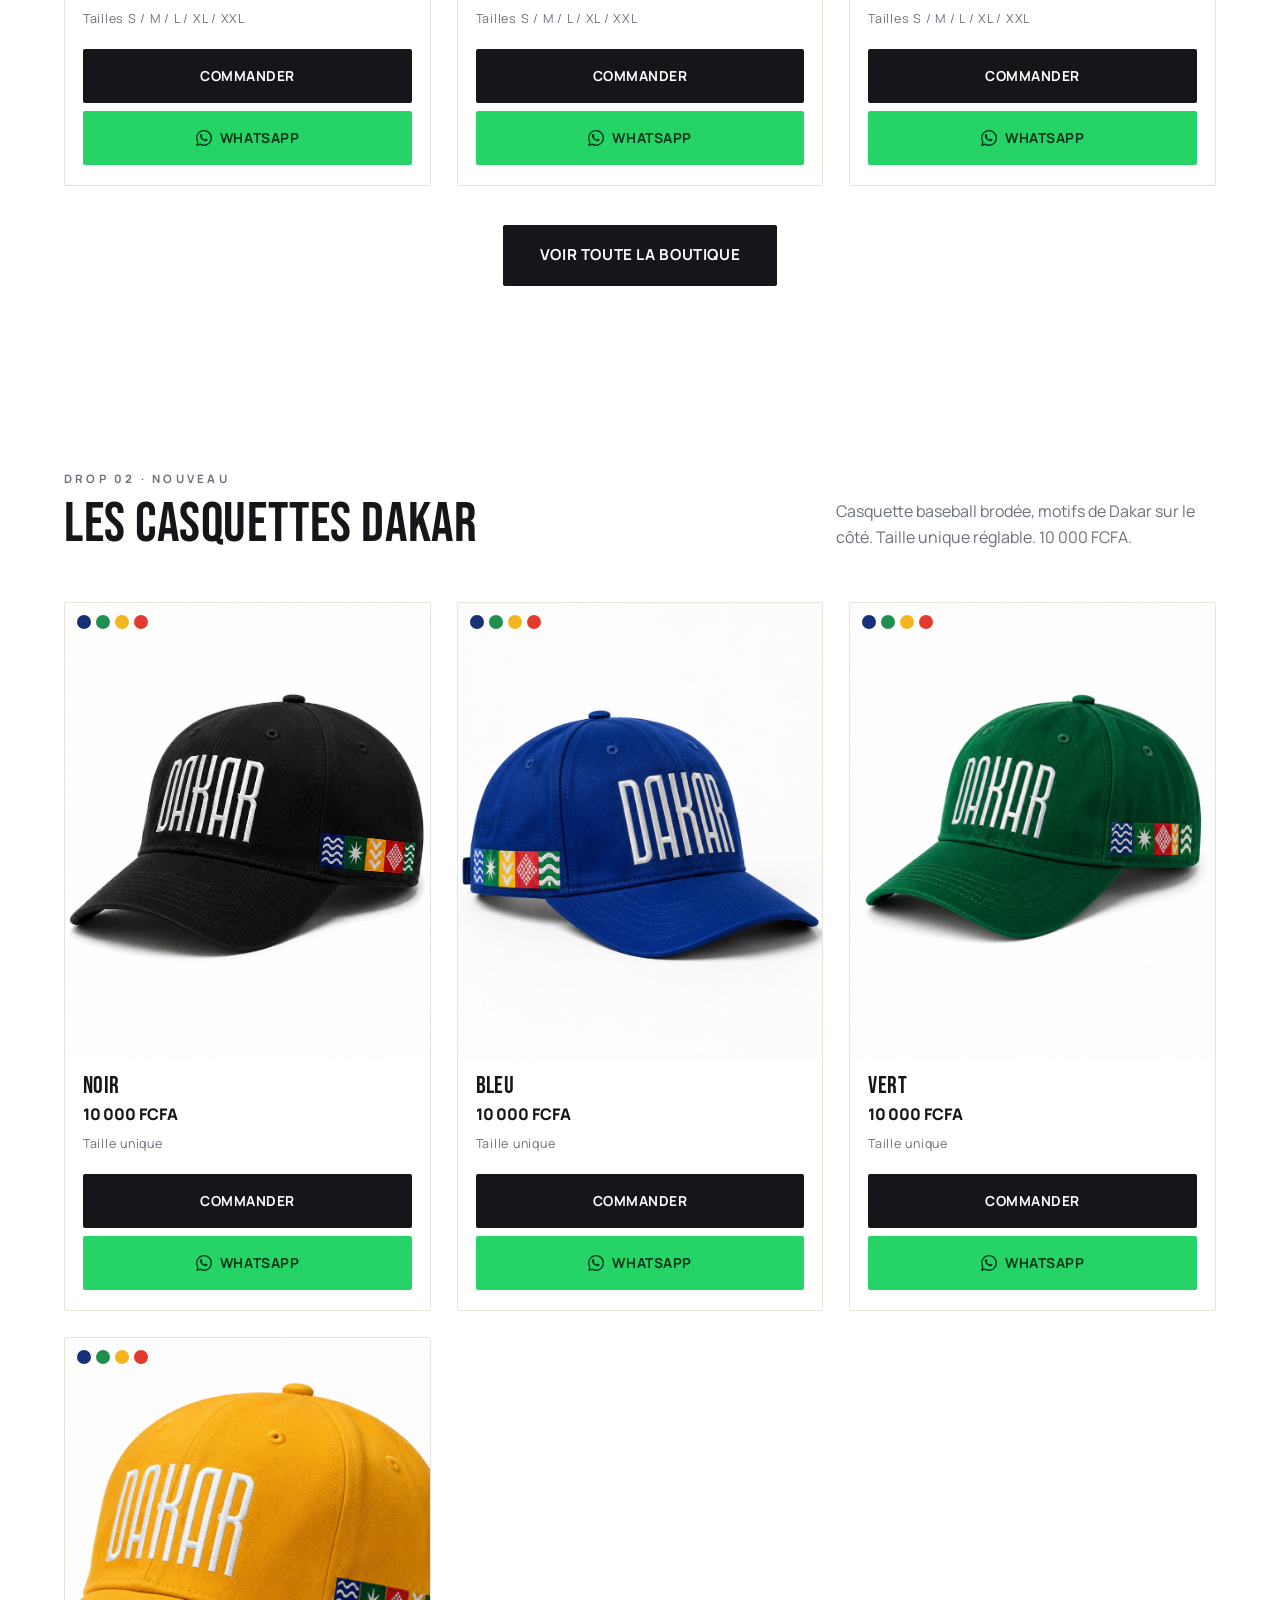
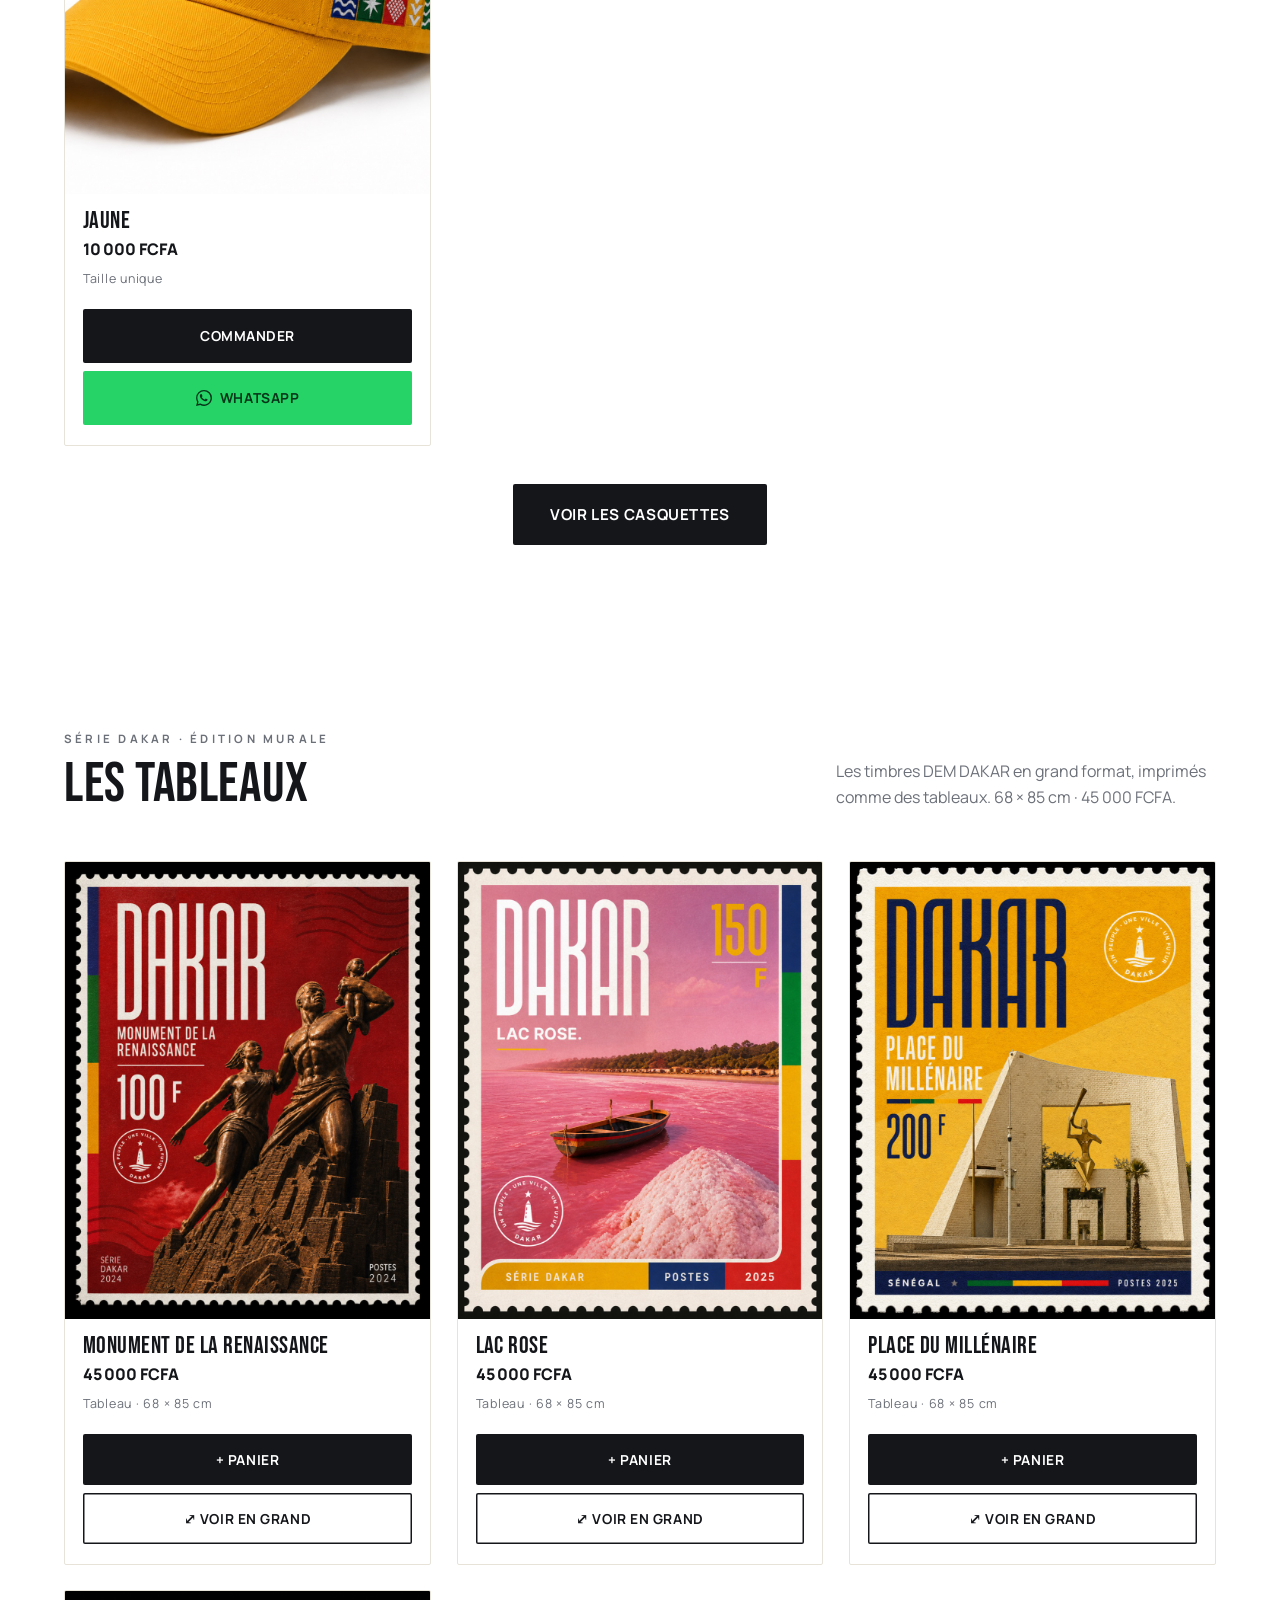
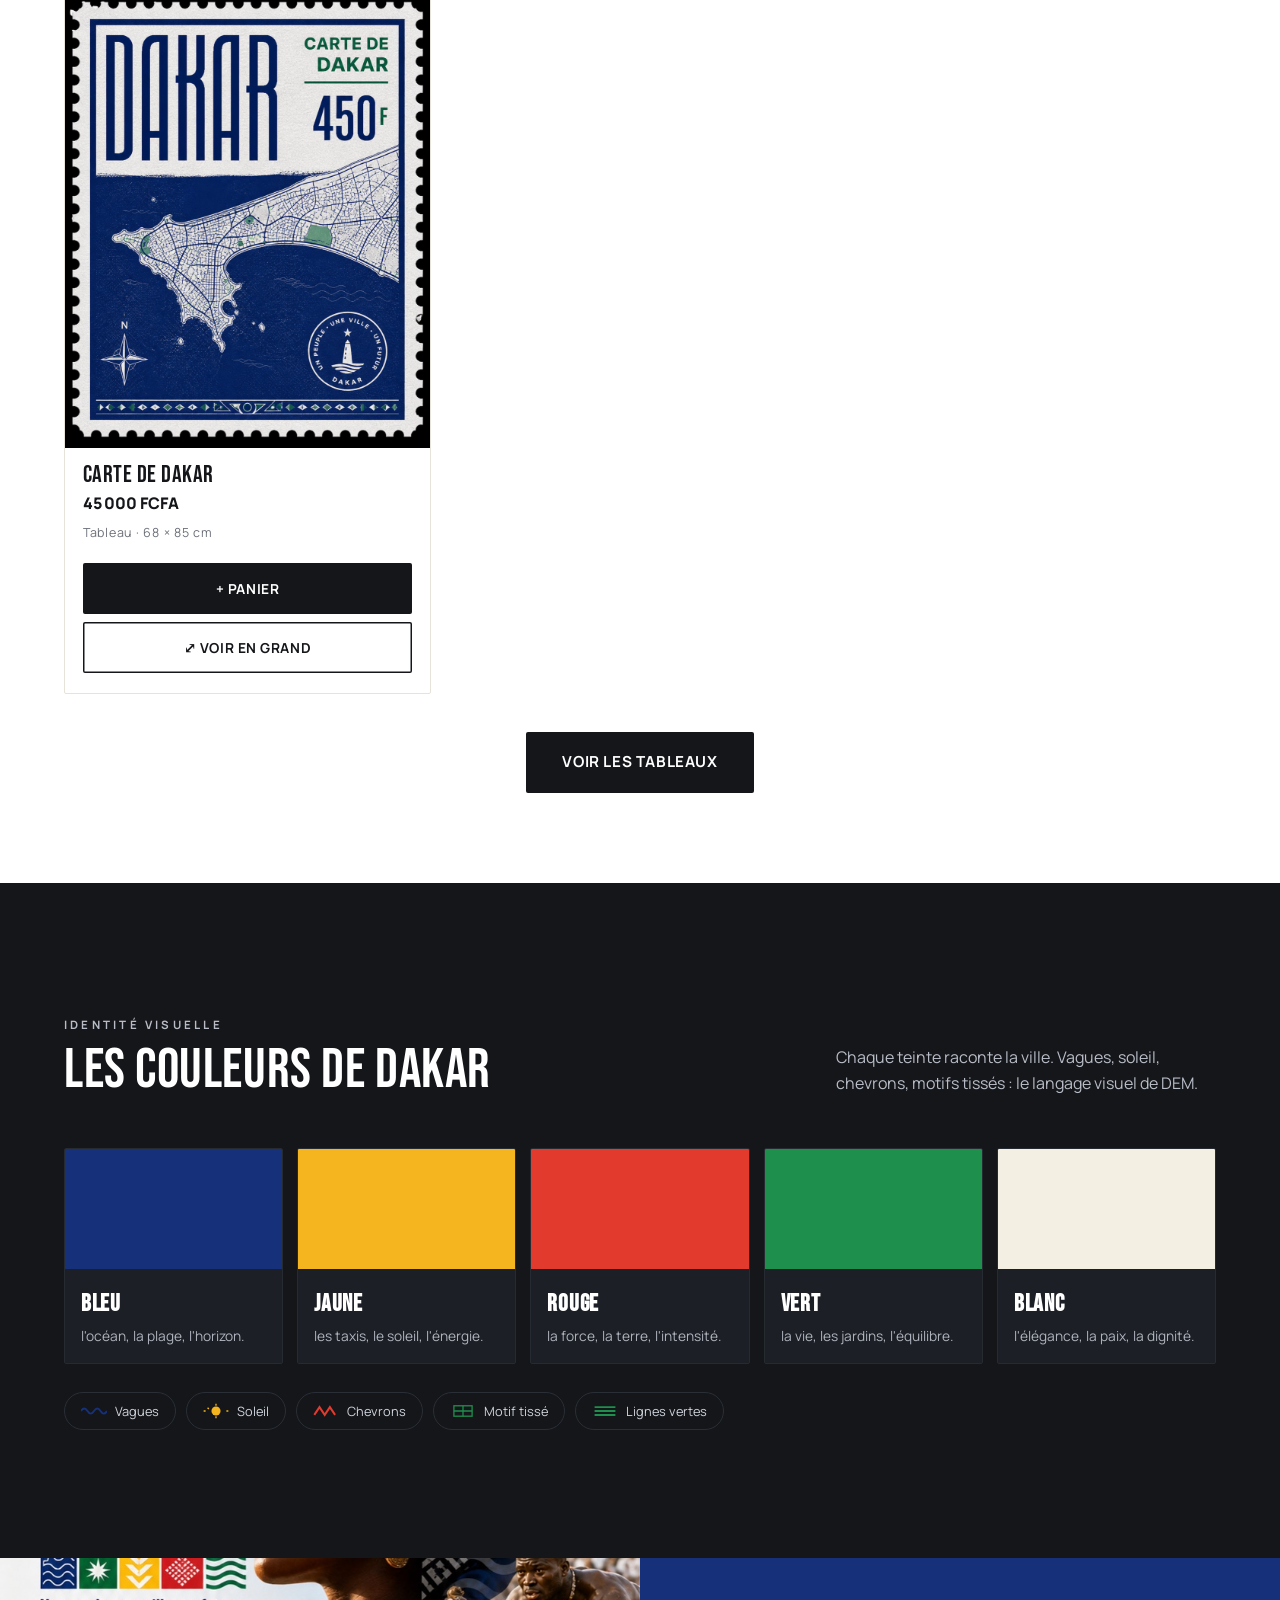
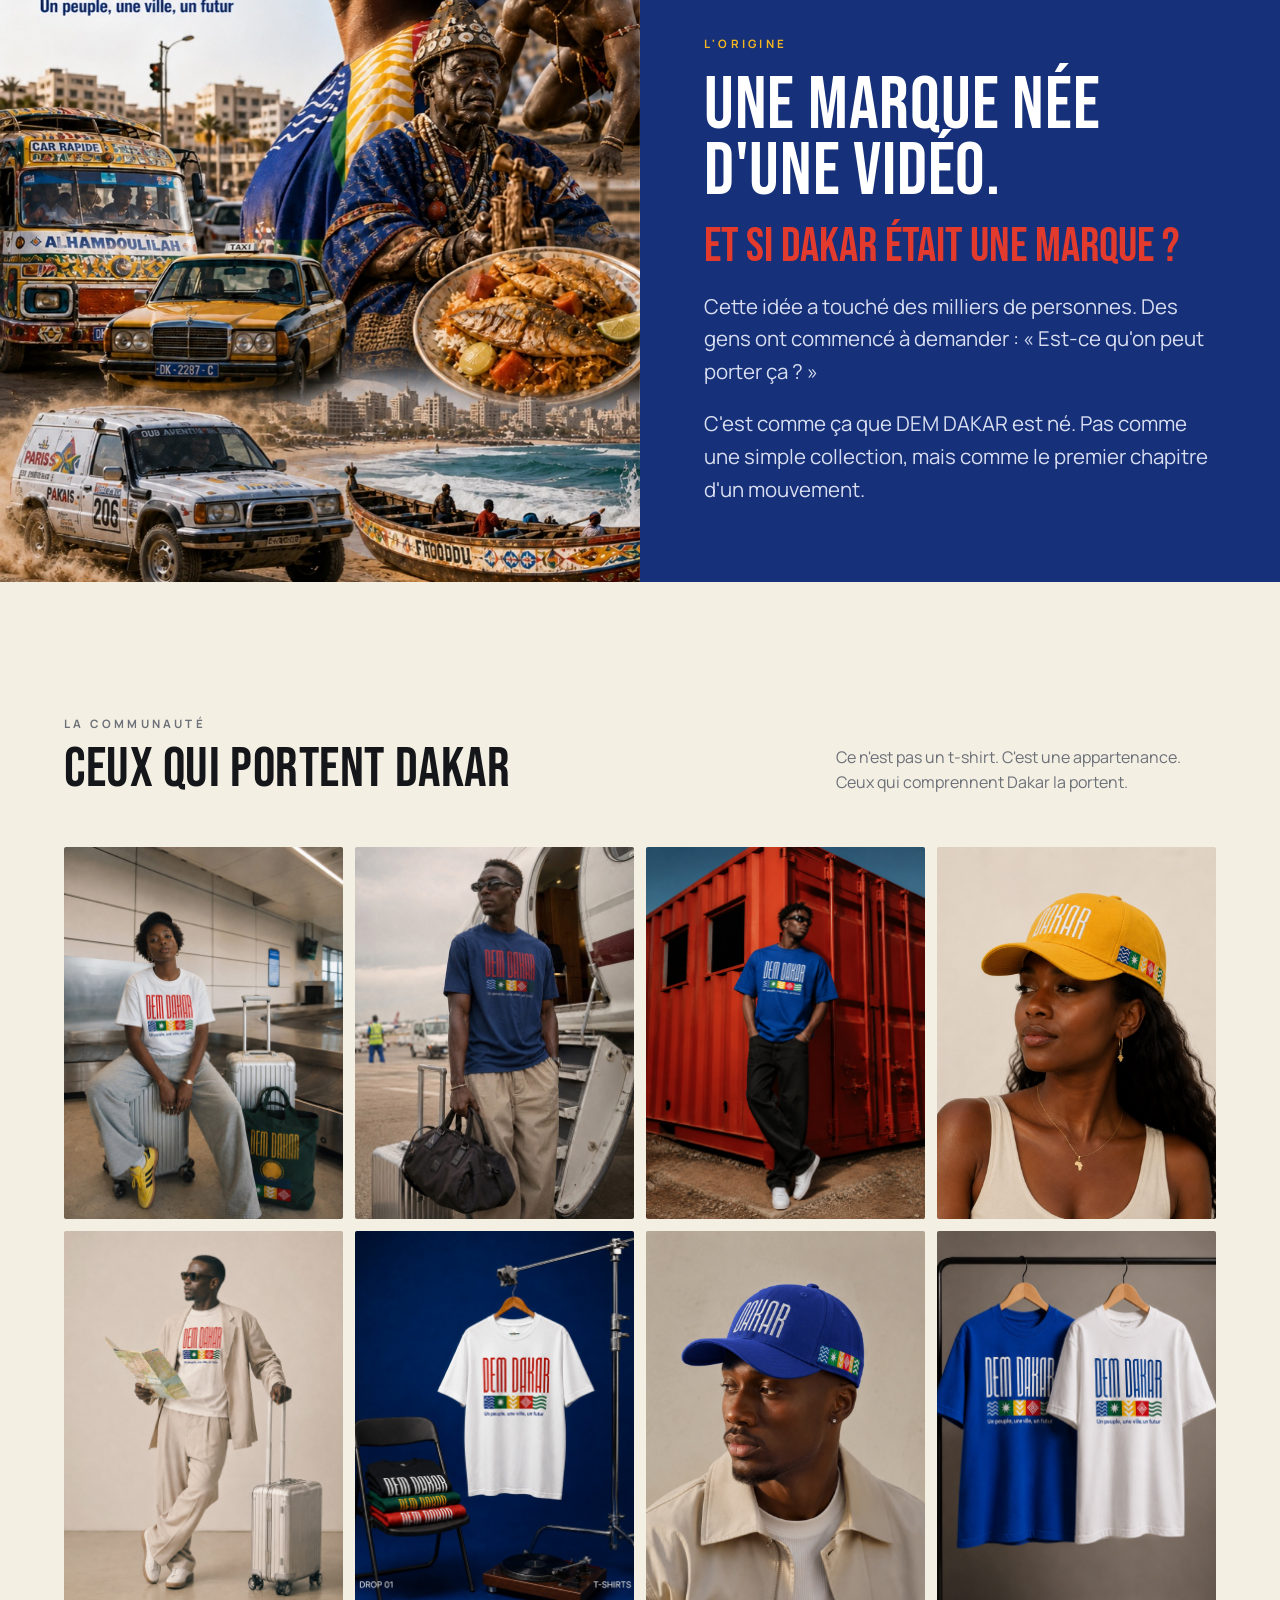
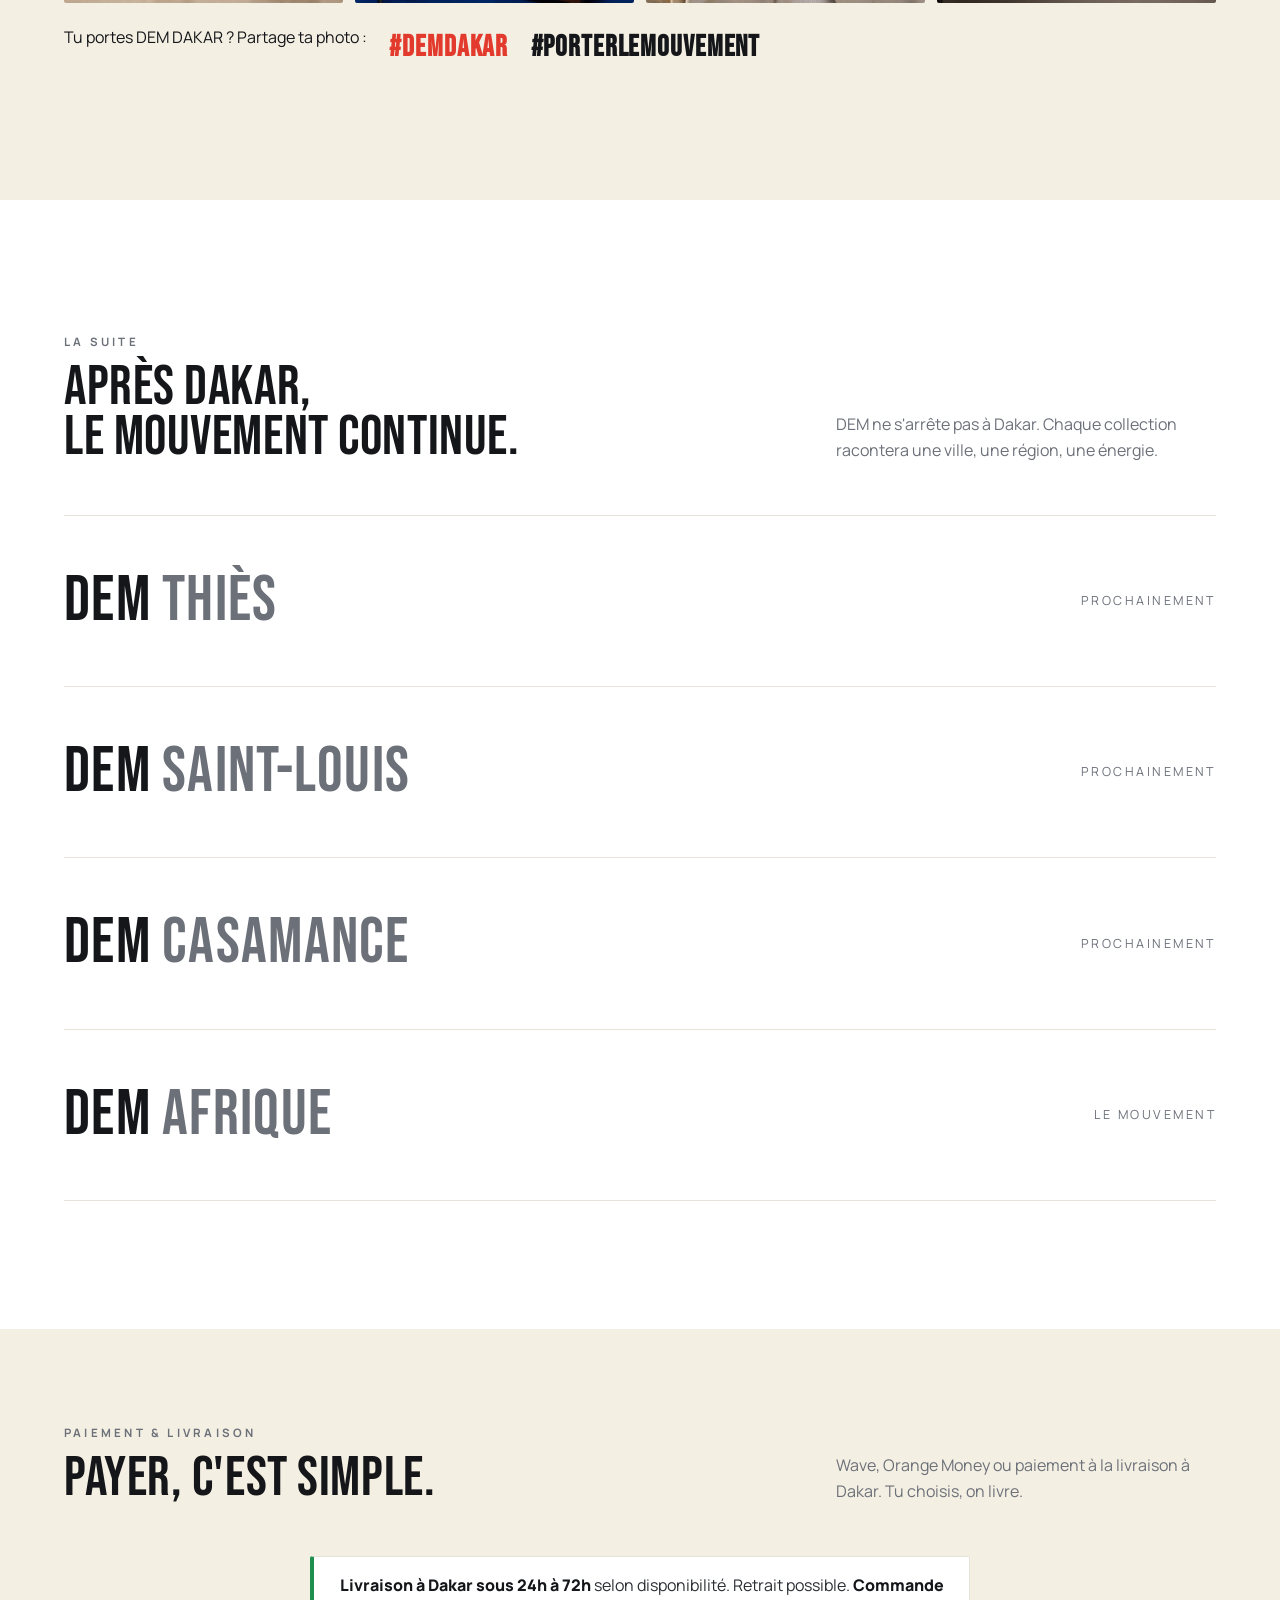
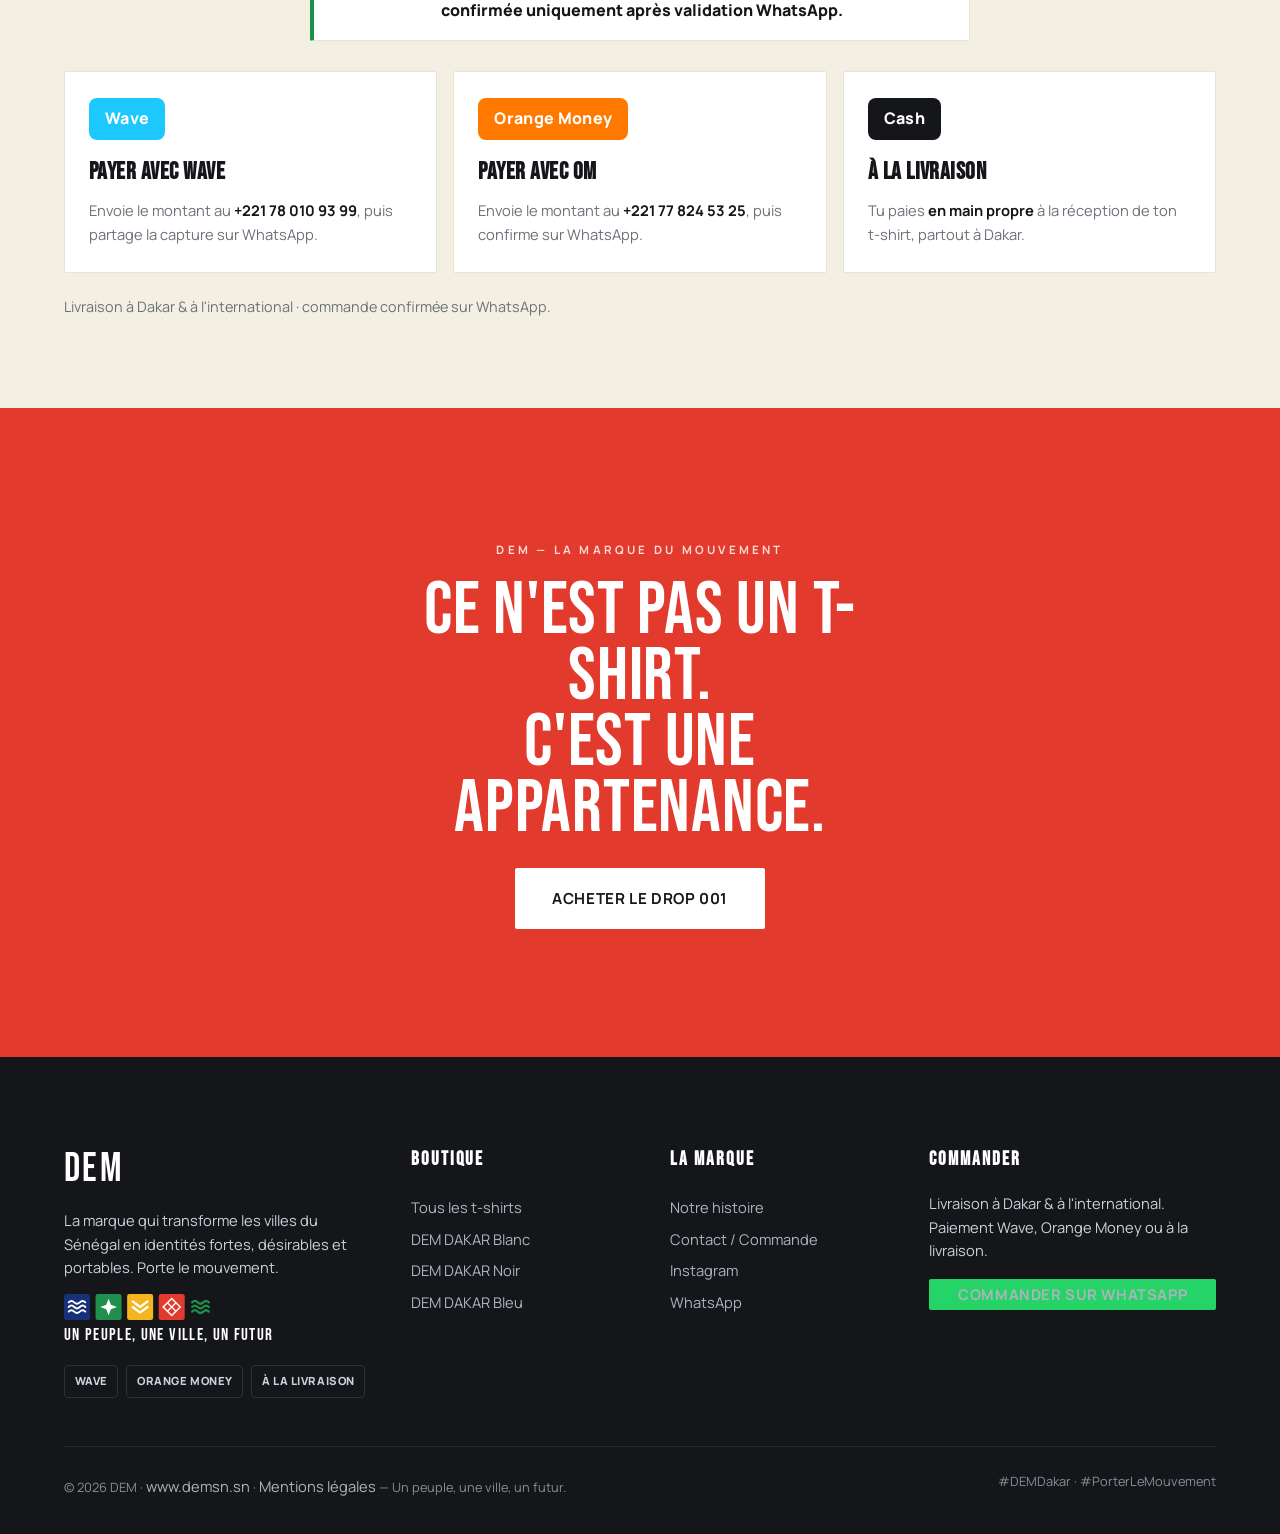
==== commit 32abee1f: "Ajout de 4 photos studio (mannequin t-shirt + casquettes) en tête du diaporama d'accueil FR+EN, opti" ====
--- a/index.html
+++ b/index.html
@@ -117,7 +117,11 @@
     <div class="hero__media">
       <div class="hero-blur" id="heroBlur"></div>
       <div class="hero-slides">
-        <img class="hero-slide is-active" src="assets/lifestyle/hero-1.jpg?v=3" alt="Modèle portant le t-shirt DEM DAKAR bleu">
+        <img class="hero-slide is-active" src="assets/lifestyle/model-01.jpg" alt="Femme portant le t-shirt DEM DAKAR blanc et la casquette DAKAR rouge">
+        <img class="hero-slide" src="assets/lifestyle/model-02.jpg" alt="Modèle portant le t-shirt DEM DAKAR blanc et la casquette DAKAR verte">
+        <img class="hero-slide" src="assets/lifestyle/model-03.jpg" alt="Femme portant le t-shirt DEM DAKAR blanc et la casquette verte DAKAR">
+        <img class="hero-slide" src="assets/lifestyle/model-04.jpg" alt="Modèle DEM DAKAR — t-shirt blanc et casquette DAKAR verte">
+        <img class="hero-slide" src="assets/lifestyle/hero-1.jpg?v=3" alt="Modèle portant le t-shirt DEM DAKAR bleu">
         <img class="hero-slide" src="assets/lifestyle/hero-4.jpg?v=3" alt="Femme portant le t-shirt DEM DAKAR blanc à l'aéroport">
         <img class="hero-slide" src="assets/lifestyle/hero-2.jpg?v=3" alt="Modèle portant le t-shirt DEM DAKAR blanc">
         <img class="hero-slide" src="assets/lifestyle/hero-5.jpg?v=3" alt="Homme portant le t-shirt DEM DAKAR vert">
